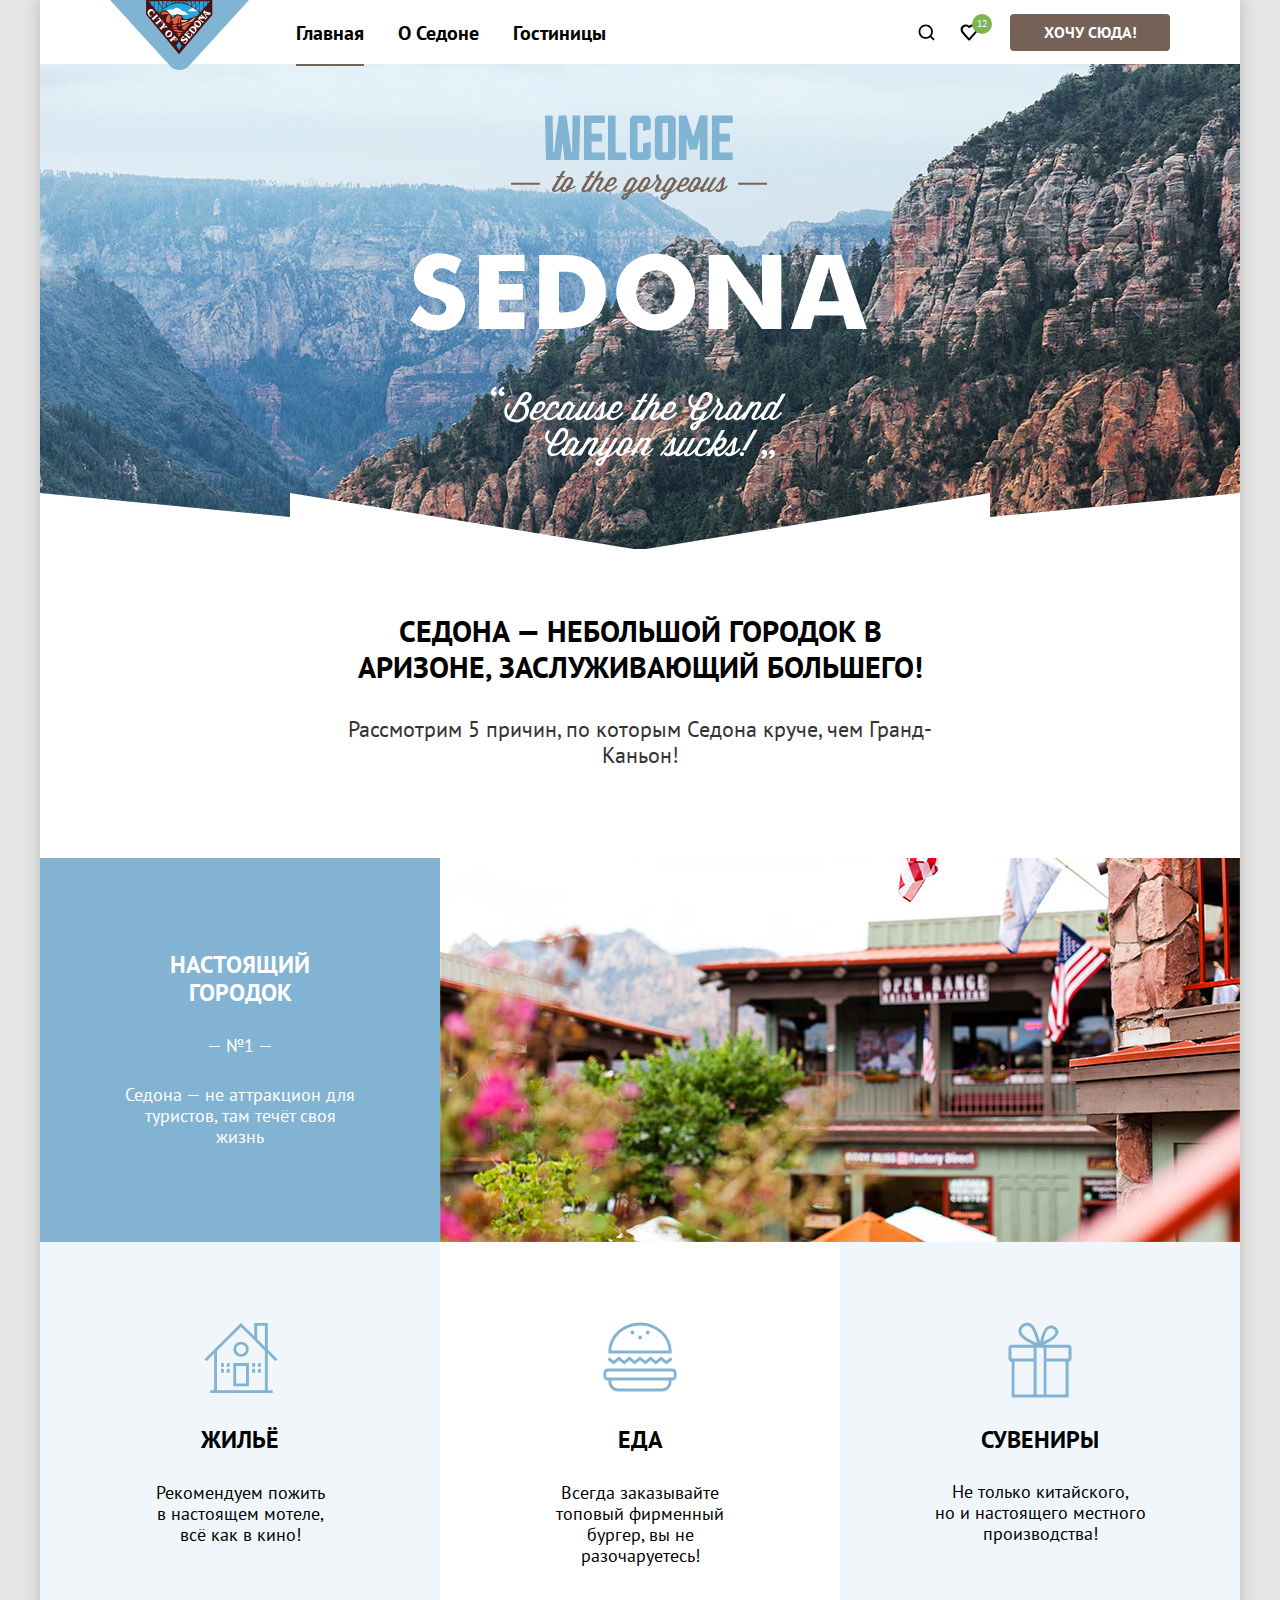
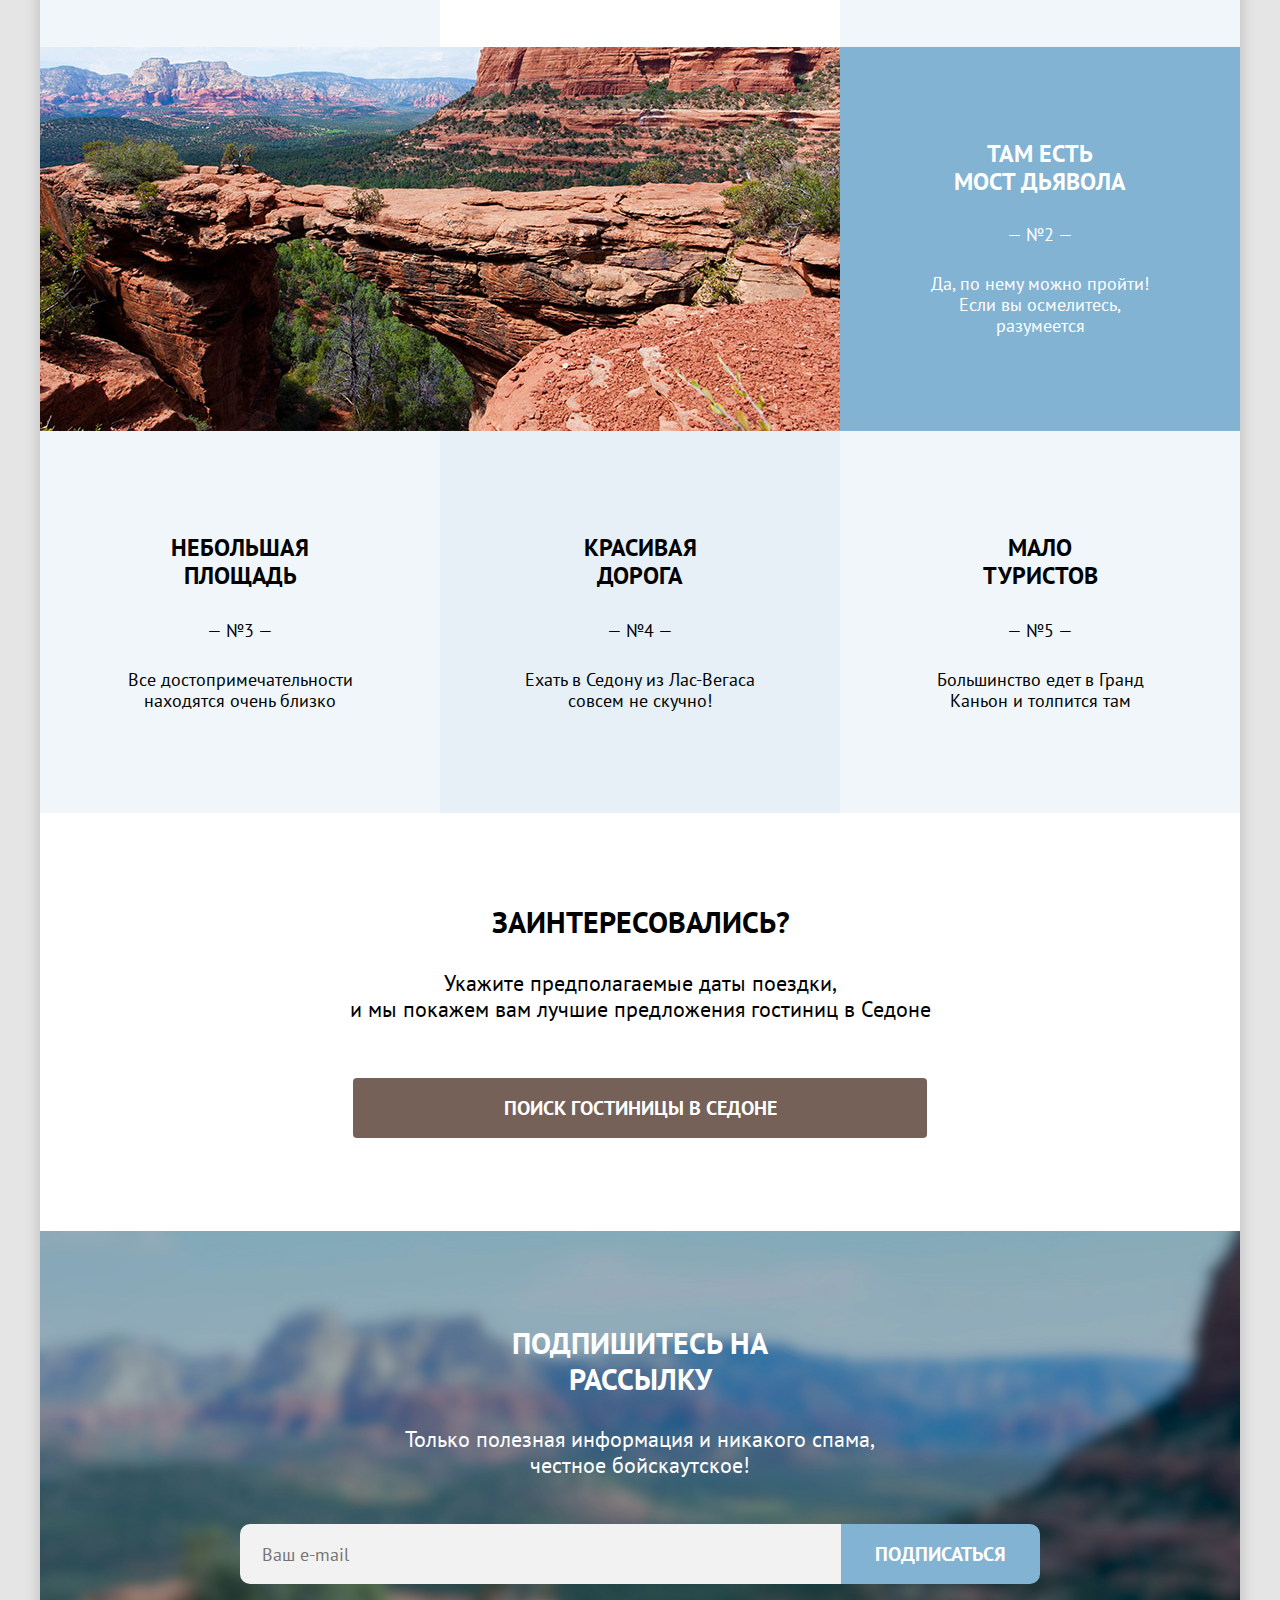
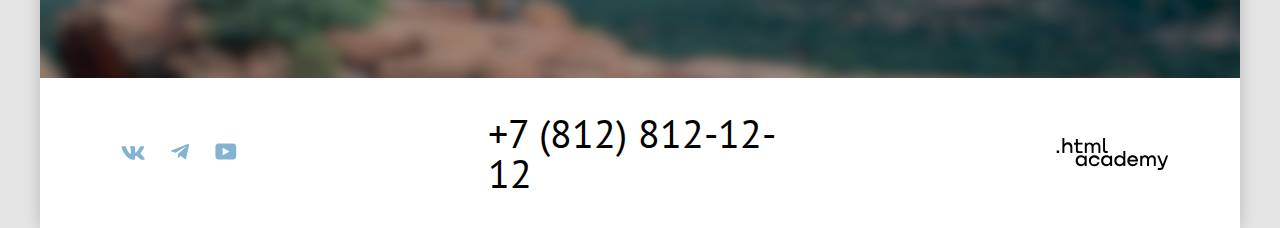
==== index.html @ b691b1fe "добавляет корректировку в разметку по замечаниям" ====
<!DOCTYPE html>
<html lang="ru">
  <head>
    <meta charset="utf-8">
    <title>Седона</title>
    <link rel="stylesheet" href="styles/styles.css">
    <link rel="icon" href="favicon.ico">
    <link rel="icon" type="image/png" href="images/favicon.png">
  </head>
  <body>
    <div class="page-container">
      <header class="page-header">
        <nav class="navigation">
	        <a class="navigation-logo href="#">
            <img class="logo" src="images/logo.svg" width="139px" height="70px" alt="Логотип Седона.">
      	  </a>
          <ul class="navigation-list">
            <li class="navigation-item">
              <a class="navigation-link home" href="index.html">Главная</a>
            </li>
           <li class="navigation-item">
              <a class="navigation-link" href="index.html">О Седоне</a>
            </li>
            <li class="navigation-item">
              <a class="navigation-link" href="catalog.html">Гостиницы</a>
           </li>
          </ul>
        <ul class="navigation-list navigation-user">
          <li class="navigation-item">
            <a class="navigation-icon" href="#">
              <img class="search" src="images/search.svg" width="18px" height="17px" alt="Поиск">
              <span class="visually-hidden">
                Поиск
              </span>
            </a>
          </li>
          <li class="navigation-item">
            <a class="navigation-icon favorite" href="#">
              <img class="favorite" src="images/favorite.svg" width="18px" height="17px" alt="Отзывы">
              <span class="visually-hidden">
                Отзывы
              </span>
            </a>
          </li>
          <li class="navigation-item">
            <a class="button button-all" href="#">Хочу сюда!</a>
          </li>
        </ul>
        </nav>
      </header>

      <main class="main-container main-index">          
        <h1 class="visually-hidden">Седона</h1>
        <section class="hero-welcome">
          <img class="hero-welcome-img" src="images/welcome.svg" width="458px" height="352px" alt="Приветствие"> 
        </section>

        <section class="advantages">                 
          <h2 class="advantages-title"> Седона — небольшой городок в Аризоне,
          заслуживающий большего!</h2>
          <p class="advantages-text">
    Рассмотрим 5 причин, по которым Седона круче, чем Гранд-Каньон!
          </p>
          <h2 class="visually-hidden">Преимущества</h2>
            <ol class="advantages-list">
              <li class="advantages-item">
                <div class="advantages-item-wrapper">
                  <div class="advantages-description-wrapper">
                   <h3 class="advantages-title-city"> Настоящий городок </h3>
                    <span>— №1 —</span>
                    <p class="advantages-description-city">
            Седона — не аттракцион для туристов, там течёт своя жизнь</p>
                  </div>
	              </div>
                <img src="images/city-Sedona.jpg" width="800px" height="384px" alt="Фото города Седона">
                <ul class="advantages-list-icon">
                  <li class="advantages-list-housing">
                    <img src="images/house.svg"  width="75px" height="72px" alt="иконка с домом">
                    <h3 class="advantages-title-housing">Жильё</h3>
                    <p class="advantages-description-housing">
                      Рекомендуем пожить <br> в настоящем мотеле, <br>всё как в кино!</p>
                  </li>
                  <li class="advantages-list-food">
                    <img src="images/food.svg" width="74px" height="70px" alt="иконка с гамбургером">
                    <h3 class="advantages-title-food">Еда</h3>
                    <p class="advantages-description-food">
                      Всегда заказывайте <br> топовый фирменный бургер, вы не разочаруетесь!</p>
                  </li>
                  <li class="advantages-list-souvenirs">
                    <img src="images/gift.svg" width="64px" height="76px" alt="иконка с подарочной упаковкой">
                    <h3 class="advantages-title-souvenirs">Сувениры</h3>
                    <p class="advantages-description-souvenirs">
                      Не только китайского, <br> но и настоящего местного производства!</p>
                  </li>
                </ul> 
              </li>
                               
              <li class="advantages-item">
                <img src="images/brige.jpg" width="800px" height="384px" alt="Фото моста дьявола в Седоне">
                <div class="advantages-item-wrapper">
                  <div class="advantages-description-wrapper">      
              		  <h3 class="advantages-title-city">Там есть <br> мост дьявола</h3>
                    <span>— №2 —</span>
                    <p class="advantages-description-city">Да, по нему можно пройти! Если вы осмелитесь, разумеется</p>
                  </div>
            	  </div>
              </li>

              <li class="advantages-item-number">
                <h3 class="advantages-title">Небольшая
            площадь</h3>
                <span>— №3 —</span>
                <p class="advantages-description">Все достопримечательности находятся очень близко</p>
              </li>
              <li class="advantages-item-number number-four">
                <h3 class="advantages-title">Красивая
            дорога</h3>
                <span>— №4 —</span>
                <p class="advantages-description">Ехать в Седону из Лас-Вегаса совсем не скучно!</p>
              </li>
              <li class="advantages-item-number">
                <h3 class="advantages-title">Мало
            туристов</h3>
                <span>— №5 —</span>
                <p class="advantages-description">Большинство едет в Гранд Каньон и толпится там</p>
              </li>                          
            </ol>   	    
        </section>

        <section class="hotel-search">
        	<h2 class="hotel-search-title">Заинтересовались?</h2>
      		<p class="hotel-search-text">
            Укажите предполагаемые даты поездки,<br>и мы покажем вам лучшие предложения гостиниц в Седоне
      		</p>
      	  <a class="button-all button-hotel-search" href="catalog.html">Поиск гостиницы в Седоне</a>
      	</section>
      
      <section class="subscription">
        <h2 class="subscription-title">Подпишитесь на рассылку</h2>
        <p class="subscription-text">Только полезная информация и никакого спама, честное бойскаутское!</p>
        <form class="subscription-form" action="#" method="post">
          <label class="visually-hidden"newsletter-email">Email</label>
          <input class="subscription-input" placeholder="Ваш e-mail" type="email" name="subscription-email" id="subscription-email" required>
          <button type="submit" class="button subscription-button">Подписаться</button>
        </form>
      </section>
      </main>

      <footer>
        <section class="footer-social">
          <h2 class="visually-hidden">Социальные сети</h2>
            <ul class="footer-social-list">
              <li class="footer-social-item">
                <a class="button" href="#">
                  <img class="search" src="images/vk.svg
                  " width="24px" height="14px" alt="Поиск">
                  <span class="visually-hidden">ВКонтакте</span>
                </a>
              </li>
              <li class="footer-social-item">
                <a class="button" href="#">
                  <img class="search" src="images/telegram.svg" width="18px" height="16px" alt="Поиск">
                  <span class="visually-hidden">Телеграмм</span>
                </a>
              </li>
              <li class="footer-social-item">
                <a class="button" href="#">
                  <img class="search" src="images/you-tube.svg" width="22px" height="17px" alt="Поиск">
                  <span class="visually-hidden">Ютюб</span>
                </a>
             </li>
            </ul>
          <a class="contacts-phone" href="tel:+78128121212">+7 (812) 812-12-12</a>
          

          <img class="logo-htmlacademy" src="images/html-academy.svg" width="115" height="33" alt=".html academy">

       </section>

      </footer>
      <div class="modal-container modal-container-close ">
        <section class="modal modal-auth"> 
          
            <h2 class="modal-title">Поиск гостиницы в Седоне</h2>
            <button class="modal-close-button">
              <span class="visually-hidden">Закрыть</span>
            </button>
          
          <form class="auth-form" action="#" method="post">
            <p class="field-group-date">
              <label class="form-label" for="arrival-date">Дата Заезда:</label>
              <input class="auth-form-field field" type="text" id="arrival-date" name="arrival-date" placeholder="27 апреля 2020">
            </p>
            <p class="field-text text-error">
              Мы не можем отправить вас в прошлое.
            </p>
            <p class="field-group-date date-departure">
              <label class="form-label" for="date-departure">Дата Выезда: </label>
              <input class="auth-form-field field" type="text" id="date-departure" name="date-departure" placeholder="1 сентября 2021">
            </p>
            <p class="field-text">
              На эти даты есть свободные номера. Пока есть.
            </p>
            <div class="field-group-people">
              <p class="field-group-number group-people people-adults">
                <label class="form-label label-adults" for="auth-adults">Взрослые:</label>  
                <span class="minus">
                  <button class="button-minus"></button>
                </span>
                <input class="auth-form-field field-adults" type="text" id="auth-adults" name="auth-adults" placeholder="2">
  
                <span class="plus">
                  <button class="button-plus"></button>
                </span>
              </p>
              <p class="field-group-number group-people  ">    
                <label class="form-label label-children" for="auth-children">Дети:</label>  
                  <span class="tooltip">
                    <button class="tooltip-toggle" type="button">                    
                    </button>
                    <span class="tooltip-text" role="tooltip" id="tooltip-label">Укажите количество детей, которые будут с вами, возраст которых от 6 до 18 лет. Дети до 6 лет размещаются бесплатно.</span>
                  </span>                
                    <button class="button-minus"></button>                 
                    <input class="auth-form-field field-children" type="text" id="auth-children" name="auth-children" placeholder="1">
                  <button class="button-plus"></button>
              </p>  
            </div>           
          </form>  
          <button class="button auth-form-button" type="submit">Найти</button>
        </section>
      </div>
    </div> 
  </body>
</html>
---- styles/styles.css ----
@font-face {
  font-family: "PT Sans";
  font-style: normal;
  font-weight: 400;
  src: url("../fonts/ptsans-400.woff2") format("woff2");
  font-display: swap;
}

@font-face {
  font-family: "PT Sans";
  font-style: normal;
  font-weight: 700;
  src: url("../fonts/ptsans-700.woff2") format("woff2");
  font-display: swap;
}

.visually-hidden {
  position: absolute;
  width: 1px;
  height: 1px;
  margin: -1px;
  padding: 0;
  border: 0;
  clip: rect(0 0 0 0);
  overflow: hidden;
}

html {
  height: 100%;
}

body {
  margin: 0;	
  min-height: 100%;
  font-family: "PT Sans", sans-serif;
  font-size:18px;
  line-height: 21px;
  color: #000000;
  background: #E5E5E5;
}

h2, h3, h4 {
  font-size: 30px;
  line-height: 36px;
  text-transform: uppercase;
  padding: 0;
  margin: 0;
}

h3 {
  font-size: 24px;
  line-height: 28px;
}

ol, li, ul {
  padding: 0;
  list-style-type: none;
}

p {
  margin:0;
}

a {
  text-decoration: none;
}

.button-all {
  padding: 8px 15px 8px 15px;
  background: #756157;
  border-radius: 4px;
  color: #FFFFFF;
  font-size: 16px;
  font-weight: 700;
  text-transform: uppercase;
  display: block;
  width: 130px;
  transition: all 0.5s ease;
  text-align: center;
  text-decoration: none;
  cursor: pointer;
}

.button-all:hover {
  background: #615048;
}

.button-all:focus {
  background: #615048;	
}

.button-all:disabled {
  color: rgba(255, 255, 255, 0.3);
  background: #756157;
}

.button-all:disabled:hover {
  color: #FFFFFF;
  background: #E5E5E5;
  outline: none;
  cursor: default;
}

.page-container {
  width: 1200px;
  margin: 0 auto;
  background: #E5E5E5;
  box-shadow: 0px 0px 15px rgba(0, 0, 0, 0.2);
}

.navigation {
  display: flex;
  background: #FFFFFF;
  padding: 0 70px;
}

.navigation-logo {
  display: block;
  width: 139px;
}

.logo {
  position: absolute;
  z-index: 1;
}

.navigation-link {
  display: block;
  font-family: "PT Sans";
  font-size:20px;
  line-height: 26px;
  font-weight: 700;
  color: #000000;
  text-decoration: none;
  padding: 20px 17px 18px 17px;
}

.navigation-list {
  display: flex;
  flex-wrap: wrap;
  align-items: center;
  margin: 0;
  width: 500px;
  margin-left: 30px;
  list-style-type: none;
}

.home {
  position: relative;
}

.home::after {
  position: absolute;
  right: 17px;
  bottom: -2px;
  left: 17px;
  height: 2px;
  background-color: #756257;
  content: "";
}

.catalog {
  position: relative;
}

.catalog::after {
  position: absolute;
  right: 17px;
  bottom: 0;
  left: 17px;
  height: 2px;
  background-color: #756257;
  content: "";
}

.navigation-user {
  display: flex;
  max-width: 264px;
  margin-left: auto;
}

.navigation-user .navigation-link {
  min-width: 18px;
  min-height: 18px;
}

.navigation-icon {
  display: block;
  text-decoration: none;
  padding: 22px 12px;	
}

a.navigation-icon {
  height: 17px;
}

.favorite{
  position: relative;
}

.favorite::after {
  position: absolute;
  left: 24px;
  top: 12px;
  min-width: 20px;
  height: 20px;
  background-color: #7DB54F;
  border-radius: 10px;
  color: #fff;
  content: "12";
  font-size: 10px;
  display: flex;
  justify-content: center;
  align-items: center;
}

a.navigation-icon.favorite {
  margin-right: 20px;
}

.main-container {
  background-color: #ffffff;	
}

.main-index { 
  color: #000000;
  background-color: #ffffff;
  background-image: url("../images/background.jpg");
  background-repeat: no-repeat;
  background-size: 100% auto;
  padding-top: 51px;
}  

.inner-container {	
  background-image: url("../images/catalog-background.jpg");
  background-repeat: no-repeat;
  background-size: 100% auto;
  color: #fff;
  padding: 35px 70px 64px 70px;
}  

.inner-title {
  margin: 0;
  font-size: 60px;
  line-height: 78px;
}

.breadcrumbs {
  display: flex;
  list-style-type: none;
  margin: 10px 2px 38px;
  padding: 0;
}

.breadcrumbs-link  {
  font-size: 16px;
  line-height: 21px;
  text-decoration: none;
  color: #fff;
  list-style-type: none;
}

.arrow-right {
  margin: 2px 8px;
}

.filter-products {
  display: flex;
  justify-content: space-between;
  width: 1060px;
}

.catalog-filter {
  list-style-type: none;
  display: flex;
}

.catalog-filter-title {
  font-size: 20px;
  line-height: 26px;
  font-weight: 700;
  color: #FFFFFF;
  text-transform: capitalize;
  margin-bottom: 30px;
}

.catalog-filter-group {
  width: 290px;
  margin: 0;
  padding: 0;
  border: none;
}

.filter-infrastructure {
  width: 150px;
  margin-right: 65px;
} 

.filter-housing {
  width: 160px;
  margin-right: 160px;
}

.catalog-filter-list {
  list-style-type: none;
}

.control {
  position: relative;
  display: block;
}

.control-mark {
  position: absolute;
  left: 0;
  width: 20px;
  height: 20px;
  background: #FFFFFF;
  border-radius: 4px;
}

span.control-label {
  padding-left: 15px;
}

.control:hover .control-mark {
  background: rgba(255, 255, 255, 0.6);
}

.control:focus .control-mark {
  background: rgba(255, 255, 255, 0.6);
}

.control-input:disabled + .control-mark {
  background: rgba(255, 255, 255, 0.3);
}

.control-input[type="checkbox"]:checked + .control-mark::before,
.control-input[type="checkbox"]:checked + .control-mark::after {
  position: absolute;
  top: 5px;
  left: 5px;
  width: 12px;
  height: 10px;
  content: "";
  background-image: url(../images/tick.svg);
  background-repeat: no-repeat;
  background-position: center;
}

.control-input[type="radio"] + .control-mark {
  border-radius: 50%;
}

.control-input[type="radio"]:checked + .control-mark::before {
  position: absolute;
  top: 5px;
  left: 5px;
  width: 10px;
  height: 10px;
  background-color: #3F5E72;
  border-radius: 50%;
  content: "";
}

.catalog-filter-list {
  margin: 0;
  padding: 0;
  list-style-type: none;
}

.catalog-filter-item:not(:last-child) {
  margin-bottom: 15px;
}

.range-wrapper-inputs {
  display: flex;
  margin-bottom: 28px;
  margin-left: 3px;
  margin-top: 5px;
}

.range-input-span {
  margin: auto 0;
  margin-left: 106px;
  position: absolute;
  top: 321px;
  opacity: 0.3;
}

.catalog-filter-label {
  display: flex;
  border: solid #E5E5E5;
  width: 141px;
  height: 44px;
}

.box-right{
  border-radius: 4px 0px 0px 4px;
  border-width: 2px 1px 2px 2px;
}

.box-left{
  border-radius: 0px 4px 4px 0px;
  border-width: 2px 2px 2px 1px;
}

input.range-input.box-right {
  font: inherit;
  text-align: left;
  padding-left: 15px;
  background-color: transparent;
  border: none;
  appearance: textfield;
  position: relative;
  font-family: 'PT Sans';
  font-style: normal;
  font-weight: 400;
  font-size: 18px;
  line-height: 21px;
  color: #fff;
  appearance: textfield;
  cursor: pointer;
} 

input.range-input.box-left {
  font: inherit;
  text-align: left;
  padding-left: 15px;
  background-color: transparent;
  border: none;
  appearance: textfield;
  position: relative;
  font-family: 'PT Sans';
  font-style: normal;
  font-weight: 400;
  font-size: 18px;
  line-height: 21px;
  color: #fff;
  appearance: textfield;
  cursor: pointer;
}

input.range-input.box-left:hover { 
  border: 2px solid rgba(255, 255, 255, 0.6);
} 

input.range-input.box-right:hover {
  border: 2px solid rgba(255, 255, 255, 0.6);
} 

input.range-input.box-right:focus {
  opacity: 1;
  border: 2px solid #FFFFFF;
  box-shadow: 0px 0px 0px 3px #81B3D2;
  border-radius: 4px 0px 0px 4px;
}

input.range-input.box-left:focus {
  opacity: 1;
  border: 2px solid #FFFFFF;
  box-shadow: 0px 0px 0px 3px #81B3D2;
  border-radius: 0px 4px 4px 0px;
}

input.range-input.box-right:active {
  background: #756257;
}

input.range-input.box-left:active {
  background: #756257;
}

input.range-input {
  width: 120px;
  padding-left: 16px;
}

.range {
  margin-left: 2px;
}

.range-input::-webkit-outer-spin-button,
.range-input::-webkit-inner-spin-button {
  appearance: none;
  margin: 0;
}

.range-scale {
  position: relative;
  height: 4px;
  margin-bottom: 16px;
  background-color: rgba(255, 255, 255, 0.2);
  border-radius: 2px;
}

.range-bar {
  position: absolute;
  height: 4px;
  background-color: #fff;
}

.range-toggle {
  position: absolute;
  width: 20px;
  height: 20px;
  background: #ffffff;
  border: 2px solid #fff;
  border-radius: 5px;
  cursor: pointer;
}

.range-toggle:hover {
  box-shadow: 0px 4px 10px rgba(0, 0, 0, 0.25);
}

.range-toggle:focus {
  outline: 3px solid #83B3D3;
  box-shadow: 0px 4px 10px rgba(0, 0, 0, 0.25);
}

.range-toggle:active{
  outline: 2px solid #83B3D3;
  box-shadow: 0px 7px 15px rgba(0, 0, 0, 0.4);
}

.toggle-min {
  top: -8px;
}

.toggle-max {
  top: -8px;
  right: -10px;
}

.catalog-button {
  display: flex;
  flex-direction: column;
  margin-left: 70px;
  justify-content: end;
}

.button-add{
  display: block;
  width: 160px;
  height: 48px;
  text-transform: uppercase;
  font-family: 'PT Sans';
  font-style: normal;
  font-weight: 700;
  font-size: 16px;
  line-height: 20px;
  color: #FFFFFF;
  background-color: #82B3D3;
  border-radius: 4px;
  border: none;
  padding: 14px 15px;
  cursor: pointer;
}

.button-add:hover,
.button-add:focus {
  background: #68A2CA;
}

.button-add:disabled {
  color: rgba(255, 255, 255, 0.3);
  background: #82B3D3;
}

.button-add:disabled:hover {
  color: #FFFFFF;
  background: #E5E5E5;
  outline: none;
  cursor: default;
}

.button-del {
  display: block;
  font-family: 'PT Sans';
  font-style: normal;
  font-size: 16px;
  line-height: 20px;
  text-align: center;
  color: #FFFFFF;
  border: none;
  background: transparent;
  cursor: pointer;
  padding: 20px 0px 8px;
}

.price {
  background-color: #ffffff;
  display: flex;
  flex-wrap: wrap;
  justify-content: space-between;
  list-style-type: none;
  padding: 54px 71px 0 72px;
}

.product-list {
  display: grid;
  grid-template-columns: repeat(3, 340px);
  gap: 0 18px; 
  margin: 0;
  margin-bottom: 65px;
}

.product-card {
  display: grid;
  grid-template-columns: 140px 140px;	
  column-gap: 20px;
  grid-template-rows: 211px 28px 21px 37px 37px;
  row-gap: 16px;
  padding: 20px;
  width: 300px;
}

.product-card-link {
  grid-column: 1/-1;
}

.product-card-link-title {
  grid-column: 1/-1;
  text-decoration: none;
}

.product-card-title {
  font-size: 24px;
  line-height: 28px;
  margin: 0;
  color: #000000;
  font-weight: 700;
  text-transform: none;
}

.card-name {
  width: 140px;
  height: 21px;
  color: #333333;
}

.card-price{
  font-weight: 400;
  font-size: 18px;
  line-height: 21px;
  color: #333333;
}

.card-button {
  font-size: 16px;
  line-height: 20px;
  color: #FFFFFF;
  font-weight: 700;
  text-transform: uppercase;
  text-decoration: none;
}

.card-button-more {
  display: block;
  background: #756157;
  padding: 9px 15px 8px 15px;
  border-radius: 4px;
  text-align: center;
}

.card-button-more:hover,
.card-button-more:focus {
  background: #615048;	
}

.card-button-more:disabled {
  color: rgba(255, 255, 255, 0.3);
  background: #756157;
}

.card-button-more:disabled:hover {
  color: #FFFFFF;
  background: #E5E5E5;
  outline: none;
  cursor: default;
}

.card-button-favorites {
  display: block;
  background-color: #82B3D3;
  border-radius: 4px;
  padding: 9px 15px 8px 15px;
  text-align: center;
}

.card-button-favorites:hover,
.card-button-favorites:focus {
  background: #68A2CA;
}

.card-button-favorites:disabled {
  color: rgba(255, 255, 255, 0.3);
  background: #82B3D3;
}

.card-button-favorites:disabled:hover {
  color: #FFFFFF;
  background: #E5E5E5;
  outline: none;
  cursor: default;
}

.favorite-current {
  background: #7DB54F;
}

.favorite-current:hover,
.favorite-current:focus {
  background: #6C9E42;
}

.favorite-current:disabled {
  color: rgba(255, 255, 255, 0.3);
  background: #7DB54F;
}

.favorite-current:disabled:hover {
  color: #FFFFFF;
  background: #E5E5E5;
  outline: none;
  cursor: default;
}

.card-stars {
  display: block;
  align-items: center;
}

.card-stars.four {
  background: url("../images/stars.svg");
  align-self: center;
  width: 89px;
  height: 17px;
  background-repeat: space;
}

.card-stars.three {
  background: url("../images/stars.svg");
  align-self: center;
  width: 70px;
  height: 17px;
  background-repeat: space;
}

.card-stars.two {
  background: url("../images/stars.svg");
  align-self: center;
  width: 44px;
  height: 17px;
  background-repeat: space;
}

.card-button-rating {
  display: block;
  background-color: #F2F2F2;
  padding: 9px 22px 8px 26px;
  border-radius: 4px;
  font-size: 16px;
  line-height: 20px;
  text-transform: uppercase;
  color: #333333;
}

.hero-welcome {
  position: relative;
  display: block;
  margin: 0 auto;
  padding: 0 370px;
  margin-bottom: 79px;
}

.hero-welcome::after {		
  position: absolute;
  content: ' ';
  bottom: -79px;
  left: 0;
  height: 57px;
  width: 1200px;
  background-image: url("../images/divider.svg");
  background-repeat: no-repeat;
}

.sorting {
  display: flex;
  align-items: center;
  margin-bottom: 57px;
}

h2.sorting-title {
  margin-right: 191px;
}

.sorting-button {
  display: flex;
  width: 160px;
  align-items: center;
  margin-left: 78px;
}

.select-control {
  display: flex;
  justify-content: space-between;
  align-items: center;
  padding: 11px 20px 13px 20px;
  border: 2px solid #E5E5E5;
  border-radius: 4px;
  background-color: #fff;
  width:290px;
  font-family: 'PT Sans';
  font-style: normal;
  font-weight: 400;
  font-size: 18px;
  line-height: 21px;
  appearance: none;
  background-image: url("../images/arrow-down.svg"); 
  background-repeat: no-repeat;
  background-position: center right 18px;
  background-size: 12px 17px;
}

.sorting-img {
display: block;
width: 16px;
}

.button-light {
  width: 48px;
  align-items: center;
  padding: 14px 14px;
  border: 2px solid #E5E5E5;
  border-radius: 4px;
  background-color: #fff;
  margin-left: 8px;
}

.button-light:first-child {
  border: 2px solid #000000;
  margin-left: 0;
}

.advantages {
   text-align: center;
   color: #000;
   background-color: #fff;
   padding-top: 63px;
} 

.advantages-item {
  display: flex;
  flex-wrap: wrap;
  list-style-type: none;
  background-color: #82B3D3;
}

.advantages-list {
  color: #333333;
  margin: 0;
  padding: 0;
  display: flex;
  flex-wrap: wrap;
}

.advantages-list-icon {
  color: #000;
  display: flex;
}

.advantages-list-icon li {
  max-width: 400px;
  padding: 80px 85px 81px 85px;
  width: 100%;
  background-color:rgb(240, 246, 250);
}	

.advantages-list-icon li:nth-child(even) { 
  background-color: #ffffff;
}

.advantages-description-wrapper {
  display: inline-block;
  background: #82B3D3;
  padding: 93px 85px;
  width: 230px;
  color: #ffffff;   
}

.advantages-description-wrapper h3 {
  margin-bottom: 28px;
}

h2.advantages-title {
  width: 620px;
  font-weight: 700;
  font-size: 30px;
  line-height: 36px;
  text-transform: uppercase;
  text-align: center;
  margin: 0 auto;
}

.advantages-text {
  width: 655px;
  font-weight: 400;
  font-size: 22px;
  line-height: 26px;
  color: #333333;
  margin: 31px auto 90px;
}

.advantages-list-icon h3{
  margin-top:30px;
}

h3.advantages-title {
  margin: 0 auto 30px;
  padding: 0 25px;
}

.advantages-list p {
  margin-top:28px;
  font-weight: 400;
  font-size: 18px;
  line-height: 21px;
}

h3.advantages-title-housing {
  margin-top: 28px;
}

h3.advantages-title-souvenirs {
  margin-top: 24px;
}

p.advantages-description-souvenirs {
  margin-top: 27px;
}

.advantages-item-number {
  color: #000;
  width: 230px;
  padding: 103px 85px 102px;
  background-color: rgba(131, 179, 211, 0.12);
}

li.advantages-item-number:nth-child(even) { 
  background-color: rgba(131, 179, 211, 0.2);
}

.wrapper-text {
  padding: 63px 0 90px;
}

.hotel-search {
  text-align: center;
  color: #000;
  background-color: #fff;
  padding-top: 91px;
  padding-bottom: 93px;
}

.hotel-search-title {
  width: 297px;	
  margin: 0 auto;
}

.hotel-search-text {
  width: 592px;	
  margin: 30px auto 56px;
  font-size: 22px;
  line-height: 26px;
  text-align: center;
}

.button-hotel-search {
  width: 544px;
  padding: 12px 15px;
  margin: 0 auto;
  font-family: 'PT Sans';
  font-style: normal;
  font-weight: 700;
  font-size: 20px;
  line-height: 36px;
}

.subscription {
  text-align: center;
  color: #fff;
  background-image: url("../images/subscription-background.jpg");
  background-repeat: no-repeat;
  background-size: cover;
  padding: 94px 0; 
}

.subscription-title {
  width: 404px;
  margin: 0 auto;
  font-size: 30px;
  line-height: 36px;
  text-transform: uppercase;
}

.subscription-form {
  width: 800px;
  display: flex;
  margin: 0 auto;
}

.subscription-input {
  background: #F2F2F2;
  border-radius: 10px 0px 0px 10px;
  font-family: 'PT Sans';
  font-style: normal;
  font-weight: 400;
  font-size: 18px;
  line-height: 21px;
  width: 580px;
  padding-left: 22px;
  border: none;
}

.subscription-button {
  background: #82B3D3;
  border-radius: 0px 10px 10px 0px;
  font-family: 'PT Sans';
  font-style: normal;
  font-weight: 700;
  font-size: 20px;
  line-height: 36px;
  color: #ffffff;
  text-transform: uppercase;
  padding: 12px 15px 12px 15px;
  border: none;
  cursor: pointer;
  width: 200px;
}

.subscription-button:hover {
  background: #68A2CA;
}

.subscription-button:focus {
  background: #68A2CA;	
}

.subscription-button:disabled {
  color: rgba(255, 255, 255, 0.3);
  background: #82B3D3;
}

.subscription-button:disabled:hover {
  color: #FFFFFF;
  background: #E5E5E5;
  outline: none;
  cursor: default;
}

.subscription-catalog {
  color: #000;
  background: #fff;
}

.subscription-catalog p {
  color: #333333;
}

.subscription-text {
  width: 475px;
  margin: 29px auto 46px;
  font-size: 22px;
  line-height: 26px;
  text-align: center;
}

.pagination-container {
  display: flex;
  justify-content: space-between;
  padding: 30px 0 25px; 
  border-top: 1px solid #E6E6E6;
  width: 1055px;
  margin: 0 auto;
}

.pagination {
  display: flex;
  margin: 0;
  padding: 0;
}

.pagination-item {
  display: flex;
  min-width: 60px;
  height: 60px;
  align-items: center;
  justify-content: center;
  background-color:#82B3D3;
  border-radius: 4px;
} 
a.pagination-link.pagination-current {
  color: black;
}
.pagination-item:first-child {
  background-color:#F2F2F2; 
}
.pagination-item:not(:last-child) {
  margin-right: 8px;
}

.pagination-show {
  display: flex;
  align-items: center;
}

.pagination-show select {	
  display: block;
  border: 1px solid #E6E6E6;
  border-radius: 4px;
  background-color:#fff;
  width: 160px;
  height: 50px;
  padding-right: 98px;
  background-image: url("../images/arrow-down.svg");
  background-repeat: no-repeat;
  background-size: 12px 7px;
  background-position: center right 18px;
  font-size: 18px;
  line-height: 21px;
  color: #333333;
  appearance: none;
  padding: 15px 15px 15px 19px;
}

p.pagination-text {
  margin-right: 51px;
  font-size: 18px;
  line-height: 21px;
  color: #333333;
}

.pagination-link {
  text-decoration: none;
  font-size: 20px;
  font-weight: 700;
  color: #ffffff;
}

.footer-social {
  display: flex;
  width: 1200px;
  justify-content: space-between;
  box-sizing: border-box;
  padding: 35px 55px 35px 55px;
  margin: 0 auto;
  background: #FFFFFF;
  align-items: center;
}

.footer-social-list {
  display: flex;
}

.footer-social-item {
  list-style-type: none;
  margin-left: 26px;
}

.contacts-phone {
  font-family: 'PT Sans';
  font-style: normal;
  font-weight: 400;
  font-size: 40px;
  line-height: 40px;
  text-decoration: none;
  margin-left: 15px;
  width: 331px;
  color: #000000;
}

.contacts-phone:focus,
.contacts-phone:hover {
    color: #756157;
}

.contacts-phone:active {
  color: rgba(117, 97, 87, 0.3);
}

.logo-htmlacademy {
  display: block;
  width: 115px;
  margin-right: 15px;
  padding: 9px 0px 8px 0px;
}

/*
.logo-htmlacademy path {
  fill: #000000;
}

.logo-htmlacademy:focus path, 
.logo-htmlacademy:hover path {
  fill: #756157;
}

.logo-htmlacademy:active path {
  fill: rgba(117, 97, 87, 0.3);
}
*/

.modal-container {
  position: fixed;
  top: 0;
  left: 0;
  display: flex;
  width: 100%;
  height: 100%;
  background-color: rgba(242, 242, 242, 0.8);
  z-index: 1;
}

.modal {
  position: relative;
  margin: auto;
  background-color: #FFFFFF;
  box-shadow: 0px 25px 50px rgba(0, 0, 0, 0.15);
  border-radius: 30px;
  padding: 62px 70px 70px 68px;
}

.modal-auth {
  width: 575px;
}

.modal-close-button {
  position: absolute;
  padding: 0;
  top: 54px;
  right: 70px;
  height: 53px;
  width: 53px;
  border-radius: 50%;
  background-color: #F2F2F2;
  border: none;
  background-image: url("../images/cross.svg");
  background-repeat: no-repeat;
  background-position: center;
  cursor: pointer;
} 

.modal-title {
  font-family: 'PT Sans';
  font-style: normal;
  font-weight: 700;
  font-size: 30px;
  line-height: 36px;
  text-transform: uppercase;
  color: #000000;
  margin-bottom: 58px;
}

.auth-form-user-options {
  display: flex;
  justify-content: space-between;
  font-weight: 400;
}

.auth-form-user-options .control-label {
  font-weight: 400;
}

.auth-form {
  display: flex;
  flex-wrap: wrap;
  margin-bottom: 10px;
}

.field-group-people{
  display: flex;
  width: 575px;
  height: 50px;
}

.form-label {
  font-family: 'PT Sans';
  font-style: normal;
  font-weight: 700;
  font-size: 20px;
  line-height: 26px;
  color: #000000;
}

.auth-form-recovery {
  line-height: 22px;
  color: #000000;
}

.field-group { 
  position: relative;
  margin-bottom: 35px;
}

.field-group-date {
  display: flex;
  justify-content: space-between;
  width: 575px;
  margin: 0;
  align-items: center;
  margin-top: 4px;
}

.auth-form-field { 
  background-color: #F2F2F2;
  padding: 0 40px 0 19px;
  border-radius: 4px;
  border: none;
  width: 361px;
  height: 50px;
  background-image: url("../images/date.svg");
  background-repeat: no-repeat;
  background-position: center right 20px;
  font-family: 'PT Sans';
  font-style: normal;
  font-weight: 400;
  font-size: 18px;
  line-height: 21px;
  color: #000000;
}

.date-departure {
  margin-top: 10px;
}

.field-text {
  margin-left: 156px;
  margin-top: 8px;
  color: #333333;
  font-family: 'PT Sans';
  font-style: normal;
  font-weight: 400;
  font-size: 16px;
  line-height: 21px;
}

.text-error {
  color: #FF5757;
}

.auth-group-number {
  display: flex;
  justify-content: space-between;
}

.auth-form-button {
  width: 575px;
  padding: 12px 26px;
  margin-top: 43px;
  background: #83B3D3;
  border-radius: 10px;
  border: none;
  font-family: "PT Sans", sans-serif;
  font-weight: 700;
  font-size: 20px;
  line-height: 36px;
  text-align: center;
  text-transform: uppercase;
  color: #FFFFFF;
}

.auth-form-register {
  width: 360px;
  color: #000000;
  background-color: #ffffff;
}

.group-people {
  position: relative;
  margin-top: 12px;
}

.label-adults {
  margin-right: 59px;
}
.people-adults{
  margin-right: 55px;
}

.button-minus {
  position: absolute;
  content: '';
  background: #F2F2F2;
  right: 85px;
  top: 2px;
  width: 50px;
  padding: 22px 15px 23px 12px;
  background-image: url("../images/minus.svg");
  background-repeat: no-repeat;
  background-position: center right 19px;
  border: none;
}

.field-children {
  background: #F2F2F2;
  width: 136px;
  padding: 0;
  text-align: center;
  border: none;
  margin-left: 42px;
}

.field-adults {
  background: #F2F2F2;
  width: 134px;
  padding: 0;
  text-align: center;
  border: none;
}

.button-plus {
  position: absolute;
  right: 2px;
  top: 1px;
  content: ''; 
  background: #F2F2F2;
  width: 50px;
  padding: 22px 15px 23px 12px;
  background-image: url("../images/plus.svg");
  background-repeat: no-repeat;
  background-size: 15px 15px;
  background-position: center right 17px;
  border: none;
  opacity: 0.3;
}

.tooltip {
  position: absolute;
  margin-top: 13px;
  width: 16px;
}

.tooltip-toggle {
  border: none;
  background-color: #83B3D3;
  padding: 0;
  margin: 0;
  display: block;
  width: 25px;
  height: 25px;
  border-radius: 50%;
}

.tooltip-toggle::before {
  content: "";
  position: absolute;
  right: 3px;
  top: 8px;
  width: 2px;
  height: 10px;
  background-image: url("../images/i.svg");
  z-index: 1;
}

.tooltip-icon {
  width: 100%;
  height: 100%;
  color: #83B3D3;
  display: block;
}

.tooltip-toggle:hover .tooltip-icon {
  color:  #68A2CA;
}

.tooltip-text {
  position: absolute;
  background-color: #333333;
  color: #FFFFFF;
  font-size: 16px;
  line-height: 21px;
  font-weight: 400;
  text-transform: none;
  padding: 15px 18px 23px 22px;
  border-radius: 10px;
  display: block;
  width: 216px;
  left: 14px;
  transform: translateX(-50%);
  top: 40px;
  display: none;
}

.tooltip-toggle:hover + .tooltip-text,
.tooltip-toggle:focus + .tooltip-text {
  display: block;
}

.tooltip-text::after {
  content: '';
  background-image: url("../images/triangl.svg");
  width: 14px;
  height: 6px;
  position: absolute;
  bottom: 100%;
  left: 0;
  right: 0;
  margin-left: auto;
  margin-right: auto;
}

.modal-container-close {
  display: none;
}
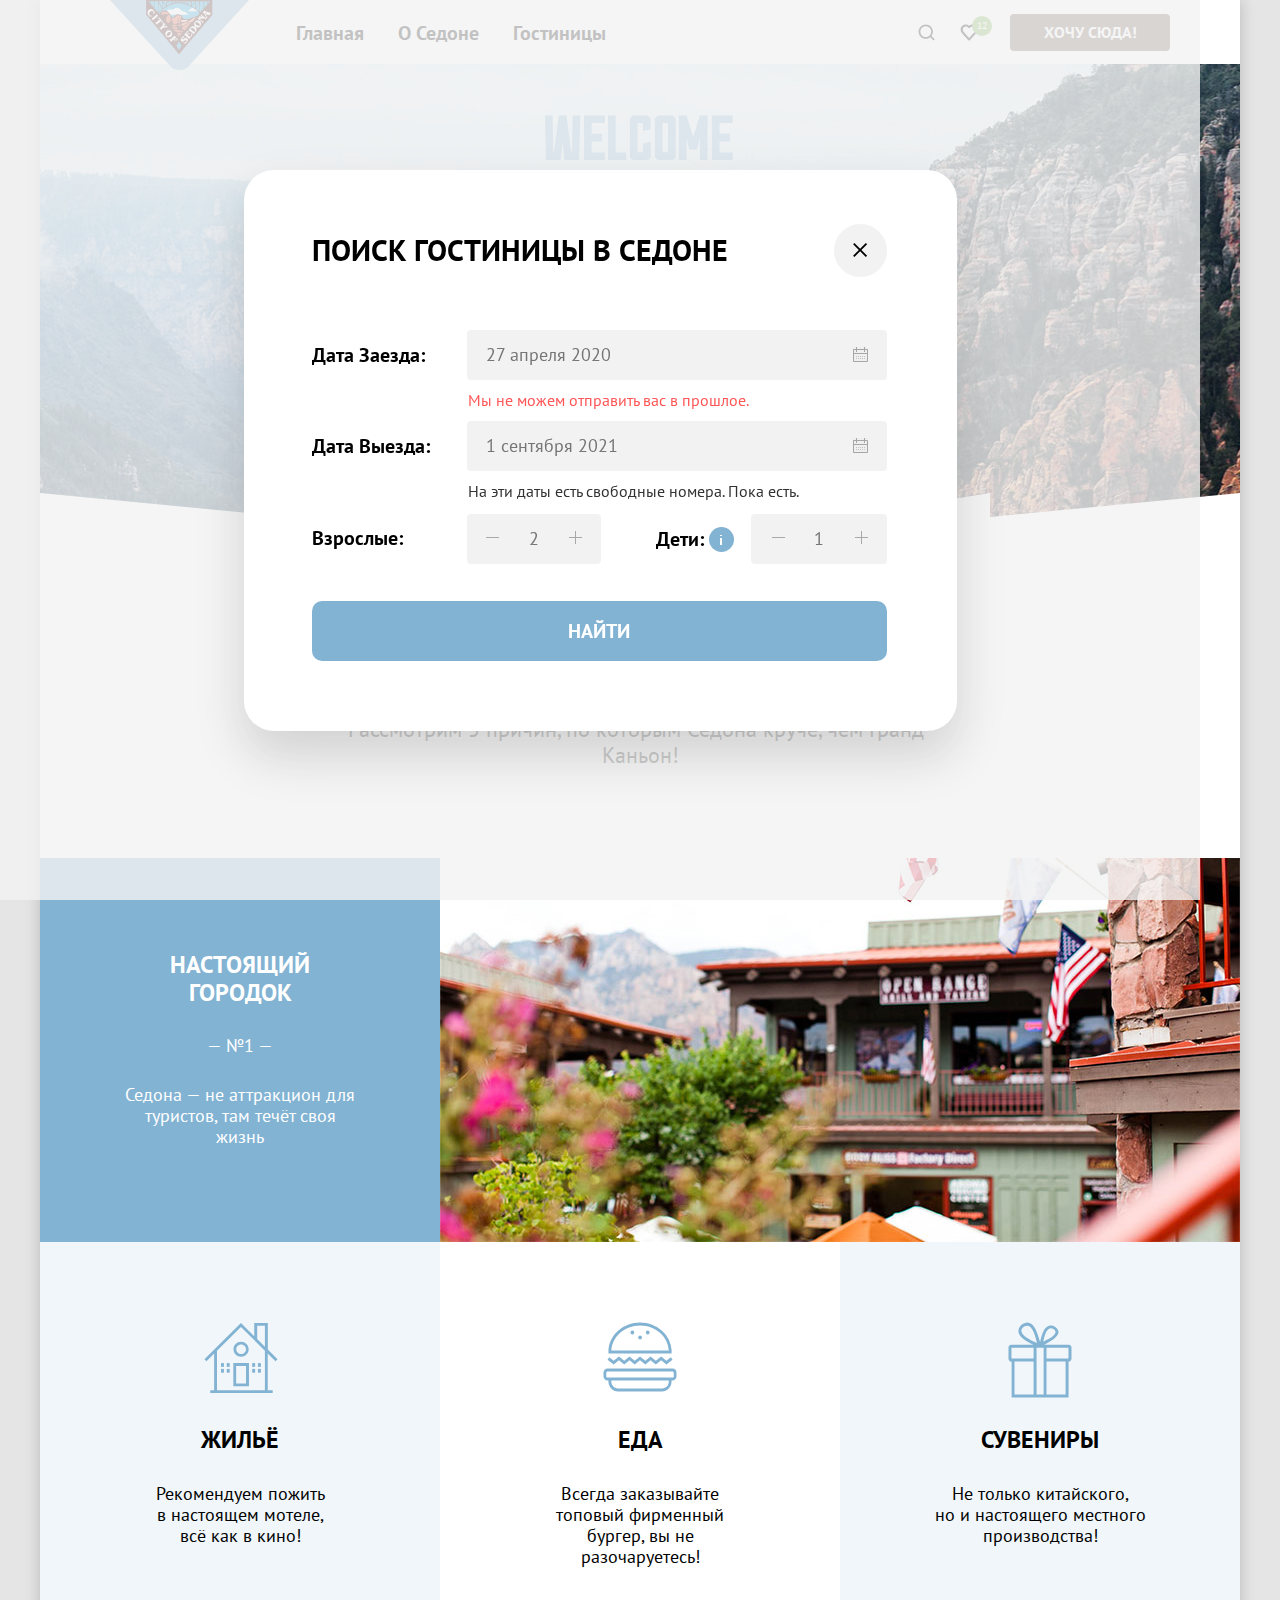
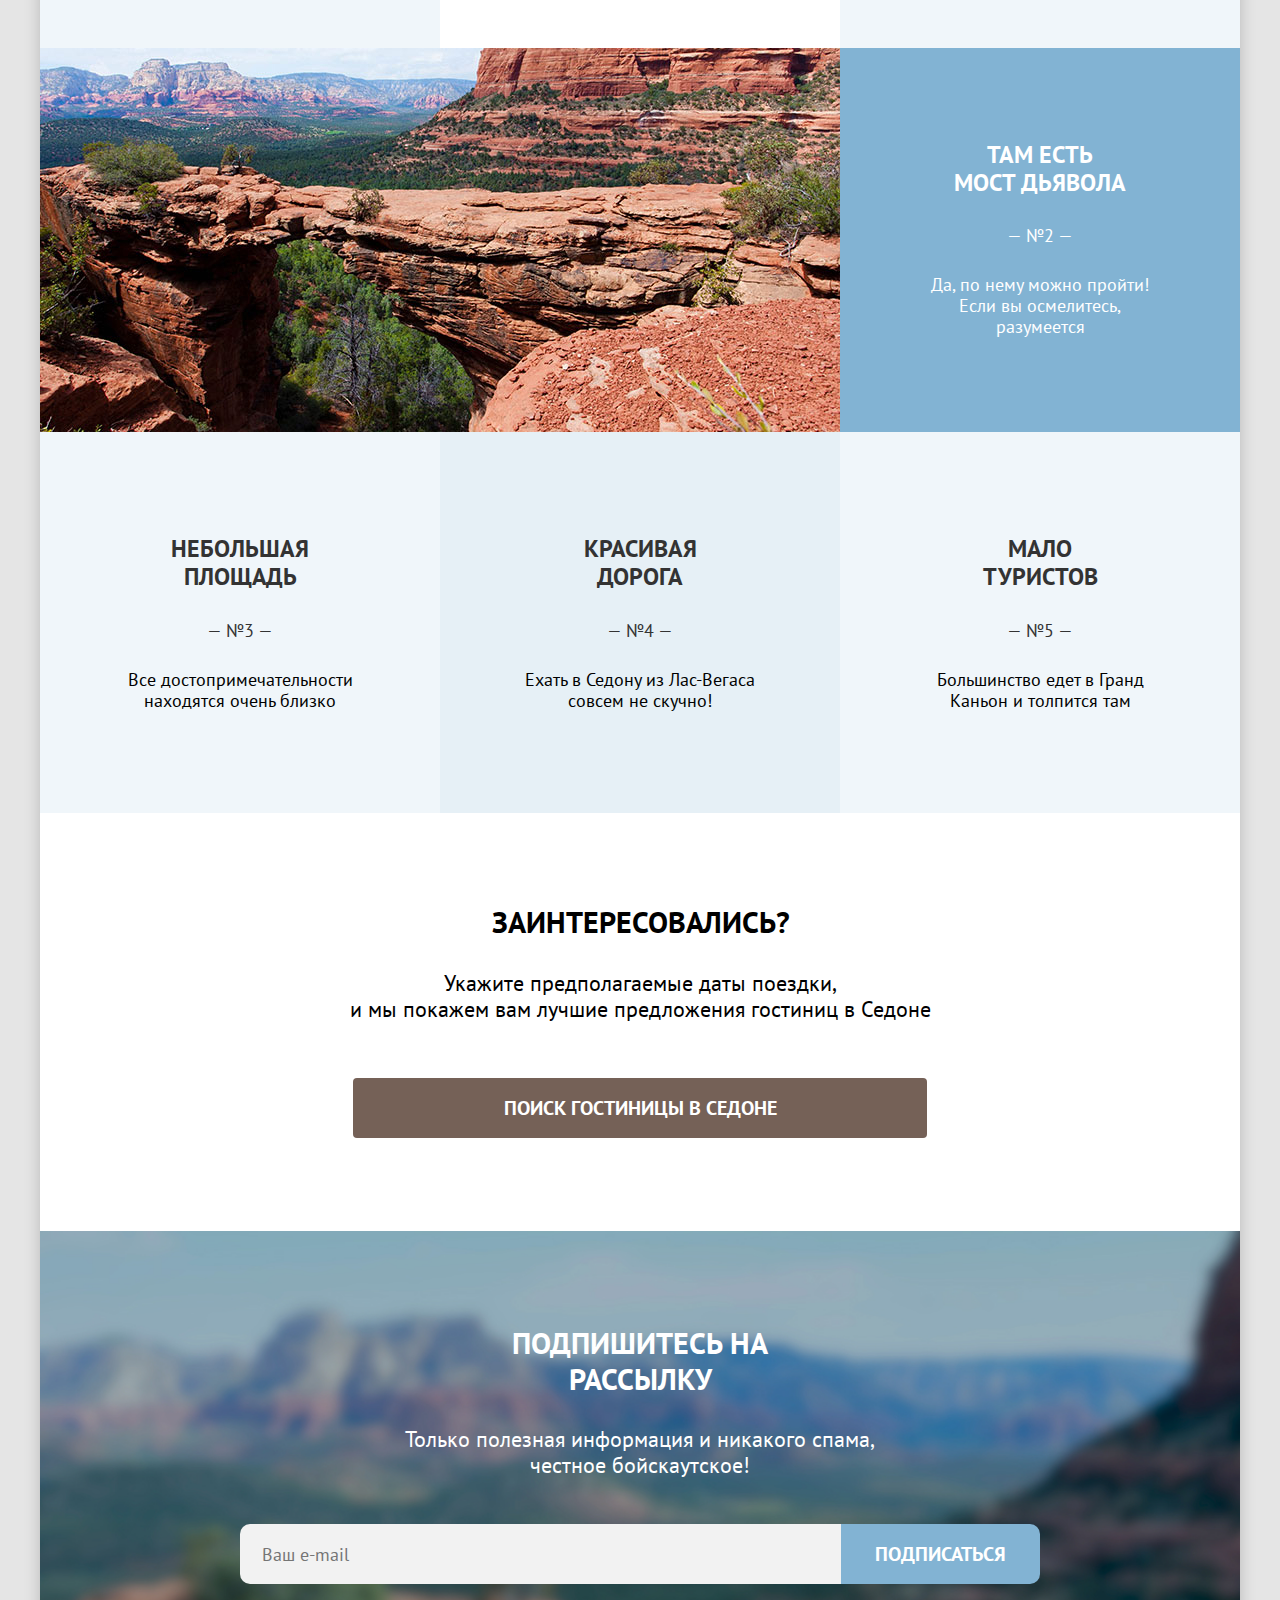
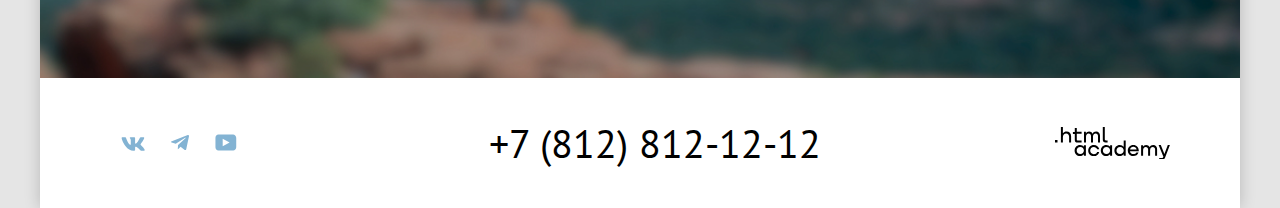
==== commit 38a9a507: "добавляет правки" ====
--- a/index.html
+++ b/index.html
@@ -48,10 +48,9 @@
         </ul>
         </nav>
       </header>
-
       <main class="main-container main-index">          
-        <h1 class="visually-hidden">Седона</h1>
         <section class="hero-welcome">
+          <h1 class="visually-hidden">Седона</h1>
           <img class="hero-welcome-img" src="images/welcome.svg" width="458px" height="352px" alt="Приветствие"> 
         </section>
 
@@ -61,17 +60,17 @@
           <p class="advantages-text">
     Рассмотрим 5 причин, по которым Седона круче, чем Гранд-Каньон!
           </p>
-          <h2 class="visually-hidden">Преимущества</h2>
+         
             <ol class="advantages-list">
               <li class="advantages-item">
-                <div class="advantages-item-wrapper">
+                
                   <div class="advantages-description-wrapper">
                    <h3 class="advantages-title-city"> Настоящий городок </h3>
                     <span>— №1 —</span>
                     <p class="advantages-description-city">
             Седона — не аттракцион для туристов, там течёт своя жизнь</p>
                   </div>
-	              </div>
+	            
                 <img src="images/city-Sedona.jpg" width="800px" height="384px" alt="Фото города Седона">
                 <ul class="advantages-list-icon">
                   <li class="advantages-list-housing">
@@ -80,6 +79,9 @@
                     <p class="advantages-description-housing">
                       Рекомендуем пожить <br> в настоящем мотеле, <br>всё как в кино!</p>
                   </li>
+
+
+                  
                   <li class="advantages-list-food">
                     <img src="images/food.svg" width="74px" height="70px" alt="иконка с гамбургером">
                     <h3 class="advantages-title-food">Еда</h3>
@@ -94,7 +96,13 @@
                   </li>
                 </ul> 
               </li>
-                               
+                 
+              
+
+
+
+
+
               <li class="advantages-item">
                 <img src="images/brige.jpg" width="800px" height="384px" alt="Фото моста дьявола в Седоне">
                 <div class="advantages-item-wrapper">
@@ -112,18 +120,22 @@
                 <span>— №3 —</span>
                 <p class="advantages-description">Все достопримечательности находятся очень близко</p>
               </li>
+                         
               <li class="advantages-item-number number-four">
                 <h3 class="advantages-title">Красивая
             дорога</h3>
                 <span>— №4 —</span>
                 <p class="advantages-description">Ехать в Седону из Лас-Вегаса совсем не скучно!</p>
               </li>
+
+
               <li class="advantages-item-number">
                 <h3 class="advantages-title">Мало
             туристов</h3>
                 <span>— №5 —</span>
                 <p class="advantages-description">Большинство едет в Гранд Каньон и толпится там</p>
-              </li>                          
+              </li>   
+              
             </ol>   	    
         </section>
 
@@ -139,93 +151,94 @@
         <h2 class="subscription-title">Подпишитесь на рассылку</h2>
         <p class="subscription-text">Только полезная информация и никакого спама, честное бойскаутское!</p>
         <form class="subscription-form" action="#" method="post">
-          <label class="visually-hidden"newsletter-email">Email</label>
-          <input class="subscription-input" placeholder="Ваш e-mail" type="email" name="subscription-email" id="subscription-email" required>
+          <label class="visually-hidden">Email</label>
+          
+          <input class="subscription-input" placeholder="Ваш e-mail" type="email" name="email" id="subscription-email" required>
           <button type="submit" class="button subscription-button">Подписаться</button>
         </form>
       </section>
       </main>
 
-      <footer>
-        <section class="footer-social">
+      <footer class="footer-social">      
           <h2 class="visually-hidden">Социальные сети</h2>
             <ul class="footer-social-list">
               <li class="footer-social-item">
-                <a class="button" href="#">
+                <a class="button" href="https://vk.com/htmlacademy">
                   <img class="search" src="images/vk.svg
-                  " width="24px" height="14px" alt="Поиск">
+                  " width="24px" height="14px" alt="ВКонтакте">
                   <span class="visually-hidden">ВКонтакте</span>
                 </a>
               </li>
               <li class="footer-social-item">
-                <a class="button" href="#">
-                  <img class="search" src="images/telegram.svg" width="18px" height="16px" alt="Поиск">
+                <a class="button" href="https://t.me/htmlacademy ">
+                  <img class="search" src="images/telegram.svg" width="18px" height="16px" alt="Телеграмм">
                   <span class="visually-hidden">Телеграмм</span>
                 </a>
               </li>
               <li class="footer-social-item">
-                <a class="button" href="#">
-                  <img class="search" src="images/you-tube.svg" width="22px" height="17px" alt="Поиск">
+                <a class="button" href="https://www.youtube.com/user/htmlacademyru">
+                  <img class="search" src="images/you-tube.svg" width="22px" height="17px" alt="Ютюб">
                   <span class="visually-hidden">Ютюб</span>
                 </a>
              </li>
             </ul>
-          <a class="contacts-phone" href="tel:+78128121212">+7 (812) 812-12-12</a>
-          
-
-          <img class="logo-htmlacademy" src="images/html-academy.svg" width="115" height="33" alt=".html academy">
-
-       </section>
-
+            <p class="tel">
+              <a class="contacts-phone" href="tel:+78128121212">+7 (812) 812-12-12
+              </a>
+            </p>
+            <a class="html-academy footer-html-academy" href="https://htmlacademy.ru">
+              <svg width="115" height="33" viewBox="0 0 115 33" fill="none" xmlns="http://www.w3.org/2000/svg">
+                  <path class="footer-html-academy" d="M0 13.9v2.6h2.5v-2.6H0ZM11.6 5.5c-1.6 0-2.8.7-3.6 1.7h-.1V1h-2v15.5h2v-5.3c0-2.1 1.3-3.6 3.3-3.6 1.8 0 2.9 1.4 2.9 3.2v5.7h2v-6.1c.1-3-1.8-4.9-4.5-4.9ZM26.6 5.8h-4.8V2.1h-2v3.8h-1.9v2h1.9v6c0 1.7 1 2.7 2.7 2.7h4.1v-2h-3.7c-.7 0-1.1-.4-1.1-1.1V7.8h4.8v-2ZM41.1 5.6c-1.6 0-2.9.8-3.5 2.1h-.1c-.6-1.2-1.8-2.1-3.4-2.1-1.4 0-2.5.8-3.1 1.8h-.1V5.8H29v10.6h2V11c0-2 1-3.5 2.6-3.5 1.5 0 2.4 1 2.4 2.6v6.3h2v-5.6c0-2.4 1.4-3.3 2.6-3.3 1.5 0 2.4 1 2.4 2.6v6.3h2V9.9c.1-2.5-1.4-4.3-3.9-4.3ZM47.8 13.7c0 1.7 1 2.7 2.8 2.7h2v-2h-1.7c-.7 0-1.1-.4-1.1-1.1V1h-2v12.7ZM28.9 20.7c-.9-1.1-2.2-1.8-3.9-1.8-3.1 0-5.4 2.3-5.4 5.6s2.3 5.6 5.4 5.6c1.8 0 3-.8 3.8-1.9h.1v1.6h2V19.2h-2v1.5Zm-3.6 7.4c-2.2 0-3.6-1.6-3.6-3.6s1.4-3.6 3.6-3.6 3.6 1.6 3.6 3.6c0 1.9-1.4 3.6-3.6 3.6ZM44.2 23c-.5-2.4-2.6-4.1-5.4-4.1-3.4 0-5.6 2.5-5.6 5.6 0 3.1 2.2 5.6 5.6 5.6 2.8 0 4.9-1.8 5.4-4.2h-2.1c-.4 1.3-1.7 2.3-3.3 2.3-2.2 0-3.6-1.6-3.6-3.6s1.4-3.6 3.6-3.6c1.6 0 2.8 1 3.3 2.2h2.1V23ZM55.1 20.7c-.9-1.1-2.2-1.8-3.9-1.8-3.1 0-5.4 2.3-5.4 5.6s2.3 5.6 5.4 5.6c1.8 0 3-.8 3.8-1.9h.1v1.6h2V19.2h-2v1.5Zm-3.6 7.4c-2.2 0-3.6-1.6-3.6-3.6s1.4-3.6 3.6-3.6 3.6 1.6 3.6 3.6c0 1.9-1.5 3.6-3.6 3.6ZM68.7 20.8c-.9-1.1-2.2-1.9-3.9-1.9-3.1 0-5.4 2.3-5.4 5.6s2.2 5.6 5.4 5.6c1.7 0 3-.8 3.8-1.8h.1v1.5h2V14.4h-2v6.4Zm-3.6 7.3c-2.2 0-3.6-1.6-3.6-3.6s1.4-3.6 3.6-3.6 3.6 1.6 3.6 3.6c-.1 2-1.5 3.6-3.6 3.6ZM78.3 18.9c-3.3 0-5.5 2.5-5.5 5.6 0 3 2.1 5.6 5.5 5.6 2.5 0 4.5-1.3 5.2-3.6h-2.1c-.5 1-1.6 1.6-3 1.6-1.9 0-3.3-1.3-3.4-2.9h8.8c.2-3.6-2-6.3-5.5-6.3Zm0 1.9c1.7 0 3 1 3.3 2.6h-6.5c.3-1.5 1.5-2.6 3.2-2.6ZM98.2 18.9c-1.6 0-2.9.8-3.6 2h-.1c-.6-1.2-1.8-2-3.4-2-1.4 0-2.5.7-3.1 1.8v-1.5h-1.9v10.6h2v-5.4c0-2 1-3.4 2.6-3.5 1.5 0 2.4 1 2.4 2.6v6.3h2v-5.6c0-2.4 1.4-3.3 2.6-3.3 1.5 0 2.4 1 2.4 2.6v6.3h2v-6.5c.1-2.6-1.4-4.4-3.9-4.4ZM109.4 28l-3.6-8.9h-2.2l4.8 11.6c-.3.9-.7 1.2-1.7 1.2h-2.5v2h2.5c1.8 0 2.8-.8 3.5-2.6l4.7-12.2h-2.1l-3.4 8.9Z" fill="#000"/>
+              </svg> 
+            </a>                       
       </footer>
+
+
       <div class="modal-container modal-container-close ">
-        <section class="modal modal-auth"> 
-          
+        <section class="modal modal-auth">           
             <h2 class="modal-title">Поиск гостиницы в Седоне</h2>
             <button class="modal-close-button">
               <span class="visually-hidden">Закрыть</span>
-            </button>
-          
-          <form class="auth-form" action="#" method="post">
-            <p class="field-group-date">
-              <label class="form-label" for="arrival-date">Дата Заезда:</label>
-              <input class="auth-form-field field" type="text" id="arrival-date" name="arrival-date" placeholder="27 апреля 2020">
-            </p>
-            <p class="field-text text-error">
+            </button>          
+            <form class="auth-form" action="#" method="post">
+              <p class="field-group-date">
+                <label class="form-label" for="arrival-date">Дата Заезда:</label>
+                <input class="auth-form-field field" type="text" id="arrival-date" name="arrival-date" placeholder="27 апреля 2020">
+                <button class="date" type="button">
+                </button>
+              </p>
+              <p class="field-text text-error">
               Мы не можем отправить вас в прошлое.
-            </p>
-            <p class="field-group-date date-departure">
-              <label class="form-label" for="date-departure">Дата Выезда: </label>
-              <input class="auth-form-field field" type="text" id="date-departure" name="date-departure" placeholder="1 сентября 2021">
-            </p>
-            <p class="field-text">
+              </p>
+              <p class="field-group-date date-departure">
+                <label class="form-label" for="date-departure">Дата Выезда: </label>
+                <input class="auth-form-field field" type="text" id="date-departure" name="date-departure" placeholder="1 сентября 2021">
+                <button class="date" type="button">
+                </button>
+              </p>
+              <p class="field-text">
               На эти даты есть свободные номера. Пока есть.
-            </p>
-            <div class="field-group-people">
-              <p class="field-group-number group-people people-adults">
-                <label class="form-label label-adults" for="auth-adults">Взрослые:</label>  
-                <span class="minus">
-                  <button class="button-minus"></button>
-                </span>
-                <input class="auth-form-field field-adults" type="text" id="auth-adults" name="auth-adults" placeholder="2">
-  
-                <span class="plus">
-                  <button class="button-plus"></button>
-                </span>
-              </p>
-              <p class="field-group-number group-people  ">    
-                <label class="form-label label-children" for="auth-children">Дети:</label>  
-                  <span class="tooltip">
-                    <button class="tooltip-toggle" type="button">                    
-                    </button>
-                    <span class="tooltip-text" role="tooltip" id="tooltip-label">Укажите количество детей, которые будут с вами, возраст которых от 6 до 18 лет. Дети до 6 лет размещаются бесплатно.</span>
-                  </span>                
+              </p>
+              <div class="field-group-people">
+                <p class="field-group-number group-people people-adults">
+                  <label class="form-label label-adults" for="auth-adults">Взрослые:</label>                   
+                    <button class="button-minus"></button>                  
+                  <input class="auth-form-field field-adults" type="text" id="auth-adults" name="auth-adults" placeholder="2">                  
+                    <button class="button-plus"></button>                  
+                </p>
+                <p class="field-group-number group-people  ">    
+                  <label class="form-label label-children" for="auth-children">Дети:</label>  
+                    <span class="tooltip">
+                      <button class="tooltip-toggle" type="button">                    
+                      </button>
+                      <span class="tooltip-text" role="tooltip" id="tooltip-label">Укажите количество детей, которые будут с вами, возраст которых от 6 до 18 лет. Дети до 6 лет размещаются бесплатно.</span>
+                    </span>                
                     <button class="button-minus"></button>                 
-                    <input class="auth-form-field field-children" type="text" id="auth-children" name="auth-children" placeholder="1">
-                  <button class="button-plus"></button>
-              </p>  
+                      <input class="auth-form-field field-children" type="text" id="auth-children" name="auth-children" placeholder="1">
+                    <button class="button-plus"></button>
+                </p>  
             </div>           
-          </form>  
+            </form>  
           <button class="button auth-form-button" type="submit">Найти</button>
         </section>
       </div>
--- a/styles/styles.css
+++ b/styles/styles.css
@@ -30,16 +30,25 @@
 }
 
 body {
+  font-family: "PT Sans", "Arial", sans-serif;
+  font-style: normal;
   margin: 0;	
   min-height: 100%;
-  font-family: "PT Sans", sans-serif;
   font-size:18px;
   line-height: 21px;
   color: #000000;
   background: #E5E5E5;
 }
 
-h2, h3, h4 {
+.page-container {
+  background-color: #FFFFFF;
+  width: 1200px;
+  margin: 0 auto;
+  background: #E5E5E5;
+  box-shadow: 0px 0px 15px rgba(0, 0, 0, 0.2);
+}
+
+/*h2, h3, h4 {
   font-size: 30px;
   line-height: 36px;
   text-transform: uppercase;
@@ -47,11 +56,6 @@
   margin: 0;
 }
 
-h3 {
-  font-size: 24px;
-  line-height: 28px;
-}
-
 ol, li, ul {
   padding: 0;
   list-style-type: none;
@@ -63,7 +67,7 @@
 
 a {
   text-decoration: none;
-}
+}*/
 
 .button-all {
   padding: 8px 15px 8px 15px;
@@ -101,13 +105,6 @@
   cursor: default;
 }
 
-.page-container {
-  width: 1200px;
-  margin: 0 auto;
-  background: #E5E5E5;
-  box-shadow: 0px 0px 15px rgba(0, 0, 0, 0.2);
-}
-
 .navigation {
   display: flex;
   background: #FFFFFF;
@@ -140,6 +137,7 @@
   flex-wrap: wrap;
   align-items: center;
   margin: 0;
+  padding: 0;
   width: 500px;
   margin-left: 30px;
   list-style-type: none;
@@ -166,7 +164,7 @@
 .catalog::after {
   position: absolute;
   right: 17px;
-  bottom: 0;
+  bottom: -1;
   left: 17px;
   height: 2px;
   background-color: #756257;
@@ -201,7 +199,7 @@
 .favorite::after {
   position: absolute;
   left: 24px;
-  top: 12px;
+  top: 14px;
   min-width: 20px;
   height: 20px;
   background-color: #7DB54F;
@@ -222,20 +220,37 @@
   background-color: #ffffff;	
 }
 
-.main-index { 
+.hero-welcome { 
   color: #000000;
   background-color: #ffffff;
   background-image: url("../images/background.jpg");
   background-repeat: no-repeat;
-  background-size: 100% auto;
-  padding-top: 51px;
+  background-size: cover;
+  padding: 51px;
+  position: relative;
+  display: block;
+  margin: 0 auto;
+  padding: 51px 370px 79px 370px;
+  
 }  
+
+.hero-welcome::after {		
+  position: absolute;
+  content: ' ';
+  bottom: 0;
+  left: 0;
+  height: 57px;
+  width: 1200px;
+  background-image: url("../images/divider.svg");
+  background-repeat: no-repeat;
+}
+
 
 .inner-container {	
   background-image: url("../images/catalog-background.jpg");
   background-repeat: no-repeat;
-  background-size: 100% auto;
-  color: #fff;
+  background-size: cover;
+  color: #FFFFFF;
   padding: 35px 70px 64px 70px;
 }  
 
@@ -264,15 +279,17 @@
   margin: 2px 8px;
 }
 
-.filter-products {
+/*.filter-products {
   display: flex;
   justify-content: space-between;
   width: 1060px;
-}
+}*/
 
 .catalog-filter {
   list-style-type: none;
   display: flex;
+  justify-content: space-between;
+  width: 1060px;
 }
 
 .catalog-filter-title {
@@ -603,6 +620,7 @@
   grid-template-columns: repeat(3, 340px);
   gap: 0 18px; 
   margin: 0;
+  padding: 0;
   margin-bottom: 65px;
 }
 
@@ -732,6 +750,14 @@
   align-items: center;
 }
 
+/*.card-stars.five {
+  background: url("../images/stars.svg");
+  align-self: center;
+  width: 107px;
+  height: 17px;
+  background-repeat: space;
+}*/
+
 .card-stars.four {
   background: url("../images/stars.svg");
   align-self: center;
@@ -767,25 +793,6 @@
   color: #333333;
 }
 
-.hero-welcome {
-  position: relative;
-  display: block;
-  margin: 0 auto;
-  padding: 0 370px;
-  margin-bottom: 79px;
-}
-
-.hero-welcome::after {		
-  position: absolute;
-  content: ' ';
-  bottom: -79px;
-  left: 0;
-  height: 57px;
-  width: 1200px;
-  background-image: url("../images/divider.svg");
-  background-repeat: no-repeat;
-}
-
 .sorting {
   display: flex;
   align-items: center;
@@ -793,6 +800,11 @@
 }
 
 h2.sorting-title {
+  margin: 0;
+  font-weight: 700;
+  font-size: 30px;
+  line-height: 36px;
+  text-transform: uppercase;
   margin-right: 191px;
 }
 
@@ -812,7 +824,7 @@
   border-radius: 4px;
   background-color: #fff;
   width:290px;
-  font-family: 'PT Sans';
+  font-family: "PT Sans", "Arial", sans-serif;
   font-style: normal;
   font-weight: 400;
   font-size: 18px;
@@ -824,13 +836,15 @@
   background-size: 12px 17px;
 }
 
-.sorting-img {
+/*.sorting-img {
 display: block;
 width: 16px;
-}
+}*/
 
 .button-light {
-  width: 48px;
+  width: 16px;
+  height: 16px;
+  display: block;
   align-items: center;
   padding: 14px 14px;
   border: 2px solid #E5E5E5;
@@ -844,6 +858,15 @@
   margin-left: 0;
 }
 
+.button-light:hover, 
+.button-light:active {
+  border: 2px solid #000000;
+}
+
+.button-lighte:focus {
+  border: 2px solid #68A2CA;
+}
+
 .advantages {
    text-align: center;
    color: #000;
@@ -867,19 +890,27 @@
 }
 
 .advantages-list-icon {
-  color: #000;
-  display: flex;
+  color: #000000;
+  display: flex;
+  flex-wrap: wrap;
+  list-style-type: none;
+  padding: 0;
 }
 
 .advantages-list-icon li {
-  max-width: 400px;
-  padding: 80px 85px 81px 85px;
-  width: 100%;
-  background-color:rgb(240, 246, 250);
+  width: 400px;
+  padding: 80px 0 81px 0;
+  background-color:#F0F6FA;
 }	
 
+
+.advantages-list-icon p {
+  padding: 0 85px 0 85px;
+}	
+
+
 .advantages-list-icon li:nth-child(even) { 
-  background-color: #ffffff;
+  background-color: #FFFFFF;
 }
 
 .advantages-description-wrapper {
@@ -887,11 +918,7 @@
   background: #82B3D3;
   padding: 93px 85px;
   width: 230px;
-  color: #ffffff;   
-}
-
-.advantages-description-wrapper h3 {
-  margin-bottom: 28px;
+  color: #FFFFFF;   
 }
 
 h2.advantages-title {
@@ -917,9 +944,13 @@
   margin-top:30px;
 }
 
-h3.advantages-title {
-  margin: 0 auto 30px;
-  padding: 0 25px;
+.advantages-list h3 {
+  font-weight: 700;
+  font-size: 24px;
+  line-height: 28px;
+  text-transform: uppercase;
+  margin: 0;
+  margin-bottom: 29px;
 }
 
 .advantages-list p {
@@ -927,24 +958,39 @@
   font-weight: 400;
   font-size: 18px;
   line-height: 21px;
+  margin: 0;
+  margin-top: 28px;
 }
 
 h3.advantages-title-housing {
   margin-top: 28px;
 }
 
+h3.advantages-title-food {
+  margin-top: 30px;
+}
+
 h3.advantages-title-souvenirs {
   margin-top: 24px;
 }
 
-p.advantages-description-souvenirs {
+
+/*p.advantages-description-souvenirs {
   margin-top: 27px;
+}*/
+
+h3.advantages-title-city {
+  margin-bottom: 26px;
+}
+
+.advantages-description-wrapper h3 {
+  margin-bottom: 28px;
 }
 
 .advantages-item-number {
-  color: #000;
-  width: 230px;
-  padding: 103px 85px 102px;
+  list-style-type: none;
+  width: 400px;
+  padding: 103px 0 102px;
   background-color: rgba(131, 179, 211, 0.12);
 }
 
@@ -952,9 +998,19 @@
   background-color: rgba(131, 179, 211, 0.2);
 }
 
-.wrapper-text {
-  padding: 63px 0 90px;
-}
+.advantages-item-number h3 {
+  padding: 0 110px;
+}
+
+.advantages-item-number p{
+  color: #000;
+  padding: 0 85px;
+}
+
+/*.advantages-title {
+  margin: 0 auto 30px;
+  padding: 0 110px;
+}*/
 
 .hotel-search {
   text-align: center;
@@ -967,6 +1023,10 @@
 .hotel-search-title {
   width: 297px;	
   margin: 0 auto;
+  font-weight: 700;
+  font-size: 30px;
+  line-height: 36px;
+  text-transform: uppercase;
 }
 
 .hotel-search-text {
@@ -1154,7 +1214,7 @@
   width: 1200px;
   justify-content: space-between;
   box-sizing: border-box;
-  padding: 35px 55px 35px 55px;
+  padding: 38px 70px 35px 55px;
   margin: 0 auto;
   background: #FFFFFF;
   align-items: center;
@@ -1162,6 +1222,12 @@
 
 .footer-social-list {
   display: flex;
+  flex-wrap: wrap;
+  width: 190px;
+}
+
+ul.footer-social-list {
+  padding: 0;
 }
 
 .footer-social-item {
@@ -1176,7 +1242,6 @@
   font-size: 40px;
   line-height: 40px;
   text-decoration: none;
-  margin-left: 15px;
   width: 331px;
   color: #000000;
 }
@@ -1197,27 +1262,33 @@
   padding: 9px 0px 8px 0px;
 }
 
-/*
-.logo-htmlacademy path {
+.footer-html-academy path {
   fill: #000000;
 }
 
-.logo-htmlacademy:focus path, 
-.logo-htmlacademy:hover path {
+.footer-html-academy:focus path, 
+.footer-html-academy:hover path {
   fill: #756157;
 }
 
-.logo-htmlacademy:active path {
+.footer-html-academy:active path {
   fill: rgba(117, 97, 87, 0.3);
 }
-*/
+
+.tel {
+  width: 350px;
+  margin: 0 12px 4px 0;
+}
+.html-academy {
+  width: 115px;
+}
 
 .modal-container {
   position: fixed;
   top: 0;
   left: 0;
   display: flex;
-  width: 100%;
+  width: 1200px;
   height: 100%;
   background-color: rgba(242, 242, 242, 0.8);
   z-index: 1;
@@ -1252,6 +1323,19 @@
   cursor: pointer;
 } 
 
+.modal-close-button:hover {
+  background-color: #E6E6E6;
+}
+
+.modal-close-button:focus {
+  border: 3px solid #82B3D3;
+  background-color: #E6E6E6;
+}
+
+.modal-close-button:active{
+  opacity: 0.3;
+}
+
 .modal-title {
   font-family: 'PT Sans';
   font-style: normal;
@@ -1260,7 +1344,7 @@
   line-height: 36px;
   text-transform: uppercase;
   color: #000000;
-  margin-bottom: 58px;
+  margin: 0 0 58px 0;
 }
 
 .auth-form-user-options {
@@ -1311,6 +1395,7 @@
   margin: 0;
   align-items: center;
   margin-top: 4px;
+  position: relative;
 }
 
 .auth-form-field { 
@@ -1320,9 +1405,6 @@
   border: none;
   width: 361px;
   height: 50px;
-  background-image: url("../images/date.svg");
-  background-repeat: no-repeat;
-  background-position: center right 20px;
   font-family: 'PT Sans';
   font-style: normal;
   font-weight: 400;
@@ -1331,19 +1413,44 @@
   color: #000000;
 }
 
+.auth-form-field:hover {
+  background-color: #E6E6E6;
+}
+
+.auth-form-field:focus {
+  border: 3px solid #82B3D3;
+  background-color: #E6E6E6;
+}
+
+.auth-form-field:active{
+  border: 3px solid #000000;
+  background-color: #FFFFFF;
+}
+
+.date {
+  position: absolute;
+  top: 17px;
+  right: 19px;
+  background-image: url("../images/date.svg");
+  width: 15px;
+  height: 15px;
+  background-repeat: no-repeat;
+  cursor: pointer;
+  border: none;
+}
+
 .date-departure {
   margin-top: 10px;
 }
 
 .field-text {
-  margin-left: 156px;
-  margin-top: 8px;
   color: #333333;
   font-family: 'PT Sans';
   font-style: normal;
   font-weight: 400;
   font-size: 16px;
   line-height: 21px;
+  margin: 10px 0 0 156px;
 }
 
 .text-error {
@@ -1353,12 +1460,104 @@
 .auth-group-number {
   display: flex;
   justify-content: space-between;
+}
+
+.auth-form-register {
+  width: 360px;
+  color: #000000;
+  background-color: #ffffff;
+}
+
+.group-people {
+  position: relative;
+  margin-top: 12px;
+}
+
+.label-adults {
+  margin-right: 59px;
+}
+.people-adults{
+  margin-right: 55px;
+}
+
+.button-minus {
+  position: absolute;
+  content: '';
+  background: #F2F2F2;
+  right: 102px;
+  top: 23px;
+  width: 13px;
+  height: 13px;
+  background-image: url("../images/minus.svg");
+  background-repeat: no-repeat;
+  border: none;
+}
+
+.button-minus:hover {
+  color: #000000;
+  opacity: 1;
+}
+
+.button-minus:focus {
+  border: 3px solid #82B3D3;
+  padding: 7px 7px;
+  opacity: 1;
+}
+
+.button-minus:active{
+  opacity: 0.3;
+}
+
+.field-children {
+  background: #F2F2F2;
+  width: 136px;
+  padding: 0;
+  text-align: center;
+  border: none;
+  margin-left: 42px;
+}
+
+.field-adults {
+  background: #F2F2F2;
+  width: 134px;
+  padding: 0;
+  text-align: center;
+  border: none;
+}
+
+.button-plus {
+  position: absolute;
+  right: 19px;
+  top: 17px;
+  content: ''; 
+  background: #F2F2F2;
+  width: 13px;
+  height: 13px;
+  background-image: url("../images/plus.svg");
+  background-repeat: no-repeat;
+  border: none;
+  opacity: 0.3;
+}
+
+.button-plus:hover {
+  color: #000000;
+  opacity: 1;
+}
+
+.button-plus:focus {
+  border: 3px solid #82B3D3;
+  padding: 7px 7px;
+  opacity: 1;
+}
+
+.button-plus:active{
+  opacity: 0.3;
 }
 
 .auth-form-button {
   width: 575px;
   padding: 12px 26px;
-  margin-top: 43px;
+  margin-top: 39px;
   background: #83B3D3;
   border-radius: 10px;
   border: none;
@@ -1371,69 +1570,25 @@
   color: #FFFFFF;
 }
 
-.auth-form-register {
-  width: 360px;
-  color: #000000;
-  background-color: #ffffff;
-}
-
-.group-people {
-  position: relative;
-  margin-top: 12px;
-}
-
-.label-adults {
-  margin-right: 59px;
-}
-.people-adults{
-  margin-right: 55px;
-}
-
-.button-minus {
-  position: absolute;
-  content: '';
-  background: #F2F2F2;
-  right: 85px;
-  top: 2px;
-  width: 50px;
-  padding: 22px 15px 23px 12px;
-  background-image: url("../images/minus.svg");
-  background-repeat: no-repeat;
-  background-position: center right 19px;
-  border: none;
-}
-
-.field-children {
-  background: #F2F2F2;
-  width: 136px;
-  padding: 0;
-  text-align: center;
-  border: none;
-  margin-left: 42px;
-}
-
-.field-adults {
-  background: #F2F2F2;
-  width: 134px;
-  padding: 0;
-  text-align: center;
-  border: none;
-}
-
-.button-plus {
-  position: absolute;
-  right: 2px;
-  top: 1px;
-  content: ''; 
-  background: #F2F2F2;
-  width: 50px;
-  padding: 22px 15px 23px 12px;
-  background-image: url("../images/plus.svg");
-  background-repeat: no-repeat;
-  background-size: 15px 15px;
-  background-position: center right 17px;
-  border: none;
-  opacity: 0.3;
+.auth-form-button:hover {
+  background: #68A2CA;
+}
+
+.auth-form-button:focus {
+  background: #68A2CA;
+  border: 3px solid #756257;
+}
+
+.auth-form-button:active {
+  color: #F5F5F5;
+  background: #82B3D3;
+}
+
+.subscription-button:disabled:hover {
+  color: #FFFFFF;
+  background: #E5E5E5;
+  outline: none;
+  cursor: default;
 }
 
 .tooltip {
@@ -1512,5 +1667,5 @@
 }
 
 .modal-container-close {
-  display: none;
+  /*display: none;*/
 }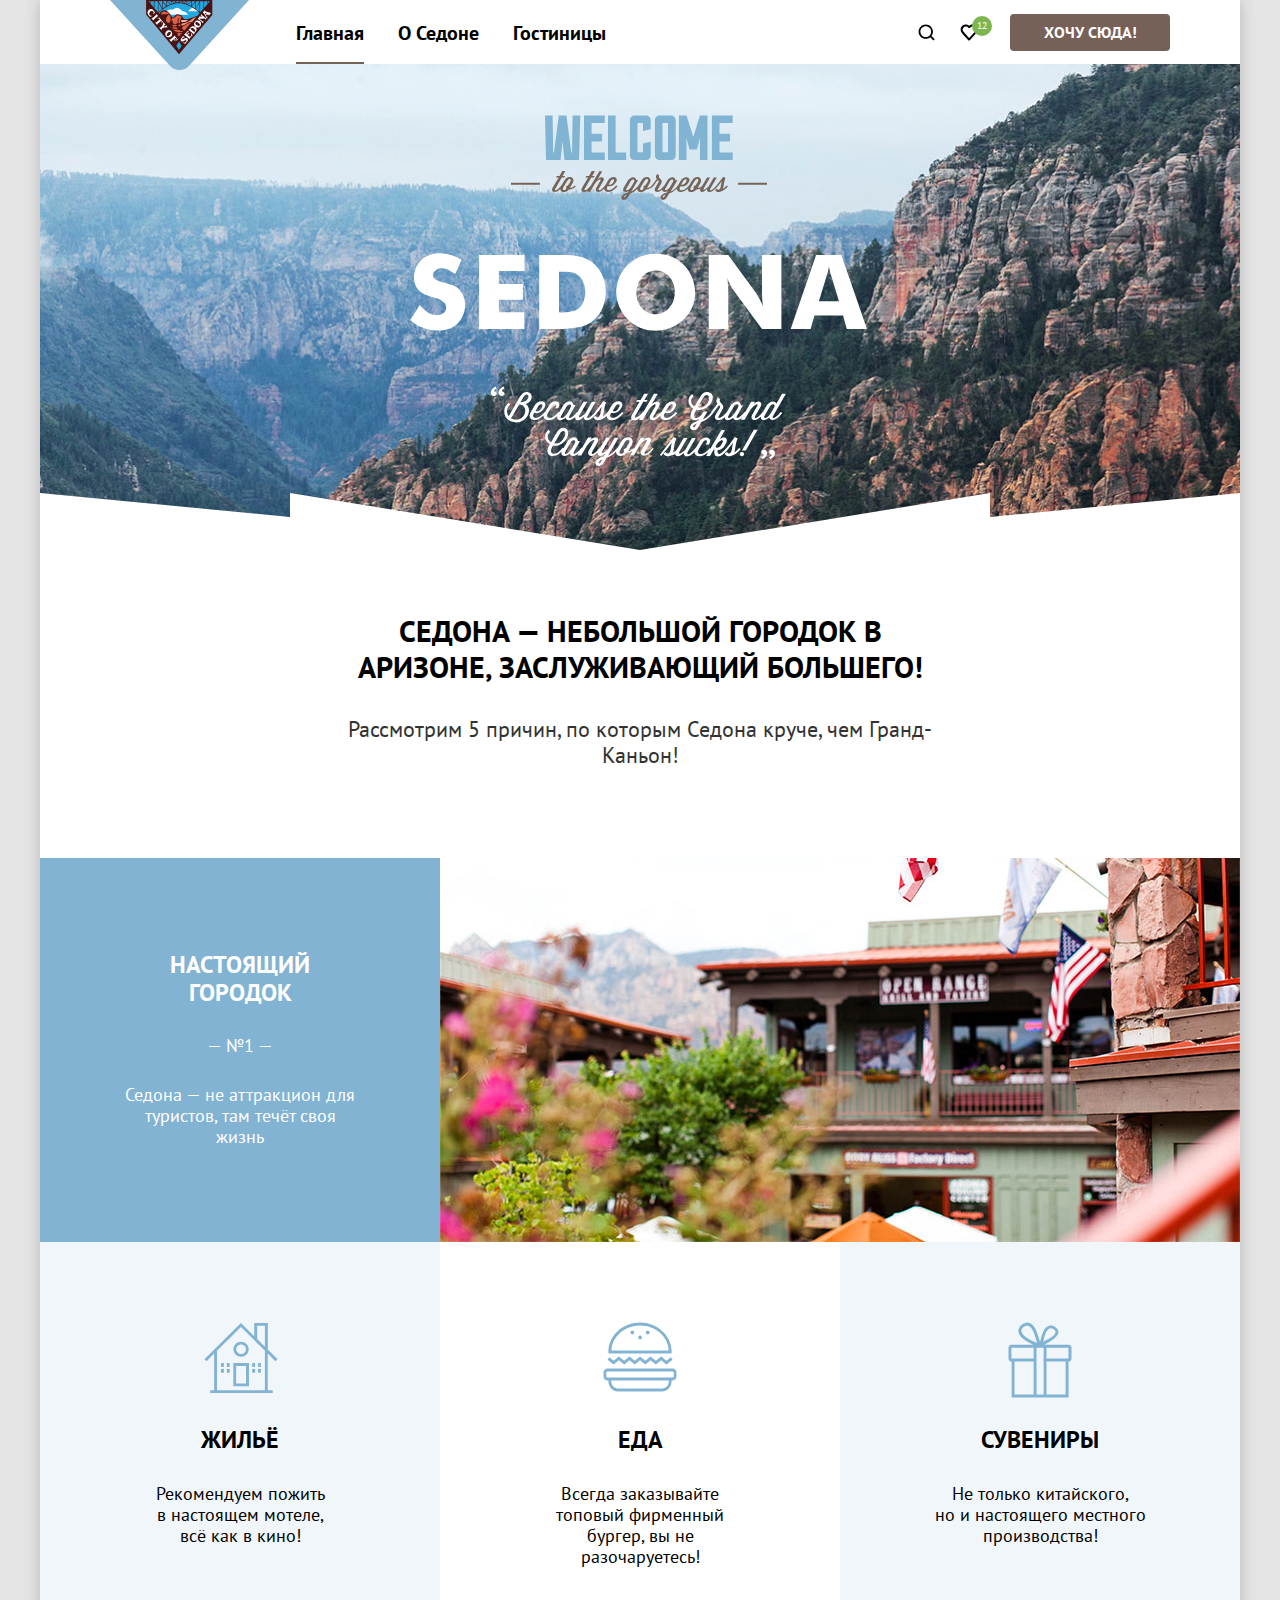
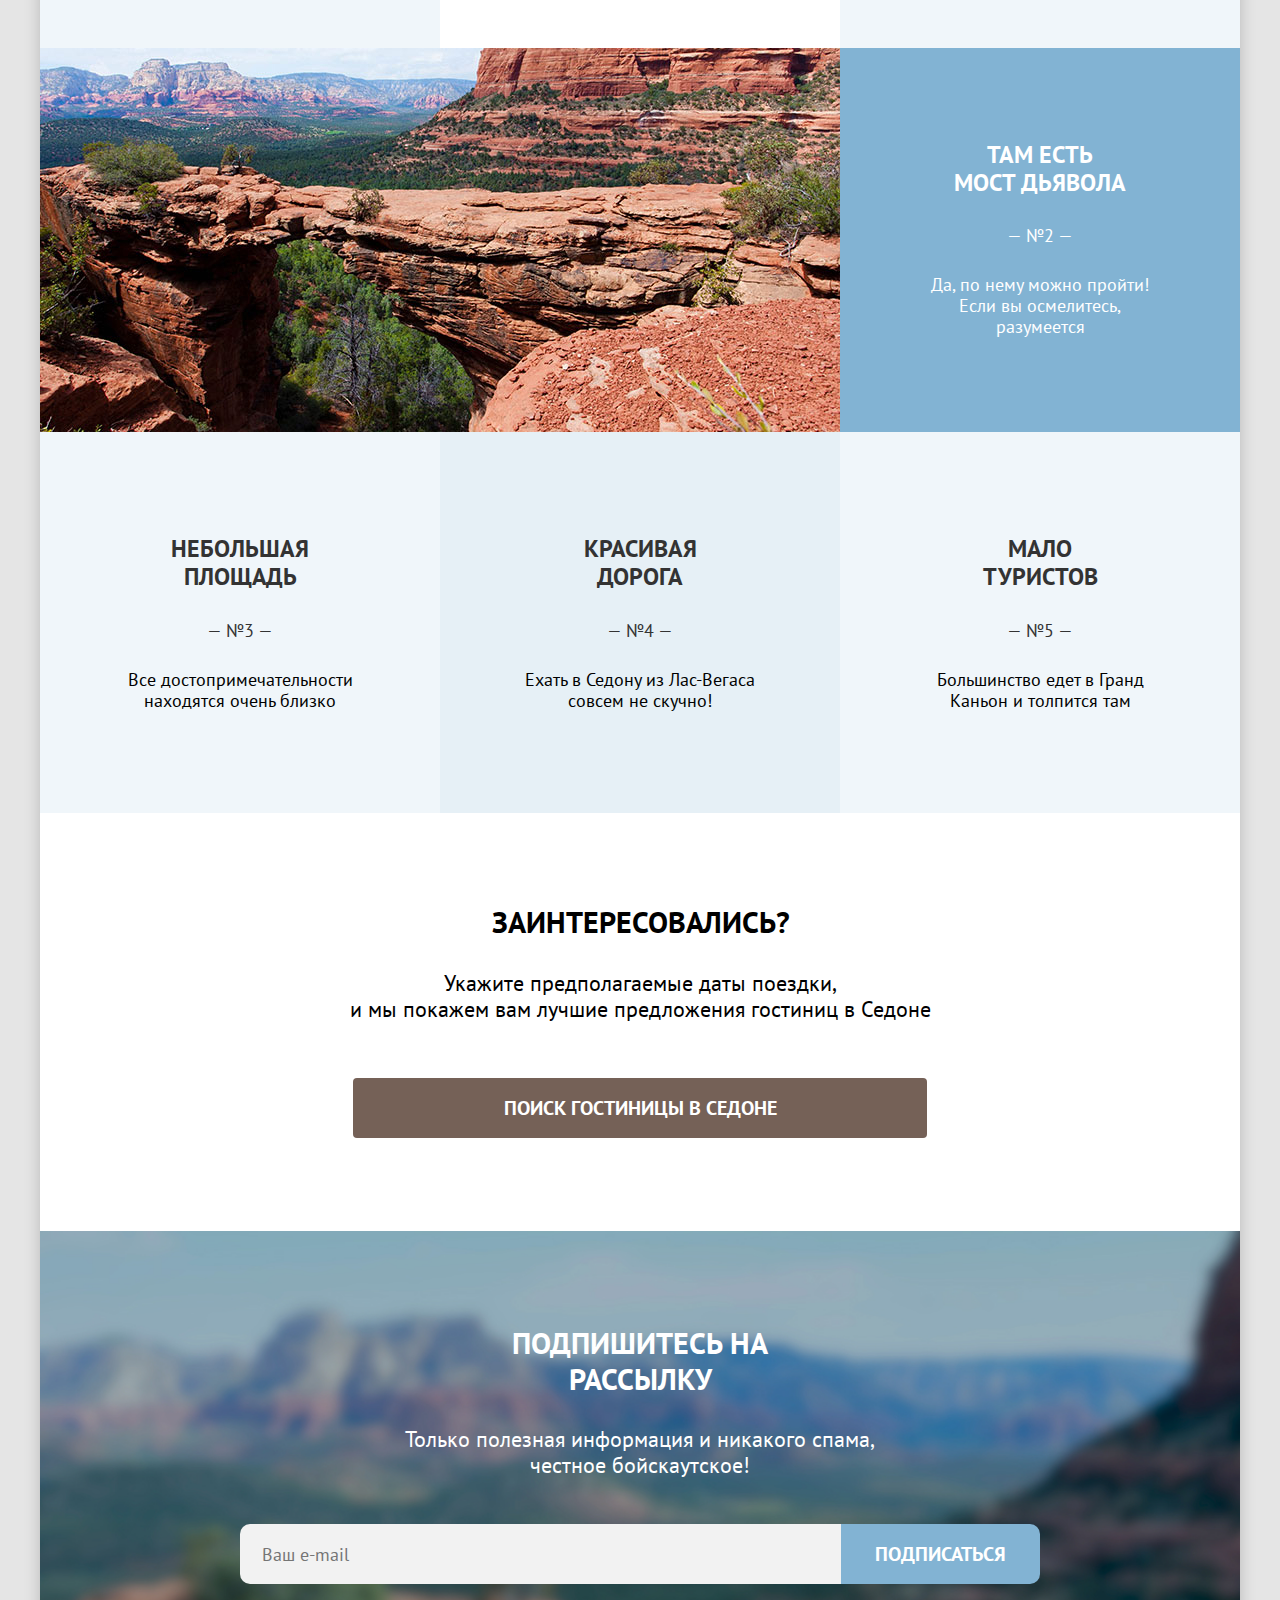
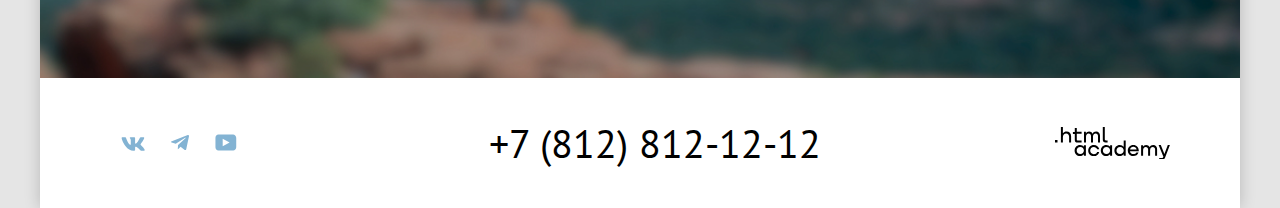
==== commit fb4e2df8: "добавляет  изменения страницы" ====
--- a/index.html
+++ b/index.html
@@ -11,8 +11,8 @@
     <div class="page-container">
       <header class="page-header">
         <nav class="navigation">
-	        <a class="navigation-logo href="#">
-            <img class="logo" src="images/logo.svg" width="139px" height="70px" alt="Логотип Седона.">
+	        <a class="navigation-logo" href="index.html">
+            <img class="logo" src="images/logo.svg" width="139" height="70" alt="Логотип Седона.">
       	  </a>
           <ul class="navigation-list">
             <li class="navigation-item">
@@ -28,7 +28,7 @@
         <ul class="navigation-list navigation-user">
           <li class="navigation-item">
             <a class="navigation-icon" href="#">
-              <img class="search" src="images/search.svg" width="18px" height="17px" alt="Поиск">
+              <img class="search" src="images/search.svg" width="18" height="17" alt="Поиск">
               <span class="visually-hidden">
                 Поиск
               </span>
@@ -36,9 +36,9 @@
           </li>
           <li class="navigation-item">
             <a class="navigation-icon favorite" href="#">
-              <img class="favorite" src="images/favorite.svg" width="18px" height="17px" alt="Отзывы">
+              <img class="favorite" src="images/favorite.svg" width="18" height="17" alt="Избранное">
               <span class="visually-hidden">
-                Отзывы
+               Избранное
               </span>
             </a>
           </li>
@@ -51,7 +51,7 @@
       <main class="main-container main-index">          
         <section class="hero-welcome">
           <h1 class="visually-hidden">Седона</h1>
-          <img class="hero-welcome-img" src="images/welcome.svg" width="458px" height="352px" alt="Приветствие"> 
+          <img class="hero-welcome-img" src="images/welcome.svg" width="458" height="352" alt="Приветствие"> 
         </section>
 
         <section class="advantages">                 
@@ -71,10 +71,10 @@
             Седона — не аттракцион для туристов, там течёт своя жизнь</p>
                   </div>
 	            
-                <img src="images/city-Sedona.jpg" width="800px" height="384px" alt="Фото города Седона">
+                <img src="images/city-Sedona.jpg" width="800" height="384" alt="Фото города Седона">
                 <ul class="advantages-list-icon">
                   <li class="advantages-list-housing">
-                    <img src="images/house.svg"  width="75px" height="72px" alt="иконка с домом">
+                    <img src="images/house.svg"  width="75" height="72" alt="иконка с домом">
                     <h3 class="advantages-title-housing">Жильё</h3>
                     <p class="advantages-description-housing">
                       Рекомендуем пожить <br> в настоящем мотеле, <br>всё как в кино!</p>
@@ -83,13 +83,13 @@
 
                   
                   <li class="advantages-list-food">
-                    <img src="images/food.svg" width="74px" height="70px" alt="иконка с гамбургером">
+                    <img src="images/food.svg" width="74" height="70" alt="иконка с гамбургером">
                     <h3 class="advantages-title-food">Еда</h3>
                     <p class="advantages-description-food">
                       Всегда заказывайте <br> топовый фирменный бургер, вы не разочаруетесь!</p>
                   </li>
                   <li class="advantages-list-souvenirs">
-                    <img src="images/gift.svg" width="64px" height="76px" alt="иконка с подарочной упаковкой">
+                    <img src="images/gift.svg" width="64" height="76" alt="иконка с подарочной упаковкой">
                     <h3 class="advantages-title-souvenirs">Сувениры</h3>
                     <p class="advantages-description-souvenirs">
                       Не только китайского, <br> но и настоящего местного производства!</p>
@@ -104,7 +104,7 @@
 
 
               <li class="advantages-item">
-                <img src="images/brige.jpg" width="800px" height="384px" alt="Фото моста дьявола в Седоне">
+                <img src="images/brige.jpg" width="800" height="384" alt="Фото моста дьявола в Седоне">
                 <div class="advantages-item-wrapper">
                   <div class="advantages-description-wrapper">      
               		  <h3 class="advantages-title-city">Там есть <br> мост дьявола</h3>
@@ -165,19 +165,19 @@
               <li class="footer-social-item">
                 <a class="button" href="https://vk.com/htmlacademy">
                   <img class="search" src="images/vk.svg
-                  " width="24px" height="14px" alt="ВКонтакте">
+                  " width="24" height="14" alt="ВКонтакте">
                   <span class="visually-hidden">ВКонтакте</span>
                 </a>
               </li>
               <li class="footer-social-item">
                 <a class="button" href="https://t.me/htmlacademy ">
-                  <img class="search" src="images/telegram.svg" width="18px" height="16px" alt="Телеграмм">
+                  <img class="search" src="images/telegram.svg" width="18" height="16" alt="Телеграмм">
                   <span class="visually-hidden">Телеграмм</span>
                 </a>
               </li>
               <li class="footer-social-item">
                 <a class="button" href="https://www.youtube.com/user/htmlacademyru">
-                  <img class="search" src="images/you-tube.svg" width="22px" height="17px" alt="Ютюб">
+                  <img class="search" src="images/you-tube.svg" width="22" height="17" alt="Ютюб">
                   <span class="visually-hidden">Ютюб</span>
                 </a>
              </li>
@@ -222,9 +222,17 @@
               <div class="field-group-people">
                 <p class="field-group-number group-people people-adults">
                   <label class="form-label label-adults" for="auth-adults">Взрослые:</label>                   
-                    <button class="button-minus"></button>                  
+                    <button class="button-minus" type="button"> 
+                      <span class="visually-hidden">
+                        Удаляет взрослого
+                      </span>
+                    </button>                  
                   <input class="auth-form-field field-adults" type="text" id="auth-adults" name="auth-adults" placeholder="2">                  
-                    <button class="button-plus"></button>                  
+                    <button class="button-plus" type="button">
+                      <span class="visually-hidden">
+                        Добавляет взрослого
+                      </span>
+                    </button>                  
                 </p>
                 <p class="field-group-number group-people  ">    
                   <label class="form-label label-children" for="auth-children">Дети:</label>  
@@ -233,9 +241,17 @@
                       </button>
                       <span class="tooltip-text" role="tooltip" id="tooltip-label">Укажите количество детей, которые будут с вами, возраст которых от 6 до 18 лет. Дети до 6 лет размещаются бесплатно.</span>
                     </span>                
-                    <button class="button-minus"></button>                 
+                    <button class="button-minus" type="button">
+                      <span class="visually-hidden">
+                        Удаляет ребенка
+                      </span>
+                    </button>                 
                       <input class="auth-form-field field-children" type="text" id="auth-children" name="auth-children" placeholder="1">
-                    <button class="button-plus"></button>
+                    <button class="button-plus" type="button">
+                      <span class="visually-hidden">
+                        Добавляет ребенка
+                      </span>
+                    </button>
                 </p>  
             </div>           
             </form>  
--- a/styles/styles.css
+++ b/styles/styles.css
@@ -114,6 +114,7 @@
 .navigation-logo {
   display: block;
   width: 139px;
+  cursor: pointer;
 }
 
 .logo {
@@ -150,7 +151,7 @@
 .home::after {
   position: absolute;
   right: 17px;
-  bottom: -2px;
+  bottom: 0px;
   left: 17px;
   height: 2px;
   background-color: #756257;
@@ -164,7 +165,7 @@
 .catalog::after {
   position: absolute;
   right: 17px;
-  bottom: -1;
+  bottom: 0;
   left: 17px;
   height: 2px;
   background-color: #756257;
@@ -515,6 +516,7 @@
   position: absolute;
   height: 4px;
   background-color: #fff;
+  width: 226px;
 }
 
 .range-toggle {
@@ -603,7 +605,22 @@
   border: none;
   background: transparent;
   cursor: pointer;
-  padding: 20px 0px 8px;
+  width: 100px;
+  padding: 4px 14px 5px 13px;
+  margin: 12px auto 0;
+}
+
+.button-del:hover {
+  opacity: 0.6;
+}
+
+.button-del:focus {
+  border: 3px solid #83B3D3;
+  border-radius: 4px;
+}
+
+.button-del:disabled {
+  opacity: 0.6;
 }
 
 .price {
@@ -628,7 +645,7 @@
   display: grid;
   grid-template-columns: 140px 140px;	
   column-gap: 20px;
-  grid-template-rows: 211px 28px 21px 37px 37px;
+  /*grid-template-rows: 211px 28px 21px 37px 37px;*/
   row-gap: 16px;
   padding: 20px;
   width: 300px;
@@ -748,6 +765,7 @@
 .card-stars {
   display: block;
   align-items: center;
+  margin: 0;
 }
 
 /*.card-stars.five {
@@ -1200,6 +1218,7 @@
   font-size: 18px;
   line-height: 21px;
   color: #333333;
+  width: 175px;
 }
 
 .pagination-link {
@@ -1413,6 +1432,10 @@
   color: #000000;
 }
 
+.auth-form-field::placeholder {
+  color: #000000;
+}
+
 .auth-form-field:hover {
   background-color: #E6E6E6;
 }
@@ -1470,27 +1493,29 @@
 
 .group-people {
   position: relative;
-  margin-top: 12px;
+  margin-top: 9px;
 }
 
 .label-adults {
   margin-right: 59px;
 }
 .people-adults{
-  margin-right: 55px;
+  margin-right: 62px;
 }
 
 .button-minus {
   position: absolute;
   content: '';
   background: #F2F2F2;
-  right: 102px;
-  top: 23px;
+  right: 98px;
+  top: 22px;
   width: 13px;
   height: 13px;
   background-image: url("../images/minus.svg");
   background-repeat: no-repeat;
+  background-position: center;
   border: none;
+  opacity: 0.3;
 }
 
 .button-minus:hover {
@@ -1510,31 +1535,34 @@
 
 .field-children {
   background: #F2F2F2;
-  width: 136px;
+  width: 125px;
+  padding: 0;
+  margin-left: 42px;
+  text-align: center;
+  border: 3px solid #FFFFFF;
+  border-radius: 4px;
+}
+
+.field-adults {
+  background: #F2F2F2;
+  width: 125px;
   padding: 0;
   text-align: center;
-  border: none;
-  margin-left: 42px;
-}
-
-.field-adults {
-  background: #F2F2F2;
-  width: 134px;
-  padding: 0;
-  text-align: center;
-  border: none;
+  border: 3px solid #FFFFFF;
+  border-radius: 4px;
 }
 
 .button-plus {
   position: absolute;
-  right: 19px;
-  top: 17px;
+  right: 17px;
+  top: 20px;
   content: ''; 
   background: #F2F2F2;
   width: 13px;
   height: 13px;
   background-image: url("../images/plus.svg");
   background-repeat: no-repeat;
+  background-position: center;
   border: none;
   opacity: 0.3;
 }
@@ -1556,11 +1584,10 @@
 
 .auth-form-button {
   width: 575px;
-  padding: 12px 26px;
+  padding: 10px 26px;
   margin-top: 39px;
   background: #83B3D3;
   border-radius: 10px;
-  border: none;
   font-family: "PT Sans", sans-serif;
   font-weight: 700;
   font-size: 20px;
@@ -1568,6 +1595,7 @@
   text-align: center;
   text-transform: uppercase;
   color: #FFFFFF;
+  border: 3px solid #FFFFFF;
 }
 
 .auth-form-button:hover {
@@ -1580,7 +1608,7 @@
 }
 
 .auth-form-button:active {
-  color: #F5F5F5;
+  color: #95BEDA;
   background: #82B3D3;
 }
 
@@ -1656,8 +1684,9 @@
 .tooltip-text::after {
   content: '';
   background-image: url("../images/triangl.svg");
-  width: 14px;
-  height: 6px;
+  background-repeat: no-repeat;
+  width: 20px;
+  height: 9px;
   position: absolute;
   bottom: 100%;
   left: 0;
@@ -1667,5 +1696,5 @@
 }
 
 .modal-container-close {
-  /*display: none;*/
+  display: none;
 }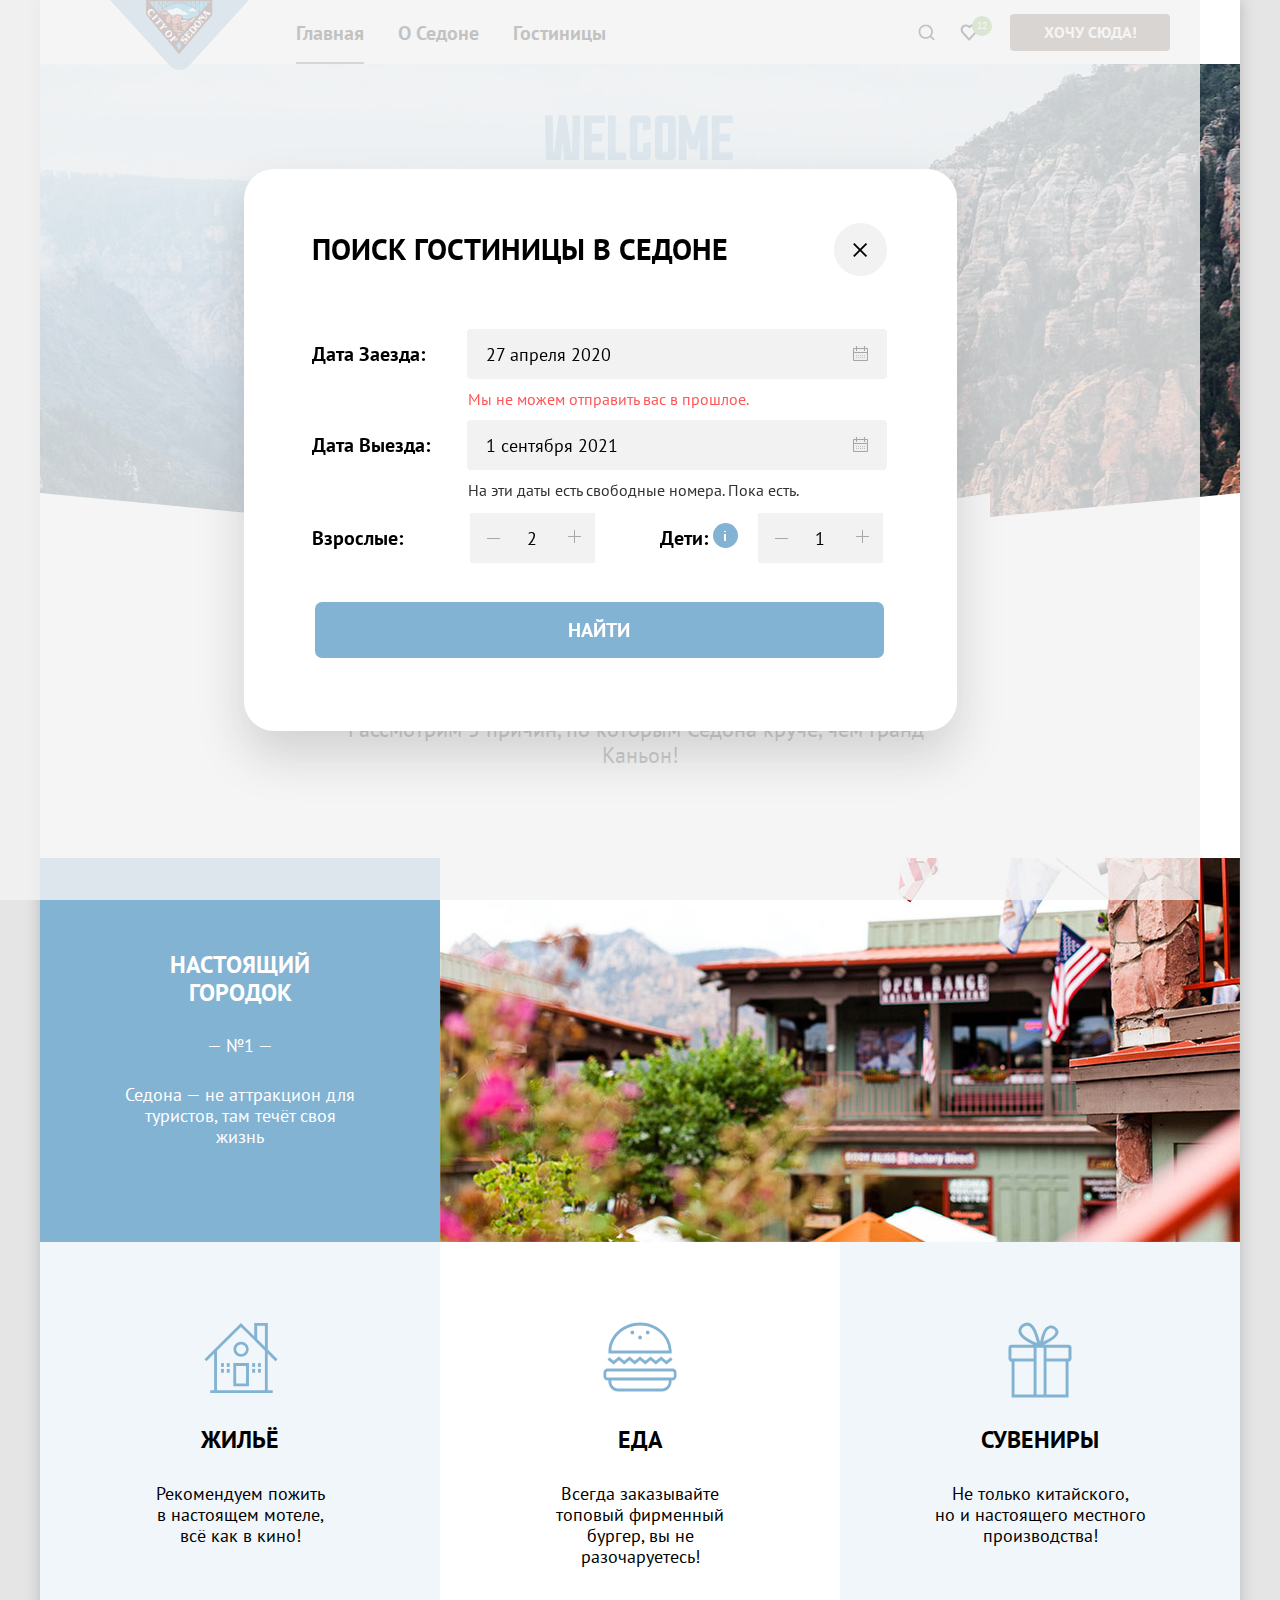
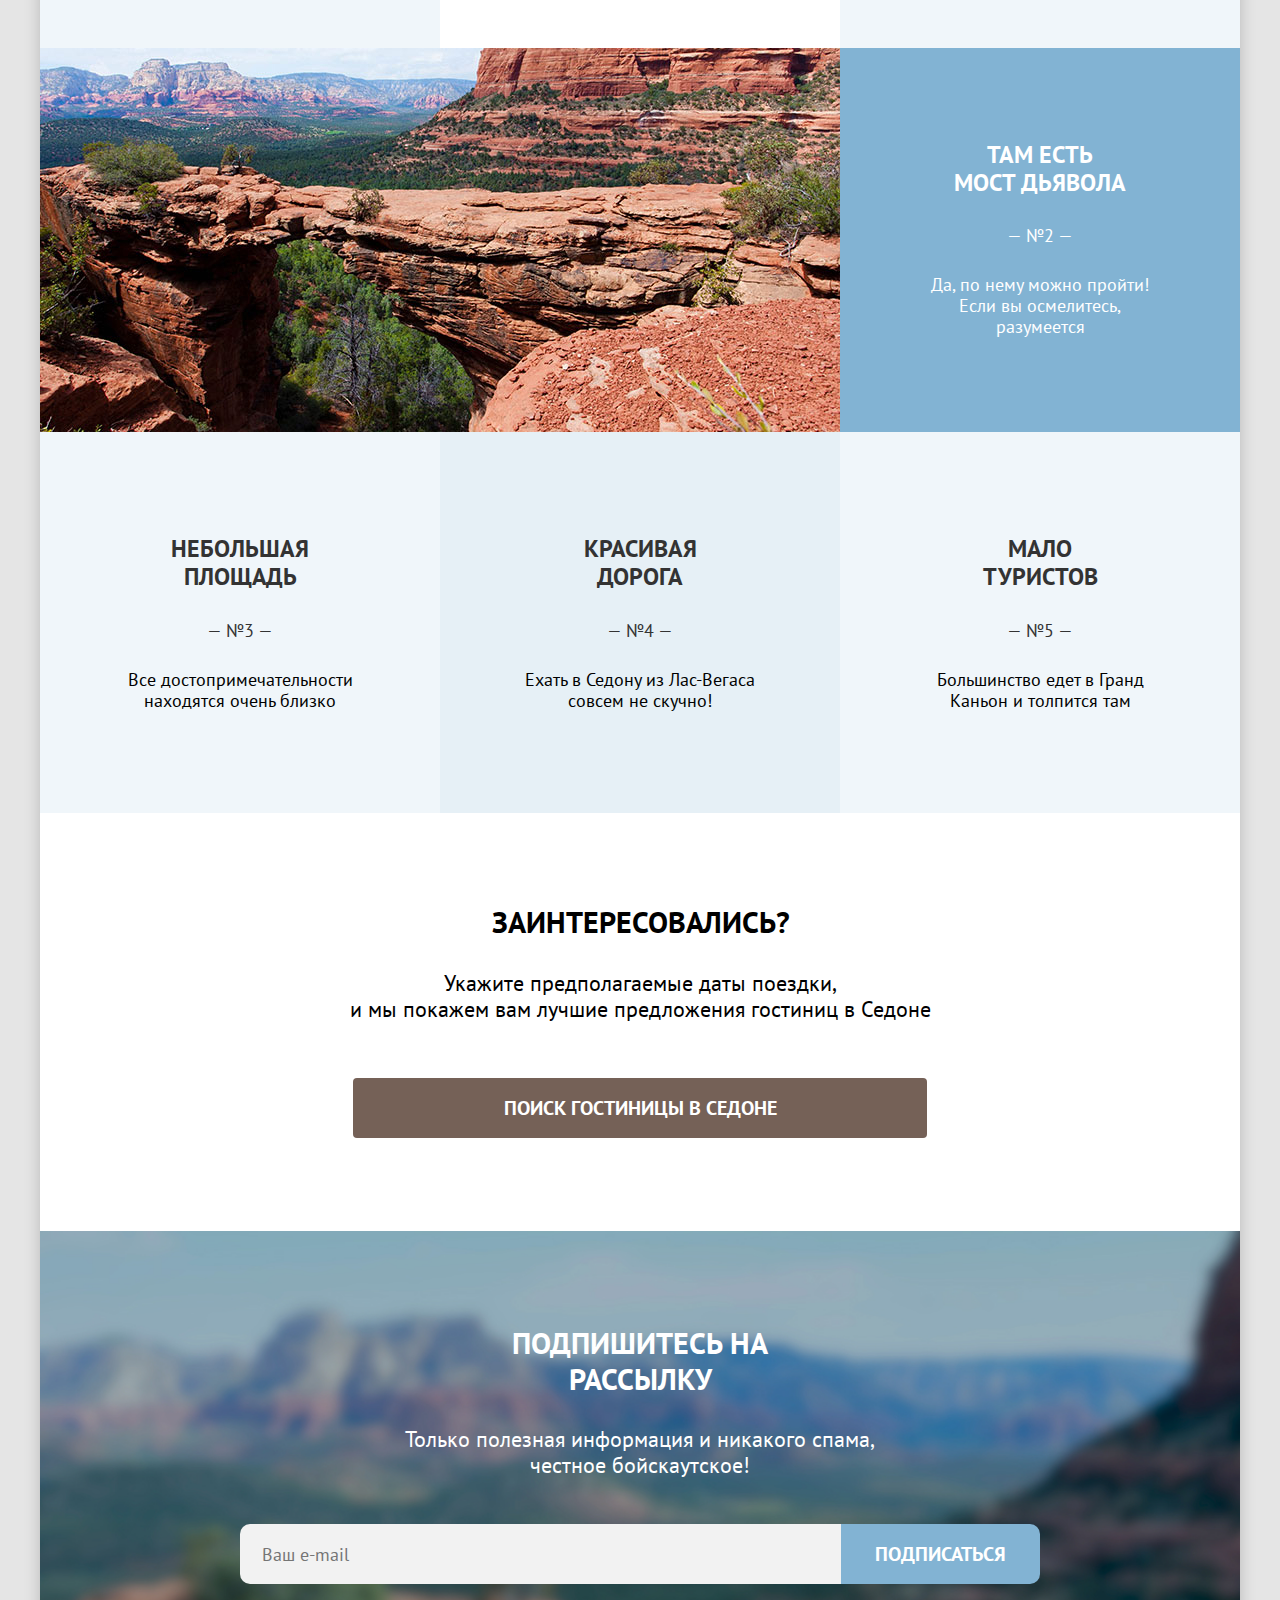
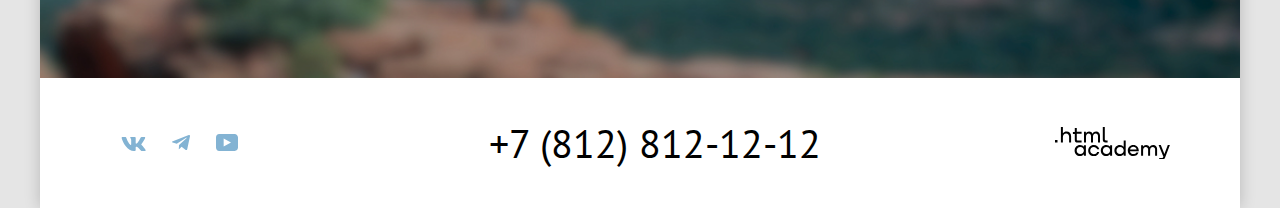
==== commit 7854269d: "добавляет изменеия" ====
--- a/index.html
+++ b/index.html
@@ -1,263 +1,366 @@
 <!DOCTYPE html>
 <html lang="ru">
   <head>
-    <meta charset="utf-8">
+    <meta charset="utf-8" />
     <title>Седона</title>
-    <link rel="stylesheet" href="styles/styles.css">
-    <link rel="icon" href="favicon.ico">
-    <link rel="icon" type="image/png" href="images/favicon.png">
+    <link rel="stylesheet" href="styles/styles.css" />
+    <link rel="icon" href="favicon.ico" />
+    <link rel="icon" type="image/png" href="images/favicon.png" />
   </head>
   <body>
     <div class="page-container">
       <header class="page-header">
         <nav class="navigation">
-	        <a class="navigation-logo" href="index.html">
-            <img class="logo" src="images/logo.svg" width="139" height="70" alt="Логотип Седона.">
-      	  </a>
+          <a class="navigation-logo" href="index.html">
+            <img
+              class="logo"
+              src="images/logo.svg"
+              width="139"
+              height="70"
+              alt="Логотип Седона."
+            />
+          </a>
           <ul class="navigation-list">
             <li class="navigation-item">
               <a class="navigation-link home" href="index.html">Главная</a>
             </li>
-           <li class="navigation-item">
+            <li class="navigation-item">
               <a class="navigation-link" href="index.html">О Седоне</a>
             </li>
             <li class="navigation-item">
               <a class="navigation-link" href="catalog.html">Гостиницы</a>
-           </li>
+            </li>
           </ul>
-        <ul class="navigation-list navigation-user">
-          <li class="navigation-item">
-            <a class="navigation-icon" href="#">
-              <img class="search" src="images/search.svg" width="18" height="17" alt="Поиск">
-              <span class="visually-hidden">
-                Поиск
-              </span>
+          <ul class="navigation-list navigation-user">
+            <li class="navigation-item">
+              <a class="navigation-icon" href="#">
+                <img
+                  class="search"
+                  src="images/search.svg"
+                  width="18"
+                  height="17"
+                  alt="Поиск"
+                />
+                <span class="visually-hidden"> Поиск </span>
+              </a>
+            </li>
+            <li class="navigation-item">
+              <a class="navigation-icon favorite" href="#">
+                <img
+                  class="favorite"
+                  src="images/favorite.svg"
+                  width="18"
+                  height="17"
+                  alt="Избранное"
+                />
+                <span class="visually-hidden"> Избранное </span>
+              </a>
+            </li>
+            <li class="navigation-item">
+              <a class="button button-all" href="#">Хочу сюда!</a>
+            </li>
+          </ul>
+        </nav>
+      </header>
+      <main class="main-container main-index">
+        <section class="hero-welcome">
+          <h1 class="visually-hidden">Седона</h1>
+          <img
+            class="hero-welcome-img"
+            src="images/welcome.svg"
+            width="458"
+            height="352"
+            alt="Приветствие"
+          />
+        </section>
+        <section class="advantages">
+          <h2 class="advantages-title">
+            Седона — небольшой городок в Аризоне, заслуживающий большего!
+          </h2>
+          <p class="advantages-text">
+            Рассмотрим 5 причин, по которым Седона круче, чем Гранд-Каньон!
+          </p>
+          <ol class="advantages-list">
+            <li class="advantages-item">
+              <div class="advantages-description-wrapper">
+                <h3 class="advantages-title-city">Настоящий городок</h3>
+                <span>— №1 —</span>
+                <p class="advantages-description-city">
+                  Седона — не аттракцион для туристов, там течёт своя жизнь
+                </p>
+              </div>
+              <img
+                src="images/city-Sedona.jpg"
+                width="800"
+                height="384"
+                alt="Фото города Седона"
+              />
+              <ul class="advantages-list-icon">
+                <li class="advantages-list-housing">
+                  <img
+                    src="images/house.svg"
+                    width="75"
+                    height="72"
+                    alt="иконка с домом"
+                  />
+                  <h3 class="advantages-title-housing">Жильё</h3>
+                  <p class="advantages-description-housing">
+                    Рекомендуем пожить <br />
+                    в настоящем мотеле, <br />всё как в кино!
+                  </p>
+                </li>
+                <li class="advantages-list-food">
+                  <img
+                    src="images/food.svg"
+                    width="74"
+                    height="70"
+                    alt="иконка с гамбургером"
+                  />
+                  <h3 class="advantages-title-food">Еда</h3>
+                  <p class="advantages-description-food">
+                    Всегда заказывайте <br />
+                    топовый фирменный бургер, вы не разочаруетесь!
+                  </p>
+                </li>
+                <li class="advantages-list-souvenirs">
+                  <img
+                    src="images/gift.svg"
+                    width="64"
+                    height="76"
+                    alt="иконка с подарочной упаковкой"
+                  />
+                  <h3 class="advantages-title-souvenirs">Сувениры</h3>
+                  <p class="advantages-description-souvenirs">
+                    Не только китайского, <br />
+                    но и настоящего местного производства!
+                  </p>
+                </li>
+              </ul>
+            </li>
+            <li class="advantages-item">
+              <img
+                src="images/brige.jpg"
+                width="800"
+                height="384"
+                alt="Фото моста дьявола в Седоне"
+              />
+              <div class="advantages-item-wrapper">
+                <div class="advantages-description-wrapper">
+                  <h3 class="advantages-title-city">
+                    Там есть <br />
+                    мост дьявола
+                  </h3>
+                  <span>— №2 —</span>
+                  <p class="advantages-description-city">
+                    Да, по нему можно пройти! Если вы осмелитесь, разумеется
+                  </p>
+                </div>
+              </div>
+            </li>
+            <li class="advantages-item-number">
+              <h3 class="advantages-title">Небольшая площадь</h3>
+              <span>— №3 —</span>
+              <p class="advantages-description">
+                Все достопримечательности находятся очень близко
+              </p>
+            </li>
+            <li class="advantages-item-number number-four">
+              <h3 class="advantages-title">Красивая дорога</h3>
+              <span>— №4 —</span>
+              <p class="advantages-description">
+                Ехать в Седону из Лас-Вегаса совсем не скучно!
+              </p>
+            </li>
+            <li class="advantages-item-number">
+              <h3 class="advantages-title">Мало туристов</h3>
+              <span>— №5 —</span>
+              <p class="advantages-description">
+                Большинство едет в Гранд Каньон и толпится там
+              </p>
+            </li>
+          </ol>
+        </section>
+
+        <section class="hotel-search">
+          <h2 class="hotel-search-title">Заинтересовались?</h2>
+          <p class="hotel-search-text">
+            Укажите предполагаемые даты поездки,<br />и мы покажем вам лучшие
+            предложения гостиниц в Седоне
+          </p>
+          <a class="button-all button-hotel-search" href="catalog.html"
+            >Поиск гостиницы в Седоне</a
+          >
+        </section>
+
+        <section class="subscription">
+          <h2 class="subscription-title">Подпишитесь на рассылку</h2>
+          <p class="subscription-text">
+            Только полезная информация и никакого спама, честное бойскаутское!
+          </p>
+          <form class="subscription-form" action="#" method="post">
+            <label class="visually-hidden">Email</label>
+            <input
+              class="subscription-input"
+              placeholder="Ваш e-mail"
+              type="email"
+              name="email"
+              id="subscription-email"
+              required
+            />
+            <button type="submit" class="button subscription-button">
+              Подписаться
+            </button>
+          </form>
+        </section>
+      </main>
+
+      <footer class="footer-social">
+        <h2 class="visually-hidden">Социальные сети</h2>
+        <ul class="footer-social-list">
+          <li class="footer-social-item">
+            <a class="button" href="https://vk.com/htmlacademy">
+              <svg class="social-link" aria-hidden="true" focusable="false" width="25" height="14" viewBox="0 0 25 14" fill="none" xmlns="http://www.w3.org/2000/svg">
+                <path class="footer-social-link" fill-rule="evenodd" clip-rule="evenodd" d="M24.12.95c.16-.55 0-.95-.8-.95H20.7c-.67 0-.98.35-1.15.73 0 0-1.33 3.2-3.22 5.27-.61.6-.9.8-1.23.8-.16 0-.41-.2-.41-.74V.95c0-.66-.19-.95-.74-.95H9.82c-.42 0-.67.3-.67.6 0 .61.95.76 1.04 2.5v3.8c0 .84-.15.99-.48.99-.9 0-3.06-3.21-4.34-6.89-.25-.71-.5-1-1.18-1H1.57c-.75 0-.9.35-.9.73 0 .68.89 4.07 4.14 8.55 2.17 3.06 5.23 4.72 8 4.72 1.68 0 1.88-.37 1.88-1v-2.32c0-.73.16-.88.7-.88.38 0 1.05.2 2.6 1.67 1.79 1.75 2.08 2.53 3.08 2.53h2.63c.75 0 1.12-.37.9-1.1-.23-.72-1.08-1.77-2.2-3.02-.62-.7-1.54-1.47-1.82-1.86-.39-.49-.28-.7 0-1.14 0 0 3.2-4.43 3.54-5.93Z" fill="#83B3D3"></path>
+              </svg>
+              <span class="visually-hidden">ВКонтакте</span>
             </a>
           </li>
-          <li class="navigation-item">
-            <a class="navigation-icon favorite" href="#">
-              <img class="favorite" src="images/favorite.svg" width="18" height="17" alt="Избранное">
-              <span class="visually-hidden">
-               Избранное
-              </span>
+          <li class="footer-social-item">
+            <a class="button" href="https://t.me/htmlacademy ">
+              <svg class="social-link" aria-hidden="true" focusable="false" width="18" height="16" viewBox="0 0 18 16" fill="none" xmlns="http://www.w3.org/2000/svg">
+                <path class="footer-social-link" d="M16.79.1.84 6.25c-1.09.43-1.08 1.04-.2 1.31l4.1 1.28 9.47-5.98c.44-.27.85-.12.52.18L7.05 9.96l-.28 4.22c.41 0 .6-.19.83-.41l1.99-1.93 4.13 3.05c.77.42 1.31.2 1.5-.7l2.72-12.8c.28-1.12-.43-1.62-1.16-1.3Z" fill="#83B3D3"></path>
+              </svg>
+              <span class="visually-hidden">Телеграмм</span>
             </a>
           </li>
-          <li class="navigation-item">
-            <a class="button button-all" href="#">Хочу сюда!</a>
+          <li class="footer-social-item">
+            <a class="button" href="https://www.youtube.com/user/htmlacademyru">
+              <svg width="22" height="17" viewBox="0 0 22 17" fill="none" xmlns="http://www.w3.org/2000/svg">
+                <path class="footer-social-link" d="M18.607 0H3.174C1.314 0 0 1.594 0 3.4v10.094C0 15.406 1.313 17 3.174 17h15.652C20.468 17 22 15.406 22 13.6V3.4C21.781 1.594 20.468 0 18.607 0ZM7.662 12.537V4.463L14.995 8.5l-7.333 4.037Z" fill="#83B3D3"></path>
+              </svg>
+              <span class="visually-hidden">Ютюб</span>
+            </a>
           </li>
         </ul>
-        </nav>
-      </header>
-      <main class="main-container main-index">          
-        <section class="hero-welcome">
-          <h1 class="visually-hidden">Седона</h1>
-          <img class="hero-welcome-img" src="images/welcome.svg" width="458" height="352" alt="Приветствие"> 
-        </section>
-
-        <section class="advantages">                 
-          <h2 class="advantages-title"> Седона — небольшой городок в Аризоне,
-          заслуживающий большего!</h2>
-          <p class="advantages-text">
-    Рассмотрим 5 причин, по которым Седона круче, чем Гранд-Каньон!
-          </p>
-         
-            <ol class="advantages-list">
-              <li class="advantages-item">
-                
-                  <div class="advantages-description-wrapper">
-                   <h3 class="advantages-title-city"> Настоящий городок </h3>
-                    <span>— №1 —</span>
-                    <p class="advantages-description-city">
-            Седона — не аттракцион для туристов, там течёт своя жизнь</p>
-                  </div>
-	            
-                <img src="images/city-Sedona.jpg" width="800" height="384" alt="Фото города Седона">
-                <ul class="advantages-list-icon">
-                  <li class="advantages-list-housing">
-                    <img src="images/house.svg"  width="75" height="72" alt="иконка с домом">
-                    <h3 class="advantages-title-housing">Жильё</h3>
-                    <p class="advantages-description-housing">
-                      Рекомендуем пожить <br> в настоящем мотеле, <br>всё как в кино!</p>
-                  </li>
-
-
-                  
-                  <li class="advantages-list-food">
-                    <img src="images/food.svg" width="74" height="70" alt="иконка с гамбургером">
-                    <h3 class="advantages-title-food">Еда</h3>
-                    <p class="advantages-description-food">
-                      Всегда заказывайте <br> топовый фирменный бургер, вы не разочаруетесь!</p>
-                  </li>
-                  <li class="advantages-list-souvenirs">
-                    <img src="images/gift.svg" width="64" height="76" alt="иконка с подарочной упаковкой">
-                    <h3 class="advantages-title-souvenirs">Сувениры</h3>
-                    <p class="advantages-description-souvenirs">
-                      Не только китайского, <br> но и настоящего местного производства!</p>
-                  </li>
-                </ul> 
-              </li>
-                 
-              
-
-
-
-
-
-              <li class="advantages-item">
-                <img src="images/brige.jpg" width="800" height="384" alt="Фото моста дьявола в Седоне">
-                <div class="advantages-item-wrapper">
-                  <div class="advantages-description-wrapper">      
-              		  <h3 class="advantages-title-city">Там есть <br> мост дьявола</h3>
-                    <span>— №2 —</span>
-                    <p class="advantages-description-city">Да, по нему можно пройти! Если вы осмелитесь, разумеется</p>
-                  </div>
-            	  </div>
-              </li>
-
-              <li class="advantages-item-number">
-                <h3 class="advantages-title">Небольшая
-            площадь</h3>
-                <span>— №3 —</span>
-                <p class="advantages-description">Все достопримечательности находятся очень близко</p>
-              </li>
-                         
-              <li class="advantages-item-number number-four">
-                <h3 class="advantages-title">Красивая
-            дорога</h3>
-                <span>— №4 —</span>
-                <p class="advantages-description">Ехать в Седону из Лас-Вегаса совсем не скучно!</p>
-              </li>
-
-
-              <li class="advantages-item-number">
-                <h3 class="advantages-title">Мало
-            туристов</h3>
-                <span>— №5 —</span>
-                <p class="advantages-description">Большинство едет в Гранд Каньон и толпится там</p>
-              </li>   
-              
-            </ol>   	    
-        </section>
-
-        <section class="hotel-search">
-        	<h2 class="hotel-search-title">Заинтересовались?</h2>
-      		<p class="hotel-search-text">
-            Укажите предполагаемые даты поездки,<br>и мы покажем вам лучшие предложения гостиниц в Седоне
-      		</p>
-      	  <a class="button-all button-hotel-search" href="catalog.html">Поиск гостиницы в Седоне</a>
-      	</section>
-      
-      <section class="subscription">
-        <h2 class="subscription-title">Подпишитесь на рассылку</h2>
-        <p class="subscription-text">Только полезная информация и никакого спама, честное бойскаутское!</p>
-        <form class="subscription-form" action="#" method="post">
-          <label class="visually-hidden">Email</label>
-          
-          <input class="subscription-input" placeholder="Ваш e-mail" type="email" name="email" id="subscription-email" required>
-          <button type="submit" class="button subscription-button">Подписаться</button>
-        </form>
-      </section>
-      </main>
-
-      <footer class="footer-social">      
-          <h2 class="visually-hidden">Социальные сети</h2>
-            <ul class="footer-social-list">
-              <li class="footer-social-item">
-                <a class="button" href="https://vk.com/htmlacademy">
-                  <img class="search" src="images/vk.svg
-                  " width="24" height="14" alt="ВКонтакте">
-                  <span class="visually-hidden">ВКонтакте</span>
-                </a>
-              </li>
-              <li class="footer-social-item">
-                <a class="button" href="https://t.me/htmlacademy ">
-                  <img class="search" src="images/telegram.svg" width="18" height="16" alt="Телеграмм">
-                  <span class="visually-hidden">Телеграмм</span>
-                </a>
-              </li>
-              <li class="footer-social-item">
-                <a class="button" href="https://www.youtube.com/user/htmlacademyru">
-                  <img class="search" src="images/you-tube.svg" width="22" height="17" alt="Ютюб">
-                  <span class="visually-hidden">Ютюб</span>
-                </a>
-             </li>
-            </ul>
-            <p class="tel">
-              <a class="contacts-phone" href="tel:+78128121212">+7 (812) 812-12-12
-              </a>
-            </p>
-            <a class="html-academy footer-html-academy" href="https://htmlacademy.ru">
-              <svg width="115" height="33" viewBox="0 0 115 33" fill="none" xmlns="http://www.w3.org/2000/svg">
-                  <path class="footer-html-academy" d="M0 13.9v2.6h2.5v-2.6H0ZM11.6 5.5c-1.6 0-2.8.7-3.6 1.7h-.1V1h-2v15.5h2v-5.3c0-2.1 1.3-3.6 3.3-3.6 1.8 0 2.9 1.4 2.9 3.2v5.7h2v-6.1c.1-3-1.8-4.9-4.5-4.9ZM26.6 5.8h-4.8V2.1h-2v3.8h-1.9v2h1.9v6c0 1.7 1 2.7 2.7 2.7h4.1v-2h-3.7c-.7 0-1.1-.4-1.1-1.1V7.8h4.8v-2ZM41.1 5.6c-1.6 0-2.9.8-3.5 2.1h-.1c-.6-1.2-1.8-2.1-3.4-2.1-1.4 0-2.5.8-3.1 1.8h-.1V5.8H29v10.6h2V11c0-2 1-3.5 2.6-3.5 1.5 0 2.4 1 2.4 2.6v6.3h2v-5.6c0-2.4 1.4-3.3 2.6-3.3 1.5 0 2.4 1 2.4 2.6v6.3h2V9.9c.1-2.5-1.4-4.3-3.9-4.3ZM47.8 13.7c0 1.7 1 2.7 2.8 2.7h2v-2h-1.7c-.7 0-1.1-.4-1.1-1.1V1h-2v12.7ZM28.9 20.7c-.9-1.1-2.2-1.8-3.9-1.8-3.1 0-5.4 2.3-5.4 5.6s2.3 5.6 5.4 5.6c1.8 0 3-.8 3.8-1.9h.1v1.6h2V19.2h-2v1.5Zm-3.6 7.4c-2.2 0-3.6-1.6-3.6-3.6s1.4-3.6 3.6-3.6 3.6 1.6 3.6 3.6c0 1.9-1.4 3.6-3.6 3.6ZM44.2 23c-.5-2.4-2.6-4.1-5.4-4.1-3.4 0-5.6 2.5-5.6 5.6 0 3.1 2.2 5.6 5.6 5.6 2.8 0 4.9-1.8 5.4-4.2h-2.1c-.4 1.3-1.7 2.3-3.3 2.3-2.2 0-3.6-1.6-3.6-3.6s1.4-3.6 3.6-3.6c1.6 0 2.8 1 3.3 2.2h2.1V23ZM55.1 20.7c-.9-1.1-2.2-1.8-3.9-1.8-3.1 0-5.4 2.3-5.4 5.6s2.3 5.6 5.4 5.6c1.8 0 3-.8 3.8-1.9h.1v1.6h2V19.2h-2v1.5Zm-3.6 7.4c-2.2 0-3.6-1.6-3.6-3.6s1.4-3.6 3.6-3.6 3.6 1.6 3.6 3.6c0 1.9-1.5 3.6-3.6 3.6ZM68.7 20.8c-.9-1.1-2.2-1.9-3.9-1.9-3.1 0-5.4 2.3-5.4 5.6s2.2 5.6 5.4 5.6c1.7 0 3-.8 3.8-1.8h.1v1.5h2V14.4h-2v6.4Zm-3.6 7.3c-2.2 0-3.6-1.6-3.6-3.6s1.4-3.6 3.6-3.6 3.6 1.6 3.6 3.6c-.1 2-1.5 3.6-3.6 3.6ZM78.3 18.9c-3.3 0-5.5 2.5-5.5 5.6 0 3 2.1 5.6 5.5 5.6 2.5 0 4.5-1.3 5.2-3.6h-2.1c-.5 1-1.6 1.6-3 1.6-1.9 0-3.3-1.3-3.4-2.9h8.8c.2-3.6-2-6.3-5.5-6.3Zm0 1.9c1.7 0 3 1 3.3 2.6h-6.5c.3-1.5 1.5-2.6 3.2-2.6ZM98.2 18.9c-1.6 0-2.9.8-3.6 2h-.1c-.6-1.2-1.8-2-3.4-2-1.4 0-2.5.7-3.1 1.8v-1.5h-1.9v10.6h2v-5.4c0-2 1-3.4 2.6-3.5 1.5 0 2.4 1 2.4 2.6v6.3h2v-5.6c0-2.4 1.4-3.3 2.6-3.3 1.5 0 2.4 1 2.4 2.6v6.3h2v-6.5c.1-2.6-1.4-4.4-3.9-4.4ZM109.4 28l-3.6-8.9h-2.2l4.8 11.6c-.3.9-.7 1.2-1.7 1.2h-2.5v2h2.5c1.8 0 2.8-.8 3.5-2.6l4.7-12.2h-2.1l-3.4 8.9Z" fill="#000"/>
-              </svg> 
-            </a>                       
+        <p class="tel">
+          <a class="contacts-phone" href="tel:+78128121212"
+            >+7 (812) 812-12-12
+          </a>
+        </p>
+        <a
+          class="html-academy footer-html-academy"
+          href="https://htmlacademy.ru"
+        >
+          <svg
+            width="115"
+            height="33"
+            viewBox="0 0 115 33"
+            fill="none"
+            xmlns="http://www.w3.org/2000/svg"
+          >
+            <path
+              class="footer-html-academy"
+              d="M0 13.9v2.6h2.5v-2.6H0ZM11.6 5.5c-1.6 0-2.8.7-3.6 1.7h-.1V1h-2v15.5h2v-5.3c0-2.1 1.3-3.6 3.3-3.6 1.8 0 2.9 1.4 2.9 3.2v5.7h2v-6.1c.1-3-1.8-4.9-4.5-4.9ZM26.6 5.8h-4.8V2.1h-2v3.8h-1.9v2h1.9v6c0 1.7 1 2.7 2.7 2.7h4.1v-2h-3.7c-.7 0-1.1-.4-1.1-1.1V7.8h4.8v-2ZM41.1 5.6c-1.6 0-2.9.8-3.5 2.1h-.1c-.6-1.2-1.8-2.1-3.4-2.1-1.4 0-2.5.8-3.1 1.8h-.1V5.8H29v10.6h2V11c0-2 1-3.5 2.6-3.5 1.5 0 2.4 1 2.4 2.6v6.3h2v-5.6c0-2.4 1.4-3.3 2.6-3.3 1.5 0 2.4 1 2.4 2.6v6.3h2V9.9c.1-2.5-1.4-4.3-3.9-4.3ZM47.8 13.7c0 1.7 1 2.7 2.8 2.7h2v-2h-1.7c-.7 0-1.1-.4-1.1-1.1V1h-2v12.7ZM28.9 20.7c-.9-1.1-2.2-1.8-3.9-1.8-3.1 0-5.4 2.3-5.4 5.6s2.3 5.6 5.4 5.6c1.8 0 3-.8 3.8-1.9h.1v1.6h2V19.2h-2v1.5Zm-3.6 7.4c-2.2 0-3.6-1.6-3.6-3.6s1.4-3.6 3.6-3.6 3.6 1.6 3.6 3.6c0 1.9-1.4 3.6-3.6 3.6ZM44.2 23c-.5-2.4-2.6-4.1-5.4-4.1-3.4 0-5.6 2.5-5.6 5.6 0 3.1 2.2 5.6 5.6 5.6 2.8 0 4.9-1.8 5.4-4.2h-2.1c-.4 1.3-1.7 2.3-3.3 2.3-2.2 0-3.6-1.6-3.6-3.6s1.4-3.6 3.6-3.6c1.6 0 2.8 1 3.3 2.2h2.1V23ZM55.1 20.7c-.9-1.1-2.2-1.8-3.9-1.8-3.1 0-5.4 2.3-5.4 5.6s2.3 5.6 5.4 5.6c1.8 0 3-.8 3.8-1.9h.1v1.6h2V19.2h-2v1.5Zm-3.6 7.4c-2.2 0-3.6-1.6-3.6-3.6s1.4-3.6 3.6-3.6 3.6 1.6 3.6 3.6c0 1.9-1.5 3.6-3.6 3.6ZM68.7 20.8c-.9-1.1-2.2-1.9-3.9-1.9-3.1 0-5.4 2.3-5.4 5.6s2.2 5.6 5.4 5.6c1.7 0 3-.8 3.8-1.8h.1v1.5h2V14.4h-2v6.4Zm-3.6 7.3c-2.2 0-3.6-1.6-3.6-3.6s1.4-3.6 3.6-3.6 3.6 1.6 3.6 3.6c-.1 2-1.5 3.6-3.6 3.6ZM78.3 18.9c-3.3 0-5.5 2.5-5.5 5.6 0 3 2.1 5.6 5.5 5.6 2.5 0 4.5-1.3 5.2-3.6h-2.1c-.5 1-1.6 1.6-3 1.6-1.9 0-3.3-1.3-3.4-2.9h8.8c.2-3.6-2-6.3-5.5-6.3Zm0 1.9c1.7 0 3 1 3.3 2.6h-6.5c.3-1.5 1.5-2.6 3.2-2.6ZM98.2 18.9c-1.6 0-2.9.8-3.6 2h-.1c-.6-1.2-1.8-2-3.4-2-1.4 0-2.5.7-3.1 1.8v-1.5h-1.9v10.6h2v-5.4c0-2 1-3.4 2.6-3.5 1.5 0 2.4 1 2.4 2.6v6.3h2v-5.6c0-2.4 1.4-3.3 2.6-3.3 1.5 0 2.4 1 2.4 2.6v6.3h2v-6.5c.1-2.6-1.4-4.4-3.9-4.4ZM109.4 28l-3.6-8.9h-2.2l4.8 11.6c-.3.9-.7 1.2-1.7 1.2h-2.5v2h2.5c1.8 0 2.8-.8 3.5-2.6l4.7-12.2h-2.1l-3.4 8.9Z"
+              fill="#000"
+            />
+          </svg>
+        </a>
       </footer>
 
-
-      <div class="modal-container modal-container-close ">
-        <section class="modal modal-auth">           
-            <h2 class="modal-title">Поиск гостиницы в Седоне</h2>
-            <button class="modal-close-button">
-              <span class="visually-hidden">Закрыть</span>
-            </button>          
-            <form class="auth-form" action="#" method="post">
-              <p class="field-group-date">
-                <label class="form-label" for="arrival-date">Дата Заезда:</label>
-                <input class="auth-form-field field" type="text" id="arrival-date" name="arrival-date" placeholder="27 апреля 2020">
-                <button class="date" type="button">
+      <div class="modal-container modal-container-close">
+        <section class="modal modal-auth">
+          <h2 class="modal-title">Поиск гостиницы в Седоне</h2>
+          <button class="modal-close-button" type="button">
+            <span class="visually-hidden">Закрыть</span>
+          </button>
+          <form class="auth-form" action="#" method="post">
+            <p class="field-group-date">
+              <label class="form-label" for="arrival-date">Дата Заезда:</label>
+              <input
+                class="auth-form-field field"
+                type="text"
+                id="arrival-date"
+                name="arrival-date"
+                placeholder="27 апреля 2020" required
+              />
+              <button class="date" type="button">
+                <span class="visually-hidden">Календарь</span>
+              </button>
+            </p>
+            <p class="field-text text-error">
+              Мы не можем отправить вас в прошлое.
+            </p>
+            <p class="field-group-date date-departure">
+              <label class="form-label" for="date-departure"
+                >Дата Выезда:
+              </label>
+              <input
+                class="auth-form-field field"
+                type="text"
+                id="date-departure"
+                name="date-departure"
+                placeholder="1 сентября 2021" required
+              />
+              <button class="date" type="button">
+                <span class="visually-hidden">Календарь</span>
+              </button>
+            </p>
+            <p class="field-text">
+              На эти даты есть свободные номера. Пока есть.
+            </p>
+            <div class="field-group-people">
+              <p class="field-group-number group-people people-adults">
+                <label class="form-label label-adults" for="auth-adults"
+                  >Взрослые:</label
+                >
+                <button class="button-minus" type="button">
+                  <span class="visually-hidden"> Удаляет взрослого </span>
                 </button>
-              </p>
-              <p class="field-text text-error">
-              Мы не можем отправить вас в прошлое.
-              </p>
-              <p class="field-group-date date-departure">
-                <label class="form-label" for="date-departure">Дата Выезда: </label>
-                <input class="auth-form-field field" type="text" id="date-departure" name="date-departure" placeholder="1 сентября 2021">
-                <button class="date" type="button">
+                <input
+                  class="auth-form-field field-adults"
+                  type="text"
+                  id="auth-adults"
+                  name="auth-adults"
+                  placeholder="2" required
+                />
+                <button class="button-plus" type="button">
+                  <span class="visually-hidden"> Добавляет взрослого </span>
                 </button>
               </p>
-              <p class="field-text">
-              На эти даты есть свободные номера. Пока есть.
-              </p>
-              <div class="field-group-people">
-                <p class="field-group-number group-people people-adults">
-                  <label class="form-label label-adults" for="auth-adults">Взрослые:</label>                   
-                    <button class="button-minus" type="button"> 
-                      <span class="visually-hidden">
-                        Удаляет взрослого
-                      </span>
-                    </button>                  
-                  <input class="auth-form-field field-adults" type="text" id="auth-adults" name="auth-adults" placeholder="2">                  
-                    <button class="button-plus" type="button">
-                      <span class="visually-hidden">
-                        Добавляет взрослого
-                      </span>
-                    </button>                  
-                </p>
-                <p class="field-group-number group-people  ">    
-                  <label class="form-label label-children" for="auth-children">Дети:</label>  
-                    <span class="tooltip">
-                      <button class="tooltip-toggle" type="button">                    
-                      </button>
-                      <span class="tooltip-text" role="tooltip" id="tooltip-label">Укажите количество детей, которые будут с вами, возраст которых от 6 до 18 лет. Дети до 6 лет размещаются бесплатно.</span>
-                    </span>                
-                    <button class="button-minus" type="button">
-                      <span class="visually-hidden">
-                        Удаляет ребенка
-                      </span>
-                    </button>                 
-                      <input class="auth-form-field field-children" type="text" id="auth-children" name="auth-children" placeholder="1">
-                    <button class="button-plus" type="button">
-                      <span class="visually-hidden">
-                        Добавляет ребенка
-                      </span>
-                    </button>
-                </p>  
-            </div>           
-            </form>  
-          <button class="button auth-form-button" type="submit">Найти</button>
+              <p class="field-group-number group-people">
+                <label class="form-label label-children" for="auth-children"
+                  >Дети:</label
+                >
+                <span class="tooltip">
+                  <button class="tooltip-toggle" type="button">
+                    <span class="visually-hidden">Информация</span>
+                  </button>
+                  <span class="tooltip-text" role="tooltip" id="tooltip-label"
+                    >Укажите количество детей, которые будут с вами, возраст
+                    которых от 6 до 18 лет. Дети до 6 лет размещаются
+                    бесплатно.</span
+                  >
+                </span>
+                <button class="button-minus" type="button">
+                  <span class="visually-hidden"> Удаляет ребенка </span>
+                </button>
+                <input
+                  class="auth-form-field field-children"
+                  type="text"
+                  id="auth-children"
+                  name="auth-children"
+                  placeholder="1" required
+                />
+                <button class="button-plus" type="button">
+                  <span class="visually-hidden"> Добавляет ребенка </span>
+                </button>
+              </p>
+            </div>
+            <button class="button auth-form-button" type="submit">Найти</button>
+          </form>
+          <!--<button class="button auth-form-button" type="submit">Найти</button>-->
         </section>
       </div>
-    </div> 
+    </div>
   </body>
-</html>+</html>
--- a/styles/styles.css
+++ b/styles/styles.css
@@ -32,9 +32,9 @@
 body {
   font-family: "PT Sans", "Arial", sans-serif;
   font-style: normal;
-  margin: 0;	
+  margin: 0;
   min-height: 100%;
-  font-size:18px;
+  font-size: 18px;
   line-height: 21px;
   color: #000000;
   background: #E5E5E5;
@@ -47,27 +47,6 @@
   background: #E5E5E5;
   box-shadow: 0px 0px 15px rgba(0, 0, 0, 0.2);
 }
-
-/*h2, h3, h4 {
-  font-size: 30px;
-  line-height: 36px;
-  text-transform: uppercase;
-  padding: 0;
-  margin: 0;
-}
-
-ol, li, ul {
-  padding: 0;
-  list-style-type: none;
-}
-
-p {
-  margin:0;
-}
-
-a {
-  text-decoration: none;
-}*/
 
 .button-all {
   padding: 8px 15px 8px 15px;
@@ -90,7 +69,7 @@
 }
 
 .button-all:focus {
-  background: #615048;	
+  background: #615048;
 }
 
 .button-all:disabled {
@@ -125,7 +104,7 @@
 .navigation-link {
   display: block;
   font-family: "PT Sans";
-  font-size:20px;
+  font-size: 20px;
   line-height: 26px;
   font-weight: 700;
   color: #000000;
@@ -186,14 +165,14 @@
 .navigation-icon {
   display: block;
   text-decoration: none;
-  padding: 22px 12px;	
+  padding: 22px 12px;
 }
 
 a.navigation-icon {
   height: 17px;
 }
 
-.favorite{
+.favorite {
   position: relative;
 }
 
@@ -218,10 +197,10 @@
 }
 
 .main-container {
-  background-color: #ffffff;	
-}
-
-.hero-welcome { 
+  background-color: #ffffff;
+}
+
+.hero-welcome {
   color: #000000;
   background-color: #ffffff;
   background-image: url("../images/background.jpg");
@@ -232,10 +211,9 @@
   display: block;
   margin: 0 auto;
   padding: 51px 370px 79px 370px;
-  
-}  
-
-.hero-welcome::after {		
+}
+
+.hero-welcome::after {
   position: absolute;
   content: ' ';
   bottom: 0;
@@ -246,14 +224,13 @@
   background-repeat: no-repeat;
 }
 
-
-.inner-container {	
+.inner-container {
   background-image: url("../images/catalog-background.jpg");
   background-repeat: no-repeat;
   background-size: cover;
   color: #FFFFFF;
   padding: 35px 70px 64px 70px;
-}  
+}
 
 .inner-title {
   margin: 0;
@@ -264,27 +241,60 @@
 .breadcrumbs {
   display: flex;
   list-style-type: none;
-  margin: 10px 2px 38px;
+  margin: 10px 2px 31px;
   padding: 0;
-}
-
-.breadcrumbs-link  {
+  width: 180px;
+}
+
+.breadcrumbs-link {
   font-size: 16px;
   line-height: 21px;
   text-decoration: none;
-  color: #fff;
+  color: #FFFFFF;
   list-style-type: none;
-}
-
-.arrow-right {
-  margin: 2px 8px;
-}
-
-/*.filter-products {
-  display: flex;
-  justify-content: space-between;
-  width: 1060px;
-}*/
+  margin-right: 24px;
+}
+
+.breadcrumbs-link:hover{
+  color: rgba(255, 255, 255, 0.6);
+}
+
+.breadcrumbs-link:focus {
+  color: rgba(255, 255, 255, 1);
+
+}
+
+.breadcrumbs-link:active {
+  color: rgba(255, 255, 255, 0.3);
+}
+
+.link-home {
+  fill: #FFFFFF;
+}
+
+.link-home:hover {
+  fill: rgba(255, 255, 255, 0.6);
+}
+
+.link-home:focus {
+  fill: rgba(255, 255, 255, 1);
+}
+
+.link-home:active {
+  fill: rgba(255, 255, 255, 0.3);
+}
+
+.breadcrumbs-item-home::after {
+  position: relative;
+  bottom: 14px;
+  left: 23px;
+  content: "";
+  background-image: url("../images/arrow-right.svg");
+  background-repeat: no-repeat;
+  display: block;
+  width: 6px;
+  height: 8px;
+}
 
 .catalog-filter {
   list-style-type: none;
@@ -312,7 +322,7 @@
 .filter-infrastructure {
   width: 150px;
   margin-right: 65px;
-} 
+}
 
 .filter-housing {
   width: 160px;
@@ -337,8 +347,12 @@
   border-radius: 4px;
 }
 
+.control-input {
+  display: none;
+}
+
 span.control-label {
-  padding-left: 15px;
+  padding-left: 40px;
 }
 
 .control:hover .control-mark {
@@ -347,30 +361,32 @@
 
 .control:focus .control-mark {
   background: rgba(255, 255, 255, 0.6);
-}
-
-.control-input:disabled + .control-mark {
+  border: 3px solid #83B3D3;
+  border-radius: 4px;
+}
+
+.control:active+.control-mark {
   background: rgba(255, 255, 255, 0.3);
 }
 
-.control-input[type="checkbox"]:checked + .control-mark::before,
-.control-input[type="checkbox"]:checked + .control-mark::after {
+.control-input[type="checkbox"]:checked+.control-mark::before,
+.control-input[type="checkbox"]:checked+.control-mark::after {
   position: absolute;
   top: 5px;
   left: 5px;
   width: 12px;
   height: 10px;
   content: "";
-  background-image: url(../images/tick.svg);
+  background-image: url("../images/tick.svg");
   background-repeat: no-repeat;
   background-position: center;
 }
 
-.control-input[type="radio"] + .control-mark {
+.control-input[type="radio"]+.control-mark {
   border-radius: 50%;
 }
 
-.control-input[type="radio"]:checked + .control-mark::before {
+.control-input[type="radio"]:checked+.control-mark::before {
   position: absolute;
   top: 5px;
   left: 5px;
@@ -413,12 +429,12 @@
   height: 44px;
 }
 
-.box-right{
+.box-right {
   border-radius: 4px 0px 0px 4px;
   border-width: 2px 1px 2px 2px;
 }
 
-.box-left{
+.box-left {
   border-radius: 0px 4px 4px 0px;
   border-width: 2px 2px 2px 1px;
 }
@@ -439,7 +455,7 @@
   color: #fff;
   appearance: textfield;
   cursor: pointer;
-} 
+}
 
 input.range-input.box-left {
   font: inherit;
@@ -459,13 +475,13 @@
   cursor: pointer;
 }
 
-input.range-input.box-left:hover { 
+input.range-input.box-left:hover {
   border: 2px solid rgba(255, 255, 255, 0.6);
-} 
+}
 
 input.range-input.box-right:hover {
   border: 2px solid rgba(255, 255, 255, 0.6);
-} 
+}
 
 input.range-input.box-right:focus {
   opacity: 1;
@@ -538,7 +554,7 @@
   box-shadow: 0px 4px 10px rgba(0, 0, 0, 0.25);
 }
 
-.range-toggle:active{
+.range-toggle:active {
   outline: 2px solid #83B3D3;
   box-shadow: 0px 7px 15px rgba(0, 0, 0, 0.4);
 }
@@ -559,7 +575,7 @@
   justify-content: end;
 }
 
-.button-add{
+.button-add {
   display: block;
   width: 160px;
   height: 48px;
@@ -607,7 +623,7 @@
   cursor: pointer;
   width: 100px;
   padding: 4px 14px 5px 13px;
-  margin: 12px auto 0;
+  margin: 17px auto 0;
 }
 
 .button-del:hover {
@@ -635,7 +651,7 @@
 .product-list {
   display: grid;
   grid-template-columns: repeat(3, 340px);
-  gap: 0 18px; 
+  gap: 0 18px;
   margin: 0;
   padding: 0;
   margin-bottom: 65px;
@@ -643,9 +659,8 @@
 
 .product-card {
   display: grid;
-  grid-template-columns: 140px 140px;	
+  grid-template-columns: 140px 140px;
   column-gap: 20px;
-  /*grid-template-rows: 211px 28px 21px 37px 37px;*/
   row-gap: 16px;
   padding: 20px;
   width: 300px;
@@ -653,6 +668,8 @@
 
 .product-card-link {
   grid-column: 1/-1;
+  width: 300px;
+  height: 211px;
 }
 
 .product-card-link-title {
@@ -675,7 +692,7 @@
   color: #333333;
 }
 
-.card-price{
+.card-price {
   font-weight: 400;
   font-size: 18px;
   line-height: 21px;
@@ -701,7 +718,7 @@
 
 .card-button-more:hover,
 .card-button-more:focus {
-  background: #615048;	
+  background: #615048;
 }
 
 .card-button-more:disabled {
@@ -768,13 +785,13 @@
   margin: 0;
 }
 
-/*.card-stars.five {
+.card-stars.five {
   background: url("../images/stars.svg");
   align-self: center;
   width: 107px;
   height: 17px;
   background-repeat: space;
-}*/
+}
 
 .card-stars.four {
   background: url("../images/stars.svg");
@@ -814,7 +831,7 @@
 .sorting {
   display: flex;
   align-items: center;
-  margin-bottom: 57px;
+  margin-bottom: 56px;
 }
 
 h2.sorting-title {
@@ -841,23 +858,18 @@
   border: 2px solid #E5E5E5;
   border-radius: 4px;
   background-color: #fff;
-  width:290px;
+  width: 290px;
   font-family: "PT Sans", "Arial", sans-serif;
   font-style: normal;
   font-weight: 400;
   font-size: 18px;
   line-height: 21px;
   appearance: none;
-  background-image: url("../images/arrow-down.svg"); 
+  background-image: url("../images/arrow-down.svg");
   background-repeat: no-repeat;
   background-position: center right 18px;
   background-size: 12px 17px;
 }
-
-/*.sorting-img {
-display: block;
-width: 16px;
-}*/
 
 .button-light {
   width: 16px;
@@ -876,7 +888,7 @@
   margin-left: 0;
 }
 
-.button-light:hover, 
+.button-light:hover,
 .button-light:active {
   border: 2px solid #000000;
 }
@@ -886,11 +898,11 @@
 }
 
 .advantages {
-   text-align: center;
-   color: #000;
-   background-color: #fff;
-   padding-top: 63px;
-} 
+  text-align: center;
+  color: #000;
+  background-color: #fff;
+  padding-top: 63px;
+}
 
 .advantages-item {
   display: flex;
@@ -918,16 +930,14 @@
 .advantages-list-icon li {
   width: 400px;
   padding: 80px 0 81px 0;
-  background-color:#F0F6FA;
-}	
-
+  background-color: #F0F6FA;
+}
 
 .advantages-list-icon p {
   padding: 0 85px 0 85px;
-}	
-
-
-.advantages-list-icon li:nth-child(even) { 
+}
+
+.advantages-list-icon li:nth-child(even) {
   background-color: #FFFFFF;
 }
 
@@ -936,7 +946,7 @@
   background: #82B3D3;
   padding: 93px 85px;
   width: 230px;
-  color: #FFFFFF;   
+  color: #FFFFFF;
 }
 
 h2.advantages-title {
@@ -958,8 +968,8 @@
   margin: 31px auto 90px;
 }
 
-.advantages-list-icon h3{
-  margin-top:30px;
+.advantages-list-icon h3 {
+  margin-top: 30px;
 }
 
 .advantages-list h3 {
@@ -972,7 +982,7 @@
 }
 
 .advantages-list p {
-  margin-top:28px;
+  margin-top: 28px;
   font-weight: 400;
   font-size: 18px;
   line-height: 21px;
@@ -992,11 +1002,6 @@
   margin-top: 24px;
 }
 
-
-/*p.advantages-description-souvenirs {
-  margin-top: 27px;
-}*/
-
 h3.advantages-title-city {
   margin-bottom: 26px;
 }
@@ -1012,7 +1017,7 @@
   background-color: rgba(131, 179, 211, 0.12);
 }
 
-li.advantages-item-number:nth-child(even) { 
+li.advantages-item-number:nth-child(even) {
   background-color: rgba(131, 179, 211, 0.2);
 }
 
@@ -1020,15 +1025,10 @@
   padding: 0 110px;
 }
 
-.advantages-item-number p{
+.advantages-item-number p {
   color: #000;
   padding: 0 85px;
 }
-
-/*.advantages-title {
-  margin: 0 auto 30px;
-  padding: 0 110px;
-}*/
 
 .hotel-search {
   text-align: center;
@@ -1039,7 +1039,7 @@
 }
 
 .hotel-search-title {
-  width: 297px;	
+  width: 297px;
   margin: 0 auto;
   font-weight: 700;
   font-size: 30px;
@@ -1048,7 +1048,7 @@
 }
 
 .hotel-search-text {
-  width: 592px;	
+  width: 592px;
   margin: 30px auto 56px;
   font-size: 22px;
   line-height: 26px;
@@ -1072,7 +1072,7 @@
   background-image: url("../images/subscription-background.jpg");
   background-repeat: no-repeat;
   background-size: cover;
-  padding: 94px 0; 
+  padding: 94px 0;
 }
 
 .subscription-title {
@@ -1123,7 +1123,7 @@
 }
 
 .subscription-button:focus {
-  background: #68A2CA;	
+  background: #68A2CA;
 }
 
 .subscription-button:disabled {
@@ -1158,7 +1158,7 @@
 .pagination-container {
   display: flex;
   justify-content: space-between;
-  padding: 30px 0 25px; 
+  padding: 30px 0 25px;
   border-top: 1px solid #E6E6E6;
   width: 1055px;
   margin: 0 auto;
@@ -1171,20 +1171,13 @@
 }
 
 .pagination-item {
-  display: flex;
+  display: block;
   min-width: 60px;
   height: 60px;
-  align-items: center;
-  justify-content: center;
-  background-color:#82B3D3;
+  list-style-type: none;
   border-radius: 4px;
-} 
-a.pagination-link.pagination-current {
-  color: black;
-}
-.pagination-item:first-child {
-  background-color:#F2F2F2; 
-}
+}
+
 .pagination-item:not(:last-child) {
   margin-right: 8px;
 }
@@ -1194,11 +1187,11 @@
   align-items: center;
 }
 
-.pagination-show select {	
+.pagination-show select {
   display: block;
   border: 1px solid #E6E6E6;
   border-radius: 4px;
-  background-color:#fff;
+  background-color: #fff;
   width: 160px;
   height: 50px;
   padding-right: 98px;
@@ -1222,10 +1215,39 @@
 }
 
 .pagination-link {
+  display: block;
+  text-align: center;
   text-decoration: none;
+  line-height: 60px;
   font-size: 20px;
   font-weight: 700;
-  color: #ffffff;
+  text-decoration: none;
+  color: #FFFFFF;
+  background-color: #82B3D3;
+  border: 1px solid #82B3D3;
+  border-radius: 4px;
+}
+
+.pagination-link:hover,
+.pagination-link:focus {
+  background-color: #68A2CA;
+}
+
+.pagination-link:active {
+  color: rgba(255, 255, 255, 0.3);
+  background-color: #82B3D3;
+}
+
+.pagination-current {
+  color: black;
+  background-color: #F2F2F2;
+  border: none;
+}
+
+.pagination-current:hover,
+.pagination-current:focus,
+.pagination-current:active {
+  background-color: #F2F2F2;
 }
 
 .footer-social {
@@ -1267,7 +1289,7 @@
 
 .contacts-phone:focus,
 .contacts-phone:hover {
-    color: #756157;
+  color: #756157;
 }
 
 .contacts-phone:active {
@@ -1285,7 +1307,7 @@
   fill: #000000;
 }
 
-.footer-html-academy:focus path, 
+.footer-html-academy:focus path,
 .footer-html-academy:hover path {
   fill: #756157;
 }
@@ -1298,6 +1320,7 @@
   width: 350px;
   margin: 0 12px 4px 0;
 }
+
 .html-academy {
   width: 115px;
 }
@@ -1340,7 +1363,7 @@
   background-repeat: no-repeat;
   background-position: center;
   cursor: pointer;
-} 
+}
 
 .modal-close-button:hover {
   background-color: #E6E6E6;
@@ -1351,7 +1374,7 @@
   background-color: #E6E6E6;
 }
 
-.modal-close-button:active{
+.modal-close-button:active {
   opacity: 0.3;
 }
 
@@ -1379,10 +1402,9 @@
 .auth-form {
   display: flex;
   flex-wrap: wrap;
-  margin-bottom: 10px;
-}
-
-.field-group-people{
+}
+
+.field-group-people {
   display: flex;
   width: 575px;
   height: 50px;
@@ -1402,7 +1424,7 @@
   color: #000000;
 }
 
-.field-group { 
+.field-group {
   position: relative;
   margin-bottom: 35px;
 }
@@ -1417,7 +1439,7 @@
   position: relative;
 }
 
-.auth-form-field { 
+.auth-form-field {
   background-color: #F2F2F2;
   padding: 0 40px 0 19px;
   border-radius: 4px;
@@ -1445,7 +1467,7 @@
   background-color: #E6E6E6;
 }
 
-.auth-form-field:active{
+.auth-form-field:active {
   border: 3px solid #000000;
   background-color: #FFFFFF;
 }
@@ -1499,7 +1521,8 @@
 .label-adults {
   margin-right: 59px;
 }
-.people-adults{
+
+.people-adults {
   margin-right: 62px;
 }
 
@@ -1529,7 +1552,7 @@
   opacity: 1;
 }
 
-.button-minus:active{
+.button-minus:active {
   opacity: 0.3;
 }
 
@@ -1556,7 +1579,7 @@
   position: absolute;
   right: 17px;
   top: 20px;
-  content: ''; 
+  content: '';
   background: #F2F2F2;
   width: 13px;
   height: 13px;
@@ -1578,14 +1601,14 @@
   opacity: 1;
 }
 
-.button-plus:active{
+.button-plus:active {
   opacity: 0.3;
 }
 
 .auth-form-button {
   width: 575px;
   padding: 10px 26px;
-  margin-top: 39px;
+  margin-top: 48px;
   background: #83B3D3;
   border-radius: 10px;
   font-family: "PT Sans", sans-serif;
@@ -1655,7 +1678,7 @@
 }
 
 .tooltip-toggle:hover .tooltip-icon {
-  color:  #68A2CA;
+  color: #68A2CA;
 }
 
 .tooltip-text {
@@ -1676,8 +1699,8 @@
   display: none;
 }
 
-.tooltip-toggle:hover + .tooltip-text,
-.tooltip-toggle:focus + .tooltip-text {
+.tooltip-toggle:hover+.tooltip-text,
+.tooltip-toggle:focus+.tooltip-text {
   display: block;
 }
 
@@ -1696,5 +1719,5 @@
 }
 
 .modal-container-close {
-  display: none;
+  /*display: none;*/
 }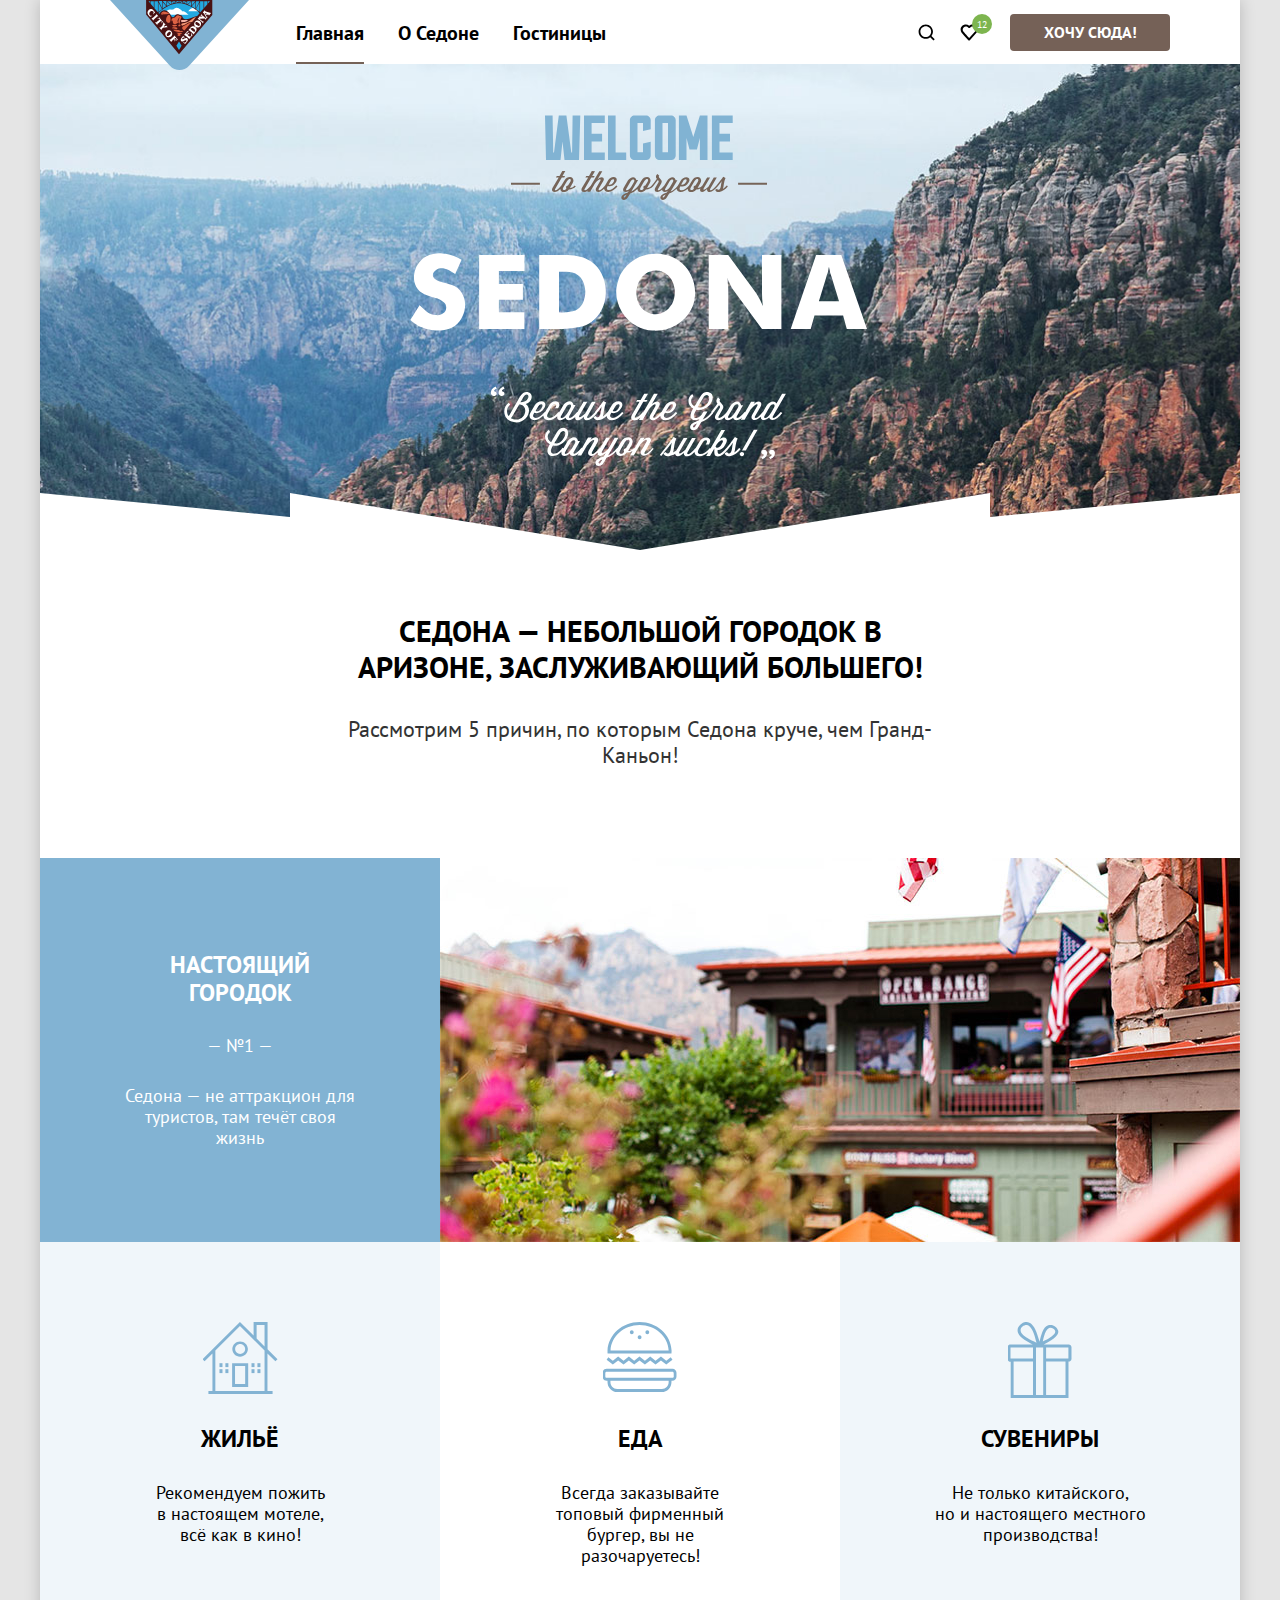
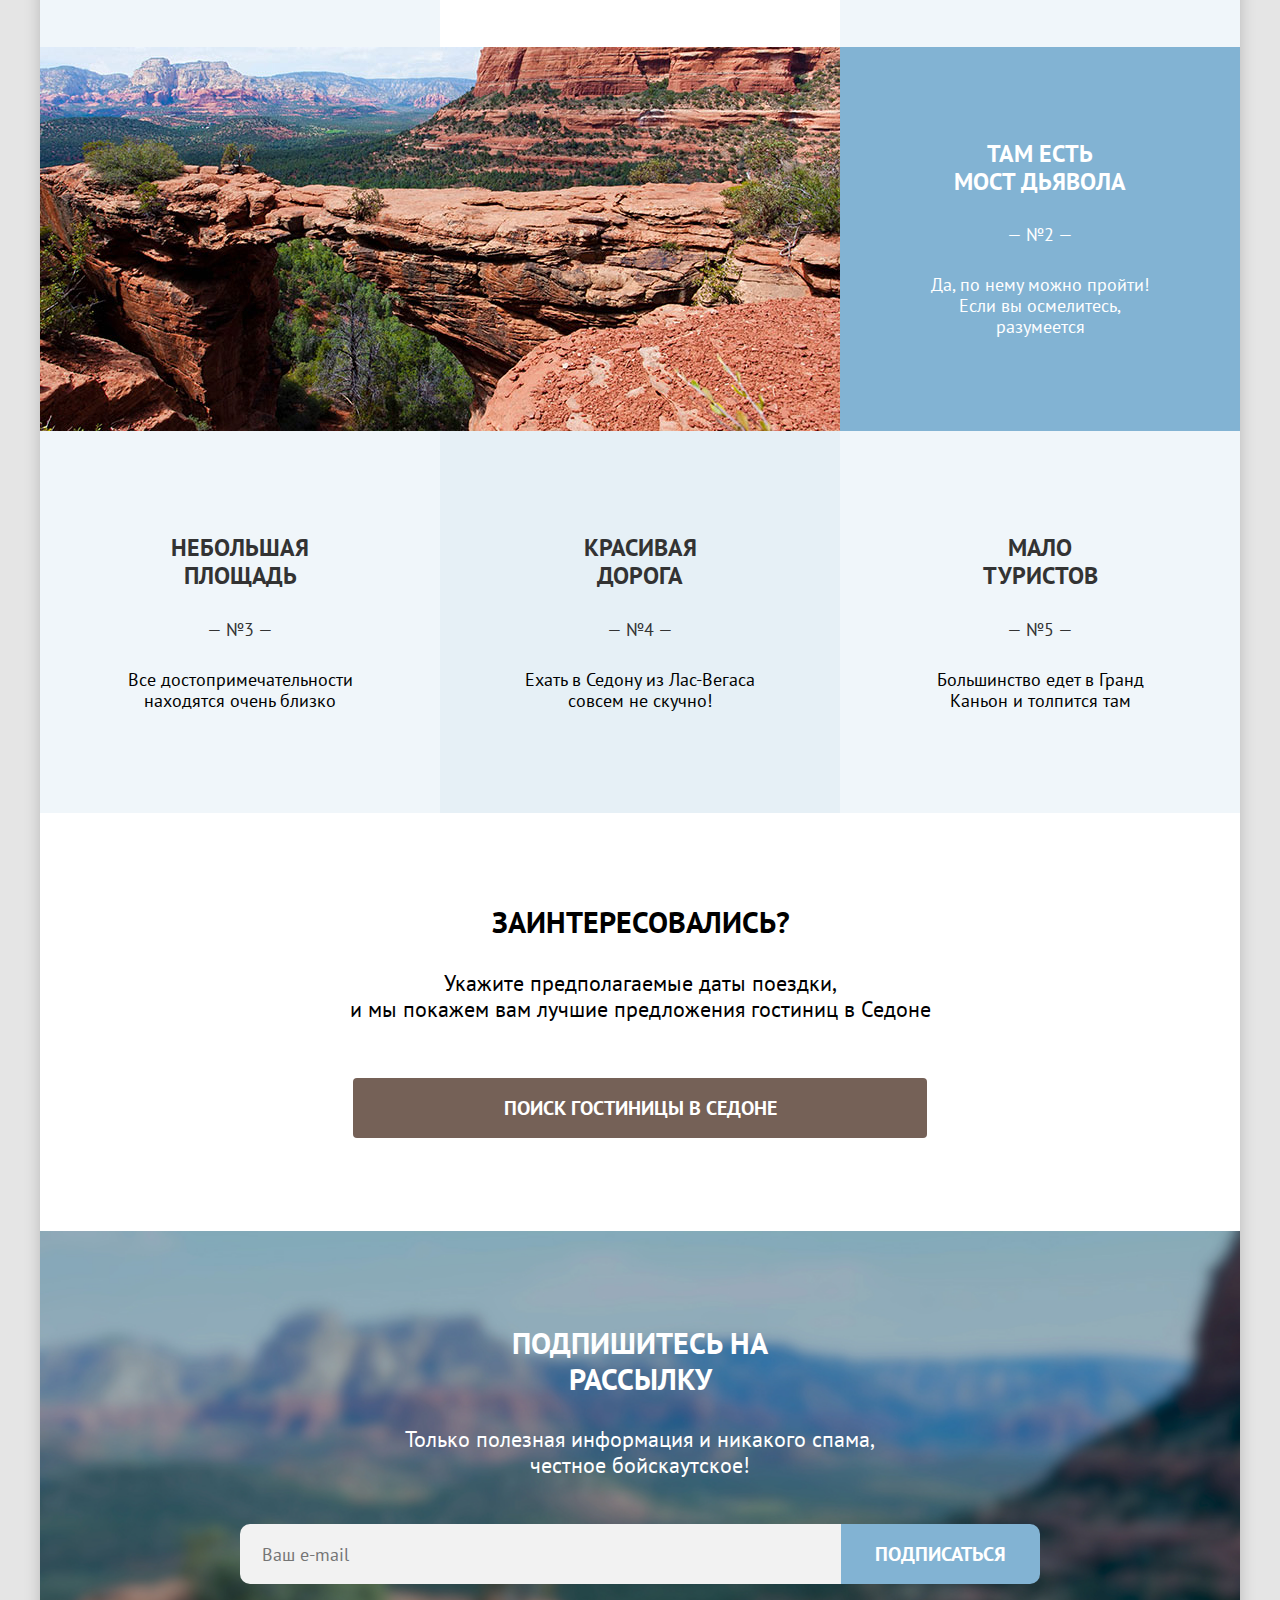
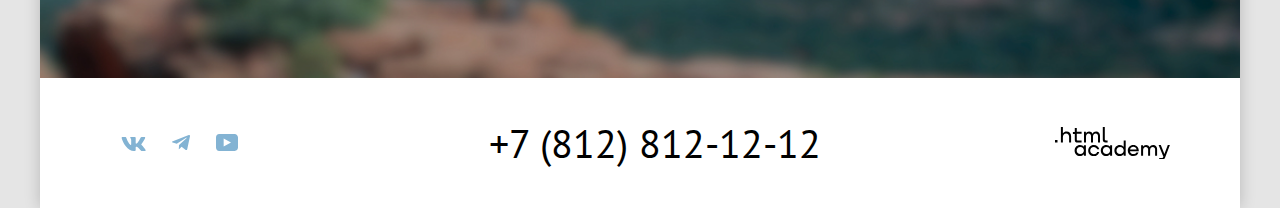
==== commit 31167439: "добавляет изменения по результатом первой проверки" ====
--- a/index.html
+++ b/index.html
@@ -33,26 +33,12 @@
           </ul>
           <ul class="navigation-list navigation-user">
             <li class="navigation-item">
-              <a class="navigation-icon" href="#">
-                <img
-                  class="search"
-                  src="images/search.svg"
-                  width="18"
-                  height="17"
-                  alt="Поиск"
-                />
+              <a class="navigation-icon-search" href="#">
                 <span class="visually-hidden"> Поиск </span>
               </a>
             </li>
             <li class="navigation-item">
-              <a class="navigation-icon favorite" href="#">
-                <img
-                  class="favorite"
-                  src="images/favorite.svg"
-                  width="18"
-                  height="17"
-                  alt="Избранное"
-                />
+              <a class="navigation-icon-favorite" href="#">
                 <span class="visually-hidden"> Избранное </span>
               </a>
             </li>
@@ -97,12 +83,9 @@
               />
               <ul class="advantages-list-icon">
                 <li class="advantages-list-housing">
-                  <img
-                    src="images/house.svg"
-                    width="75"
-                    height="72"
-                    alt="иконка с домом"
-                  />
+                  <div class="list-housing">
+                    <span class="visually-hidden"> Дом </span>
+                  </div>
                   <h3 class="advantages-title-housing">Жильё</h3>
                   <p class="advantages-description-housing">
                     Рекомендуем пожить <br />
@@ -110,12 +93,9 @@
                   </p>
                 </li>
                 <li class="advantages-list-food">
-                  <img
-                    src="images/food.svg"
-                    width="74"
-                    height="70"
-                    alt="иконка с гамбургером"
-                  />
+                  <div class="list-food">
+                    <span class="visually-hidden"> Гамбургер </span>
+                  </div>                  
                   <h3 class="advantages-title-food">Еда</h3>
                   <p class="advantages-description-food">
                     Всегда заказывайте <br />
@@ -123,12 +103,9 @@
                   </p>
                 </li>
                 <li class="advantages-list-souvenirs">
-                  <img
-                    src="images/gift.svg"
-                    width="64"
-                    height="76"
-                    alt="иконка с подарочной упаковкой"
-                  />
+                  <div class="list-souvenirs">
+                    <span class="visually-hidden"> Сувениры </span>
+                  </div>
                   <h3 class="advantages-title-souvenirs">Сувениры</h3>
                   <p class="advantages-description-souvenirs">
                     Не только китайского, <br />
@@ -180,7 +157,6 @@
             </li>
           </ol>
         </section>
-
         <section class="hotel-search">
           <h2 class="hotel-search-title">Заинтересовались?</h2>
           <p class="hotel-search-text">
@@ -191,7 +167,6 @@
             >Поиск гостиницы в Седоне</a
           >
         </section>
-
         <section class="subscription">
           <h2 class="subscription-title">Подпишитесь на рассылку</h2>
           <p class="subscription-text">
@@ -218,7 +193,7 @@
         <h2 class="visually-hidden">Социальные сети</h2>
         <ul class="footer-social-list">
           <li class="footer-social-item">
-            <a class="button" href="https://vk.com/htmlacademy">
+            <a class="footer-social-link button" href="https://vk.com/htmlacademy">
               <svg class="social-link" aria-hidden="true" focusable="false" width="25" height="14" viewBox="0 0 25 14" fill="none" xmlns="http://www.w3.org/2000/svg">
                 <path class="footer-social-link" fill-rule="evenodd" clip-rule="evenodd" d="M24.12.95c.16-.55 0-.95-.8-.95H20.7c-.67 0-.98.35-1.15.73 0 0-1.33 3.2-3.22 5.27-.61.6-.9.8-1.23.8-.16 0-.41-.2-.41-.74V.95c0-.66-.19-.95-.74-.95H9.82c-.42 0-.67.3-.67.6 0 .61.95.76 1.04 2.5v3.8c0 .84-.15.99-.48.99-.9 0-3.06-3.21-4.34-6.89-.25-.71-.5-1-1.18-1H1.57c-.75 0-.9.35-.9.73 0 .68.89 4.07 4.14 8.55 2.17 3.06 5.23 4.72 8 4.72 1.68 0 1.88-.37 1.88-1v-2.32c0-.73.16-.88.7-.88.38 0 1.05.2 2.6 1.67 1.79 1.75 2.08 2.53 3.08 2.53h2.63c.75 0 1.12-.37.9-1.1-.23-.72-1.08-1.77-2.2-3.02-.62-.7-1.54-1.47-1.82-1.86-.39-.49-.28-.7 0-1.14 0 0 3.2-4.43 3.54-5.93Z" fill="#83B3D3"></path>
               </svg>
@@ -226,7 +201,7 @@
             </a>
           </li>
           <li class="footer-social-item">
-            <a class="button" href="https://t.me/htmlacademy ">
+            <a class="footer-social-link button" href="https://t.me/htmlacademy ">
               <svg class="social-link" aria-hidden="true" focusable="false" width="18" height="16" viewBox="0 0 18 16" fill="none" xmlns="http://www.w3.org/2000/svg">
                 <path class="footer-social-link" d="M16.79.1.84 6.25c-1.09.43-1.08 1.04-.2 1.31l4.1 1.28 9.47-5.98c.44-.27.85-.12.52.18L7.05 9.96l-.28 4.22c.41 0 .6-.19.83-.41l1.99-1.93 4.13 3.05c.77.42 1.31.2 1.5-.7l2.72-12.8c.28-1.12-.43-1.62-1.16-1.3Z" fill="#83B3D3"></path>
               </svg>
@@ -234,8 +209,8 @@
             </a>
           </li>
           <li class="footer-social-item">
-            <a class="button" href="https://www.youtube.com/user/htmlacademyru">
-              <svg width="22" height="17" viewBox="0 0 22 17" fill="none" xmlns="http://www.w3.org/2000/svg">
+            <a class="footer-social-link button" href="https://www.youtube.com/user/htmlacademyru">
+              <svg class="social-link" width="22" height="17" viewBox="0 0 22 17" fill="none" xmlns="http://www.w3.org/2000/svg">
                 <path class="footer-social-link" d="M18.607 0H3.174C1.314 0 0 1.594 0 3.4v10.094C0 15.406 1.313 17 3.174 17h15.652C20.468 17 22 15.406 22 13.6V3.4C21.781 1.594 20.468 0 18.607 0ZM7.662 12.537V4.463L14.995 8.5l-7.333 4.037Z" fill="#83B3D3"></path>
               </svg>
               <span class="visually-hidden">Ютюб</span>
@@ -358,7 +333,6 @@
             </div>
             <button class="button auth-form-button" type="submit">Найти</button>
           </form>
-          <!--<button class="button auth-form-button" type="submit">Найти</button>-->
         </section>
       </div>
     </div>
--- a/styles/styles.css
+++ b/styles/styles.css
@@ -157,26 +157,34 @@
   margin-left: auto;
 }
 
-.navigation-user .navigation-link {
-  min-width: 18px;
-  min-height: 18px;
-}
-
-.navigation-icon {
-  display: block;
+.navigation-icon-search {
+  background-image: url("../images/search.svg");
+  background-position: center;
+  background-repeat: no-repeat;
+  background-size: 18px 17px;
+  display: block;
+  width: 42px;
   text-decoration: none;
-  padding: 22px 12px;
-}
-
-a.navigation-icon {
-  height: 17px;
-}
-
-.favorite {
+  padding: 32px 0px;
+  cursor: pointer;
+}
+
+
+.navigation-icon-favorite {
+  background-image: url("../images/favorite.svg");
+  background-repeat: no-repeat;
+  background-position: center;
+  background-size: 18px 17px;
+  display: block;
+  width: 42px;
+  text-decoration: none;
+  padding: 32px 0px;
+  margin-right: 20px;
   position: relative;
-}
-
-.favorite::after {
+  cursor: pointer;
+}
+
+.navigation-icon-favorite::after {
   position: absolute;
   left: 24px;
   top: 14px;
@@ -309,7 +317,7 @@
   font-weight: 700;
   color: #FFFFFF;
   text-transform: capitalize;
-  margin-bottom: 30px;
+  margin-bottom: 34px;
 }
 
 .catalog-filter-group {
@@ -408,71 +416,62 @@
 }
 
 .range-wrapper-inputs {
-  display: flex;
+  /*display: flex;
   margin-bottom: 28px;
   margin-left: 3px;
-  margin-top: 5px;
+  margin-top: 5px;*/
+
+  display: flex;
+  border-radius: 4px;
+  justify-content: center;
+  align-items: center;
+  
+  width: 283px;
+  height: 44px;
+  margin-bottom: 31px;
 }
 
 .range-input-span {
   margin: auto 0;
-  margin-left: 106px;
-  position: absolute;
-  top: 321px;
+  position: absolute;
+  top: 12px;
+  right: 11px;
   opacity: 0.3;
 }
 
 .catalog-filter-label {
   display: flex;
-  border: solid #E5E5E5;
   width: 141px;
   height: 44px;
-}
-
-.box-right {
-  border-radius: 4px 0px 0px 4px;
+  position: relative;
+}
+
+input.range-input.box-right {
+  color: #FFFFFF;
+  font: inherit;
+  background-color: transparent;
+  appearance: textfield;
+  text-align: start;
+  padding-left: 16px;
+  width: 121px;
+  height: 44px;
+  border: solid #FFFFFF;
+  border-radius: 4px 0 0 4px;
   border-width: 2px 1px 2px 2px;
 }
 
-.box-left {
-  border-radius: 0px 4px 4px 0px;
+input.range-input.box-left {
+  color: #FFFFFF;
+  font: inherit;
+  background-color: transparent;
+  appearance: textfield;
+  text-align: start;
+  padding-left: 19px;
+  width: 123px;
+  height: 44px;
+  border: solid #FFFFFF;
+  border-radius: 0 4px 4px 0;
   border-width: 2px 2px 2px 1px;
-}
-
-input.range-input.box-right {
-  font: inherit;
-  text-align: left;
-  padding-left: 15px;
-  background-color: transparent;
-  border: none;
-  appearance: textfield;
-  position: relative;
-  font-family: 'PT Sans';
-  font-style: normal;
-  font-weight: 400;
-  font-size: 18px;
-  line-height: 21px;
-  color: #fff;
-  appearance: textfield;
-  cursor: pointer;
-}
-
-input.range-input.box-left {
-  font: inherit;
-  text-align: left;
-  padding-left: 15px;
-  background-color: transparent;
-  border: none;
-  appearance: textfield;
-  position: relative;
-  font-family: 'PT Sans';
-  font-style: normal;
-  font-weight: 400;
-  font-size: 18px;
-  line-height: 21px;
-  color: #fff;
-  appearance: textfield;
-  cursor: pointer;
 }
 
 input.range-input.box-left:hover {
@@ -941,6 +940,39 @@
   background-color: #FFFFFF;
 }
 
+.list-housing {
+  background-image: url("../images/house.svg");
+  background-repeat: no-repeat;
+  background-position: center right 0px;
+  width: 75px;
+  height: 72px;
+  display: block;
+  text-decoration: none;
+  margin: 0 auto;
+}
+
+.list-food {
+  background-image: url("../images/food.svg");
+  background-repeat: no-repeat;
+  background-position: center right 0px;
+  width: 74px;
+  height: 70px;
+  display: block;
+  text-decoration: none;
+  margin: 0 auto;
+}
+
+.list-souvenirs {
+  background-image: url("../images/gift.svg");
+  background-repeat: no-repeat;
+  background-position: center right 0px;
+  width: 64px;
+  height: 76px;
+  display: block;
+  text-decoration: none;
+  margin: 0 auto;
+}
+
 .advantages-description-wrapper {
   display: inline-block;
   background: #82B3D3;
@@ -982,24 +1014,23 @@
 }
 
 .advantages-list p {
-  margin-top: 28px;
   font-weight: 400;
   font-size: 18px;
   line-height: 21px;
   margin: 0;
-  margin-top: 28px;
+  margin-top: 29px;
 }
 
 h3.advantages-title-housing {
-  margin-top: 28px;
+  margin-top: 31px;
 }
 
 h3.advantages-title-food {
-  margin-top: 30px;
+  margin-top: 33px;
 }
 
 h3.advantages-title-souvenirs {
-  margin-top: 24px;
+  margin-top: 27px;
 }
 
 h3.advantages-title-city {
@@ -1276,6 +1307,19 @@
   margin-left: 26px;
 }
 
+.footer-social-link path {
+  fill: #83B3D3;
+}
+
+.footer-social-link:focus path,
+.footer-social-link:hover path {
+  fill: #68A2CA;
+}
+
+.footer-social-link:active path {
+  fill: rgba(104, 162, 202, 0.3);
+}
+
 .contacts-phone {
   font-family: 'PT Sans';
   font-style: normal;
@@ -1719,5 +1763,5 @@
 }
 
 .modal-container-close {
-  /*display: none;*/
+  display: none;
 }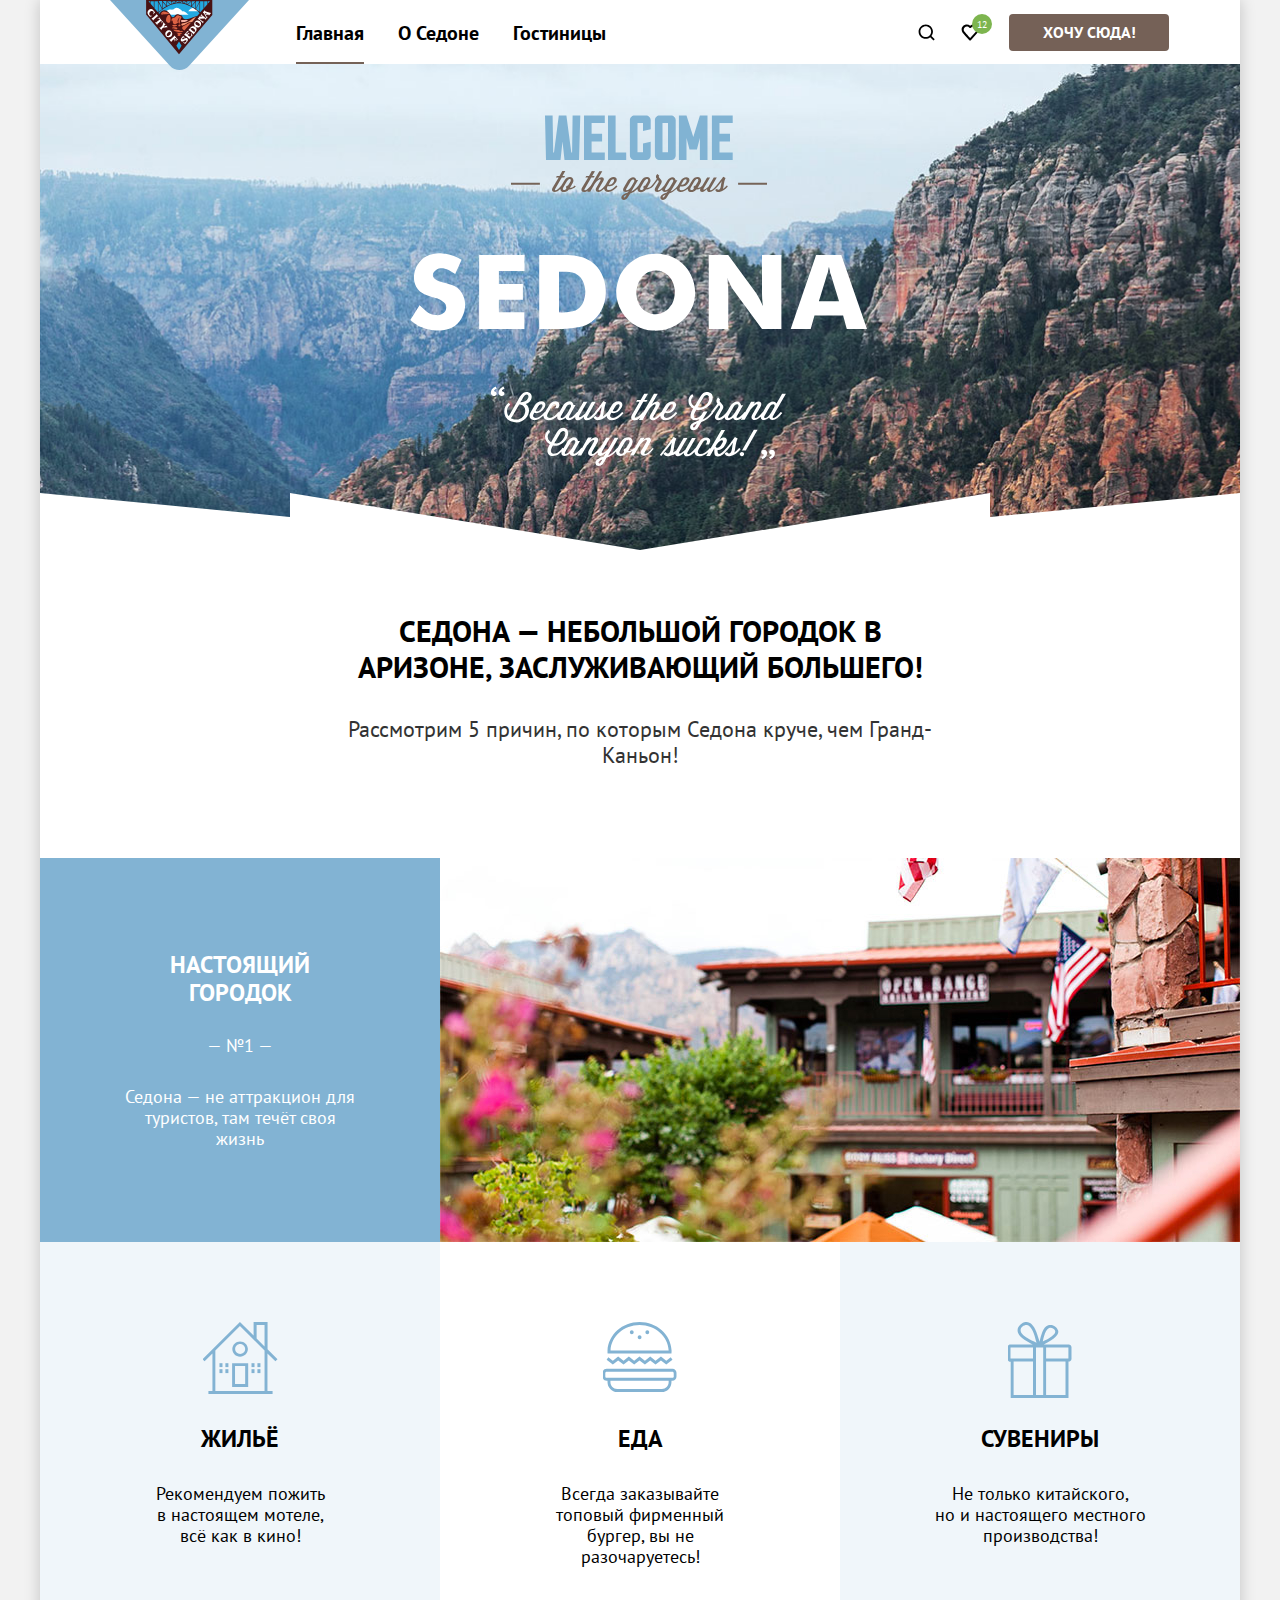
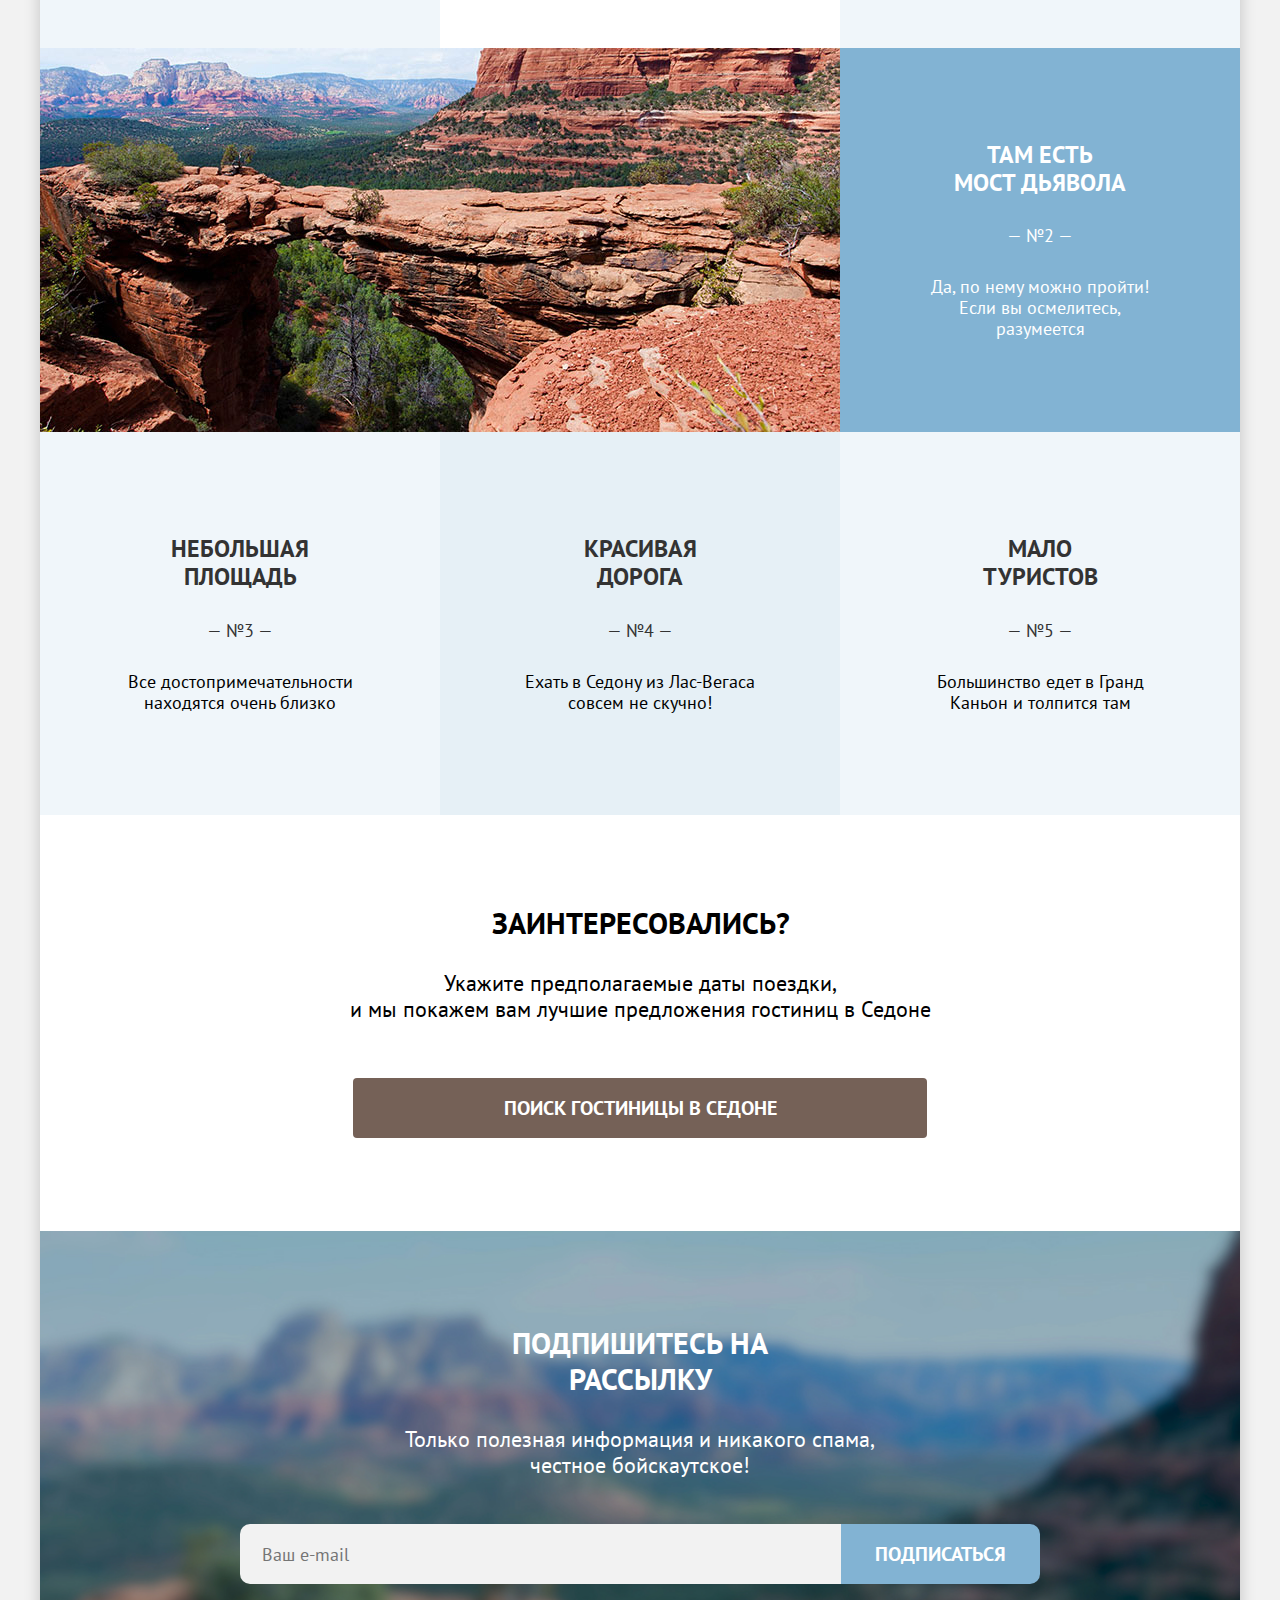
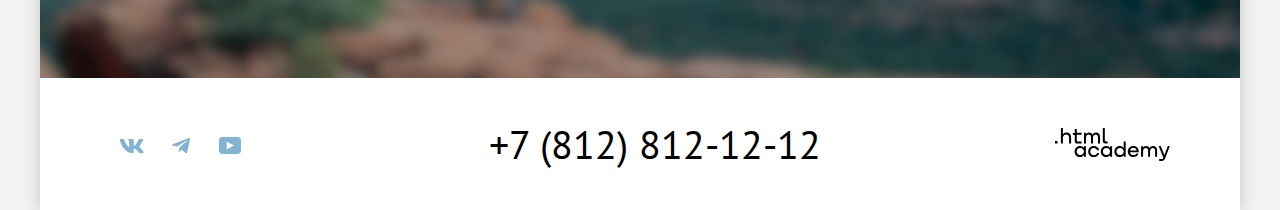
==== commit 8c62685d: "добавляет изменения" ====
--- a/index.html
+++ b/index.html
@@ -88,8 +88,8 @@
                   </div>
                   <h3 class="advantages-title-housing">Жильё</h3>
                   <p class="advantages-description-housing">
-                    Рекомендуем пожить <br />
-                    в настоящем мотеле, <br />всё как в кино!
+                    Рекомендуем пожить
+                    в настоящем мотеле, всё как в кино!
                   </p>
                 </li>
                 <li class="advantages-list-food">
@@ -172,8 +172,8 @@
           <p class="subscription-text">
             Только полезная информация и никакого спама, честное бойскаутское!
           </p>
-          <form class="subscription-form" action="#" method="post">
-            <label class="visually-hidden">Email</label>
+          <form class="subscription-form" action="https://echo.htmlacademy.ru." method="post">
+            <label class="visually-hidden" for="subscription-email">Email</label>
             <input
               class="subscription-input"
               placeholder="Ваш e-mail"
@@ -226,19 +226,10 @@
           class="html-academy footer-html-academy"
           href="https://htmlacademy.ru"
         >
-          <svg
-            width="115"
-            height="33"
-            viewBox="0 0 115 33"
-            fill="none"
-            xmlns="http://www.w3.org/2000/svg"
-          >
-            <path
-              class="footer-html-academy"
-              d="M0 13.9v2.6h2.5v-2.6H0ZM11.6 5.5c-1.6 0-2.8.7-3.6 1.7h-.1V1h-2v15.5h2v-5.3c0-2.1 1.3-3.6 3.3-3.6 1.8 0 2.9 1.4 2.9 3.2v5.7h2v-6.1c.1-3-1.8-4.9-4.5-4.9ZM26.6 5.8h-4.8V2.1h-2v3.8h-1.9v2h1.9v6c0 1.7 1 2.7 2.7 2.7h4.1v-2h-3.7c-.7 0-1.1-.4-1.1-1.1V7.8h4.8v-2ZM41.1 5.6c-1.6 0-2.9.8-3.5 2.1h-.1c-.6-1.2-1.8-2.1-3.4-2.1-1.4 0-2.5.8-3.1 1.8h-.1V5.8H29v10.6h2V11c0-2 1-3.5 2.6-3.5 1.5 0 2.4 1 2.4 2.6v6.3h2v-5.6c0-2.4 1.4-3.3 2.6-3.3 1.5 0 2.4 1 2.4 2.6v6.3h2V9.9c.1-2.5-1.4-4.3-3.9-4.3ZM47.8 13.7c0 1.7 1 2.7 2.8 2.7h2v-2h-1.7c-.7 0-1.1-.4-1.1-1.1V1h-2v12.7ZM28.9 20.7c-.9-1.1-2.2-1.8-3.9-1.8-3.1 0-5.4 2.3-5.4 5.6s2.3 5.6 5.4 5.6c1.8 0 3-.8 3.8-1.9h.1v1.6h2V19.2h-2v1.5Zm-3.6 7.4c-2.2 0-3.6-1.6-3.6-3.6s1.4-3.6 3.6-3.6 3.6 1.6 3.6 3.6c0 1.9-1.4 3.6-3.6 3.6ZM44.2 23c-.5-2.4-2.6-4.1-5.4-4.1-3.4 0-5.6 2.5-5.6 5.6 0 3.1 2.2 5.6 5.6 5.6 2.8 0 4.9-1.8 5.4-4.2h-2.1c-.4 1.3-1.7 2.3-3.3 2.3-2.2 0-3.6-1.6-3.6-3.6s1.4-3.6 3.6-3.6c1.6 0 2.8 1 3.3 2.2h2.1V23ZM55.1 20.7c-.9-1.1-2.2-1.8-3.9-1.8-3.1 0-5.4 2.3-5.4 5.6s2.3 5.6 5.4 5.6c1.8 0 3-.8 3.8-1.9h.1v1.6h2V19.2h-2v1.5Zm-3.6 7.4c-2.2 0-3.6-1.6-3.6-3.6s1.4-3.6 3.6-3.6 3.6 1.6 3.6 3.6c0 1.9-1.5 3.6-3.6 3.6ZM68.7 20.8c-.9-1.1-2.2-1.9-3.9-1.9-3.1 0-5.4 2.3-5.4 5.6s2.2 5.6 5.4 5.6c1.7 0 3-.8 3.8-1.8h.1v1.5h2V14.4h-2v6.4Zm-3.6 7.3c-2.2 0-3.6-1.6-3.6-3.6s1.4-3.6 3.6-3.6 3.6 1.6 3.6 3.6c-.1 2-1.5 3.6-3.6 3.6ZM78.3 18.9c-3.3 0-5.5 2.5-5.5 5.6 0 3 2.1 5.6 5.5 5.6 2.5 0 4.5-1.3 5.2-3.6h-2.1c-.5 1-1.6 1.6-3 1.6-1.9 0-3.3-1.3-3.4-2.9h8.8c.2-3.6-2-6.3-5.5-6.3Zm0 1.9c1.7 0 3 1 3.3 2.6h-6.5c.3-1.5 1.5-2.6 3.2-2.6ZM98.2 18.9c-1.6 0-2.9.8-3.6 2h-.1c-.6-1.2-1.8-2-3.4-2-1.4 0-2.5.7-3.1 1.8v-1.5h-1.9v10.6h2v-5.4c0-2 1-3.4 2.6-3.5 1.5 0 2.4 1 2.4 2.6v6.3h2v-5.6c0-2.4 1.4-3.3 2.6-3.3 1.5 0 2.4 1 2.4 2.6v6.3h2v-6.5c.1-2.6-1.4-4.4-3.9-4.4ZM109.4 28l-3.6-8.9h-2.2l4.8 11.6c-.3.9-.7 1.2-1.7 1.2h-2.5v2h2.5c1.8 0 2.8-.8 3.5-2.6l4.7-12.2h-2.1l-3.4 8.9Z"
-              fill="#000"
-            />
+          <svg class="footer-html-academy" width="115" height="34" viewBox="0 0 115 34" fill="none" xmlns="http://www.w3.org/2000/svg">
+            <path class="footer-html-academy" d="M0 13.9v2.6h2.5v-2.6H0ZM11.6 5.5c-1.6 0-2.8.7-3.6 1.7h-.1V1h-2v15.5h2v-5.3c0-2.1 1.3-3.6 3.3-3.6 1.8 0 2.9 1.4 2.9 3.2v5.7h2v-6.1c.1-3-1.8-4.9-4.5-4.9ZM26.6 5.8h-4.8V2.1h-2v3.8h-1.9v2h1.9v6c0 1.7 1 2.7 2.7 2.7h4.1v-2h-3.7c-.7 0-1.1-.4-1.1-1.1V7.8h4.8v-2ZM41.1 5.6c-1.6 0-2.9.8-3.5 2.1h-.1c-.6-1.2-1.8-2.1-3.4-2.1-1.4 0-2.5.8-3.1 1.8h-.1V5.8H29v10.6h2V11c0-2 1-3.5 2.6-3.5 1.5 0 2.4 1 2.4 2.6v6.3h2v-5.6c0-2.4 1.4-3.3 2.6-3.3 1.5 0 2.4 1 2.4 2.6v6.3h2V9.9c.1-2.5-1.4-4.3-3.9-4.3ZM47.8 13.7c0 1.7 1 2.7 2.8 2.7h2v-2h-1.7c-.7 0-1.1-.4-1.1-1.1V1h-2v12.7ZM28.9 20.7c-.9-1.1-2.2-1.8-3.9-1.8-3.1 0-5.4 2.3-5.4 5.6s2.3 5.6 5.4 5.6c1.8 0 3-.8 3.8-1.9h.1v1.6h2V19.2h-2v1.5Zm-3.6 7.4c-2.2 0-3.6-1.6-3.6-3.6s1.4-3.6 3.6-3.6 3.6 1.6 3.6 3.6c0 1.9-1.4 3.6-3.6 3.6ZM44.2 23c-.5-2.4-2.6-4.1-5.4-4.1-3.4 0-5.6 2.5-5.6 5.6 0 3.1 2.2 5.6 5.6 5.6 2.8 0 4.9-1.8 5.4-4.2h-2.1c-.4 1.3-1.7 2.3-3.3 2.3-2.2 0-3.6-1.6-3.6-3.6s1.4-3.6 3.6-3.6c1.6 0 2.8 1 3.3 2.2h2.1V23ZM55.1 20.7c-.9-1.1-2.2-1.8-3.9-1.8-3.1 0-5.4 2.3-5.4 5.6s2.3 5.6 5.4 5.6c1.8 0 3-.8 3.8-1.9h.1v1.6h2V19.2h-2v1.5Zm-3.6 7.4c-2.2 0-3.6-1.6-3.6-3.6s1.4-3.6 3.6-3.6 3.6 1.6 3.6 3.6c0 1.9-1.5 3.6-3.6 3.6ZM68.7 20.8c-.9-1.1-2.2-1.9-3.9-1.9-3.1 0-5.4 2.3-5.4 5.6s2.2 5.6 5.4 5.6c1.7 0 3-.8 3.8-1.8h.1v1.5h2V14.4h-2v6.4Zm-3.6 7.3c-2.2 0-3.6-1.6-3.6-3.6s1.4-3.6 3.6-3.6 3.6 1.6 3.6 3.6c-.1 2-1.5 3.6-3.6 3.6ZM78.3 18.9c-3.3 0-5.5 2.5-5.5 5.6 0 3 2.1 5.6 5.5 5.6 2.5 0 4.5-1.3 5.2-3.6h-2.1c-.5 1-1.6 1.6-3 1.6-1.9 0-3.3-1.3-3.4-2.9h8.8c.2-3.6-2-6.3-5.5-6.3Zm0 1.9c1.7 0 3 1 3.3 2.6h-6.5c.3-1.5 1.5-2.6 3.2-2.6ZM98.2 18.9c-1.6 0-2.9.8-3.6 2h-.1c-.6-1.2-1.8-2-3.4-2-1.4 0-2.5.7-3.1 1.8v-1.5h-1.9v10.6h2v-5.4c0-2 1-3.4 2.6-3.5 1.5 0 2.4 1 2.4 2.6v6.3h2v-5.6c0-2.4 1.4-3.3 2.6-3.3 1.5 0 2.4 1 2.4 2.6v6.3h2v-6.5c.1-2.6-1.4-4.4-3.9-4.4ZM109.4 28l-3.6-8.9h-2.2l4.8 11.6c-.3.9-.7 1.2-1.7 1.2h-2.5v2h2.5c1.8 0 2.8-.8 3.5-2.6l4.7-12.2h-2.1l-3.4 8.9Z" fill="#000"/>
           </svg>
+          <span class="visually-hidden">Логотип HTML Academy</span>      
         </a>
       </footer>
 
@@ -251,13 +242,7 @@
           <form class="auth-form" action="#" method="post">
             <p class="field-group-date">
               <label class="form-label" for="arrival-date">Дата Заезда:</label>
-              <input
-                class="auth-form-field field"
-                type="text"
-                id="arrival-date"
-                name="arrival-date"
-                placeholder="27 апреля 2020" required
-              />
+              <input class="auth-form-field field" type="text" id="arrival-date" name="arrival-date" placeholder="27 апреля 2020" required/>
               <button class="date" type="button">
                 <span class="visually-hidden">Календарь</span>
               </button>
@@ -269,13 +254,7 @@
               <label class="form-label" for="date-departure"
                 >Дата Выезда:
               </label>
-              <input
-                class="auth-form-field field"
-                type="text"
-                id="date-departure"
-                name="date-departure"
-                placeholder="1 сентября 2021" required
-              />
+              <input class="auth-form-field field" type="text" id="date-departure" name="date-departure" placeholder="1 сентября 2021" required/>
               <button class="date" type="button">
                 <span class="visually-hidden">Календарь</span>
               </button>
@@ -291,13 +270,7 @@
                 <button class="button-minus" type="button">
                   <span class="visually-hidden"> Удаляет взрослого </span>
                 </button>
-                <input
-                  class="auth-form-field field-adults"
-                  type="text"
-                  id="auth-adults"
-                  name="auth-adults"
-                  placeholder="2" required
-                />
+                <input class="auth-form-field field-adults" type="text" id="auth-adults" name="auth-adults" placeholder="2" required />
                 <button class="button-plus" type="button">
                   <span class="visually-hidden"> Добавляет взрослого </span>
                 </button>
@@ -319,13 +292,7 @@
                 <button class="button-minus" type="button">
                   <span class="visually-hidden"> Удаляет ребенка </span>
                 </button>
-                <input
-                  class="auth-form-field field-children"
-                  type="text"
-                  id="auth-children"
-                  name="auth-children"
-                  placeholder="1" required
-                />
+                <input class="auth-form-field field-children" type="text" id="auth-children" name="auth-children" placeholder="1" required/>
                 <button class="button-plus" type="button">
                   <span class="visually-hidden"> Добавляет ребенка </span>
                 </button>
--- a/styles/styles.css
+++ b/styles/styles.css
@@ -37,14 +37,13 @@
   font-size: 18px;
   line-height: 21px;
   color: #000000;
-  background: #E5E5E5;
+  background-color: #F2F2F2;
 }
 
 .page-container {
   background-color: #FFFFFF;
   width: 1200px;
   margin: 0 auto;
-  background: #E5E5E5;
   box-shadow: 0px 0px 15px rgba(0, 0, 0, 0.2);
 }
 
@@ -103,7 +102,7 @@
 
 .navigation-link {
   display: block;
-  font-family: "PT Sans";
+  font-family: "PT Sans", sans-serif;
   font-size: 20px;
   line-height: 26px;
   font-weight: 700;
@@ -178,8 +177,8 @@
   display: block;
   width: 42px;
   text-decoration: none;
-  padding: 32px 0px;
-  margin-right: 20px;
+  padding: 32px 2px 32px 0;
+  margin-right: 17px;
   position: relative;
   cursor: pointer;
 }
@@ -210,7 +209,7 @@
 
 .hero-welcome {
   color: #000000;
-  background-color: #ffffff;
+  background-color: #a0bbd2;
   background-image: url("../images/background.jpg");
   background-repeat: no-repeat;
   background-size: cover;
@@ -236,6 +235,7 @@
   background-image: url("../images/catalog-background.jpg");
   background-repeat: no-repeat;
   background-size: cover;
+  background-color: #a0bbd2;
   color: #FFFFFF;
   padding: 35px 70px 64px 70px;
 }
@@ -249,7 +249,7 @@
 .breadcrumbs {
   display: flex;
   list-style-type: none;
-  margin: 10px 2px 31px;
+  margin: 4px 2px 38px;
   padding: 0;
   width: 180px;
 }
@@ -278,6 +278,7 @@
 
 .link-home {
   fill: #FFFFFF;
+  padding-top: 5px;
 }
 
 .link-home:hover {
@@ -292,16 +293,26 @@
   fill: rgba(255, 255, 255, 0.3);
 }
 
-.breadcrumbs-item-home::after {
+.breadcrumbs-link-hotel::before {
   position: relative;
-  bottom: 14px;
-  left: 23px;
+  top: 14px;
+  right: 14px;
   content: "";
   background-image: url("../images/arrow-right.svg");
   background-repeat: no-repeat;
   display: block;
   width: 6px;
   height: 8px;
+}
+
+li.breadcrumbs-item-hotel {
+  margin-left: 24px;
+  display: flex;
+}
+
+li.breadcrumbs-item-home {
+  display: flex;
+  align-items: center;
 }
 
 .catalog-filter {
@@ -317,7 +328,7 @@
   font-weight: 700;
   color: #FFFFFF;
   text-transform: capitalize;
-  margin-bottom: 34px;
+  margin-bottom: 32px;
 }
 
 .catalog-filter-group {
@@ -329,7 +340,7 @@
 
 .filter-infrastructure {
   width: 150px;
-  margin-right: 65px;
+  margin-right: 68px;
 }
 
 .filter-housing {
@@ -369,11 +380,11 @@
 
 .control:focus .control-mark {
   background: rgba(255, 255, 255, 0.6);
-  border: 3px solid #83B3D3;
+  border: 2px solid #83B3D3;
   border-radius: 4px;
 }
 
-.control:active+.control-mark {
+.control:active .control-mark {
   background: rgba(255, 255, 255, 0.3);
 }
 
@@ -416,19 +427,13 @@
 }
 
 .range-wrapper-inputs {
-  /*display: flex;
-  margin-bottom: 28px;
-  margin-left: 3px;
-  margin-top: 5px;*/
-
   display: flex;
   border-radius: 4px;
   justify-content: center;
   align-items: center;
-  
   width: 283px;
   height: 44px;
-  margin-bottom: 31px;
+  margin: 3px 0 33px 2px;
 }
 
 .range-input-span {
@@ -447,31 +452,27 @@
 }
 
 input.range-input.box-right {
-  color: #FFFFFF;
+  width: 144px;
+  height: 48px;
+  padding: 14px 35px 14px 16px;
   font: inherit;
+  color: #FFFFFF;
   background-color: transparent;
+  border: 2px solid #FFFFFF;
   appearance: textfield;
-  text-align: start;
-  padding-left: 16px;
-  width: 121px;
-  height: 44px;
-  border: solid #FFFFFF;
-  border-radius: 4px 0 0 4px;
-  border-width: 2px 1px 2px 2px;
+  box-sizing: border-box;
 }
 
 input.range-input.box-left {
-  color: #FFFFFF;
+  width: 144px;
+  height: 48px;
+  padding: 14px 35px 14px 16px;
   font: inherit;
+  color: #FFFFFF;
   background-color: transparent;
+  border: 2px solid #FFFFFF;
   appearance: textfield;
-  text-align: start;
-  padding-left: 19px;
-  width: 123px;
-  height: 44px;
-  border: solid #FFFFFF;
-  border-radius: 0 4px 4px 0;
-  border-width: 2px 2px 2px 1px;
+  box-sizing: border-box;
 }
 
 input.range-input.box-left:hover {
@@ -579,7 +580,7 @@
   width: 160px;
   height: 48px;
   text-transform: uppercase;
-  font-family: 'PT Sans';
+  font-family: 'PT Sans', sans-serif;
   font-style: normal;
   font-weight: 700;
   font-size: 16px;
@@ -611,7 +612,7 @@
 
 .button-del {
   display: block;
-  font-family: 'PT Sans';
+  font-family: 'PT Sans', sans-serif;
   font-style: normal;
   font-size: 16px;
   line-height: 20px;
@@ -621,8 +622,8 @@
   background: transparent;
   cursor: pointer;
   width: 100px;
-  padding: 4px 14px 5px 13px;
-  margin: 17px auto 0;
+  padding: 5px 14px 8px 13px;
+  margin: 16px auto 0;
 }
 
 .button-del:hover {
@@ -659,10 +660,12 @@
 .product-card {
   display: grid;
   grid-template-columns: 140px 140px;
+  grid-auto-rows: min-content;
   column-gap: 20px;
   row-gap: 16px;
   padding: 20px;
   width: 300px;
+  align-items: start;
 }
 
 .product-card-link {
@@ -687,7 +690,6 @@
 
 .card-name {
   width: 140px;
-  height: 21px;
   color: #333333;
 }
 
@@ -844,9 +846,10 @@
 
 .sorting-button {
   display: flex;
-  width: 160px;
+  flex-wrap: wrap;
+  width: 168px;
   align-items: center;
-  margin-left: 78px;
+  margin-left: 70px;
 }
 
 .select-control {
@@ -880,11 +883,11 @@
   border-radius: 4px;
   background-color: #fff;
   margin-left: 8px;
+  display: flex;
 }
 
 .button-light:first-child {
   border: 2px solid #000000;
-  margin-left: 0;
 }
 
 .button-light:hover,
@@ -1018,7 +1021,7 @@
   font-size: 18px;
   line-height: 21px;
   margin: 0;
-  margin-top: 29px;
+  margin-top: 30px;
 }
 
 h3.advantages-title-housing {
@@ -1039,6 +1042,10 @@
 
 .advantages-description-wrapper h3 {
   margin-bottom: 28px;
+}
+
+p.advantages-description-housing {
+  padding: 0 113px;
 }
 
 .advantages-item-number {
@@ -1065,7 +1072,7 @@
   text-align: center;
   color: #000;
   background-color: #fff;
-  padding-top: 91px;
+  padding-top: 90px;
   padding-bottom: 93px;
 }
 
@@ -1080,7 +1087,7 @@
 
 .hotel-search-text {
   width: 592px;
-  margin: 30px auto 56px;
+  margin: 29px auto 56px;
   font-size: 22px;
   line-height: 26px;
   text-align: center;
@@ -1090,7 +1097,7 @@
   width: 544px;
   padding: 12px 15px;
   margin: 0 auto;
-  font-family: 'PT Sans';
+  font-family: 'PT Sans', sans-serif;
   font-style: normal;
   font-weight: 700;
   font-size: 20px;
@@ -1100,6 +1107,7 @@
 .subscription {
   text-align: center;
   color: #fff;
+  background-color: #a0bbd2;
   background-image: url("../images/subscription-background.jpg");
   background-repeat: no-repeat;
   background-size: cover;
@@ -1123,7 +1131,7 @@
 .subscription-input {
   background: #F2F2F2;
   border-radius: 10px 0px 0px 10px;
-  font-family: 'PT Sans';
+  font-family: 'PT Sans', sans-serif;
   font-style: normal;
   font-weight: 400;
   font-size: 18px;
@@ -1136,7 +1144,7 @@
 .subscription-button {
   background: #82B3D3;
   border-radius: 0px 10px 10px 0px;
-  font-family: 'PT Sans';
+  font-family: 'PT Sans', sans-serif;
   font-style: normal;
   font-weight: 700;
   font-size: 20px;
@@ -1304,7 +1312,15 @@
 
 .footer-social-item {
   list-style-type: none;
-  margin-left: 26px;
+  margin-left: 24px;
+}
+
+a.footer-social-link.button {
+  width: 25px;
+  height: 23px;
+  display: flex;
+  align-items: center;
+  justify-content: center;
 }
 
 .footer-social-link path {
@@ -1321,7 +1337,7 @@
 }
 
 .contacts-phone {
-  font-family: 'PT Sans';
+  font-family: 'PT Sans', sans-serif;
   font-style: normal;
   font-weight: 400;
   font-size: 40px;
@@ -1374,7 +1390,7 @@
   top: 0;
   left: 0;
   display: flex;
-  width: 1200px;
+  width: 100%;
   height: 100%;
   background-color: rgba(242, 242, 242, 0.8);
   z-index: 1;
@@ -1423,14 +1439,14 @@
 }
 
 .modal-title {
-  font-family: 'PT Sans';
+  font-family: 'PT Sans', sans-serif;
   font-style: normal;
   font-weight: 700;
   font-size: 30px;
   line-height: 36px;
   text-transform: uppercase;
   color: #000000;
-  margin: 0 0 58px 0;
+  margin: 0 0 60px 0;
 }
 
 .auth-form-user-options {
@@ -1452,10 +1468,11 @@
   display: flex;
   width: 575px;
   height: 50px;
+  margin-top: 10px;
 }
 
 .form-label {
-  font-family: 'PT Sans';
+  font-family: 'PT Sans', sans-serif;
   font-style: normal;
   font-weight: 700;
   font-size: 20px;
@@ -1479,7 +1496,7 @@
   width: 575px;
   margin: 0;
   align-items: center;
-  margin-top: 4px;
+  margin-top: 0px;
   position: relative;
 }
 
@@ -1490,12 +1507,12 @@
   border: none;
   width: 361px;
   height: 50px;
-  font-family: 'PT Sans';
+  font-family: 'PT Sans', sans-serif;
   font-style: normal;
   font-weight: 400;
   font-size: 18px;
   line-height: 21px;
-  color: #000000;
+  border: 3px solid transparent;
 }
 
 .auth-form-field::placeholder {
@@ -1528,18 +1545,14 @@
   border: none;
 }
 
-.date-departure {
-  margin-top: 10px;
-}
-
 .field-text {
   color: #333333;
-  font-family: 'PT Sans';
+  font-family: 'PT Sans', sans-serif;
   font-style: normal;
   font-weight: 400;
   font-size: 16px;
   line-height: 21px;
-  margin: 10px 0 0 156px;
+  margin: 6px 0 3px 156px;
 }
 
 .text-error {
@@ -1559,7 +1572,7 @@
 
 .group-people {
   position: relative;
-  margin-top: 9px;
+  margin-top: 0px;
 }
 
 .label-adults {
@@ -1606,7 +1619,7 @@
   padding: 0;
   margin-left: 42px;
   text-align: center;
-  border: 3px solid #FFFFFF;
+  border: 3px solid transparent;
   border-radius: 4px;
 }
 
@@ -1615,7 +1628,7 @@
   width: 125px;
   padding: 0;
   text-align: center;
-  border: 3px solid #FFFFFF;
+  border: 3px solid transparent;
   border-radius: 4px;
 }
 
@@ -1652,7 +1665,7 @@
 .auth-form-button {
   width: 575px;
   padding: 10px 26px;
-  margin-top: 48px;
+  margin-top: 40px;
   background: #83B3D3;
   border-radius: 10px;
   font-family: "PT Sans", sans-serif;
